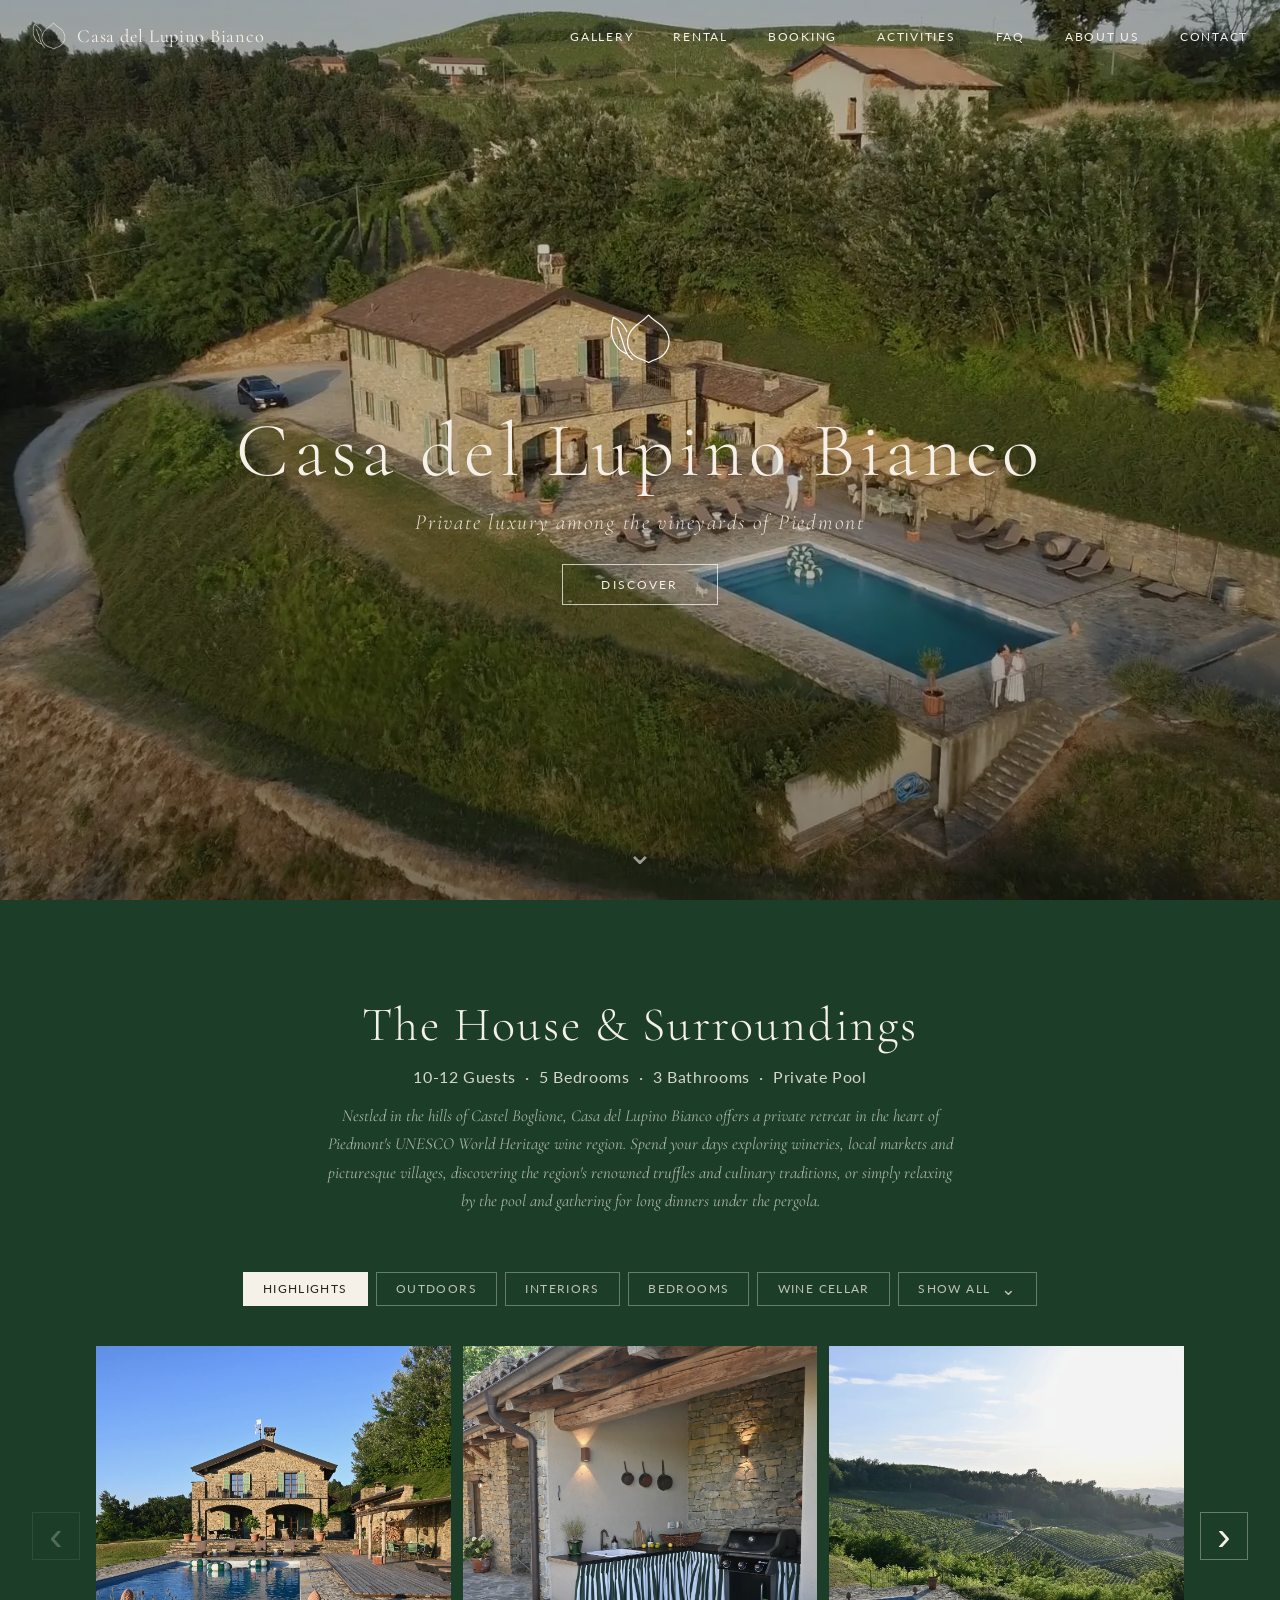
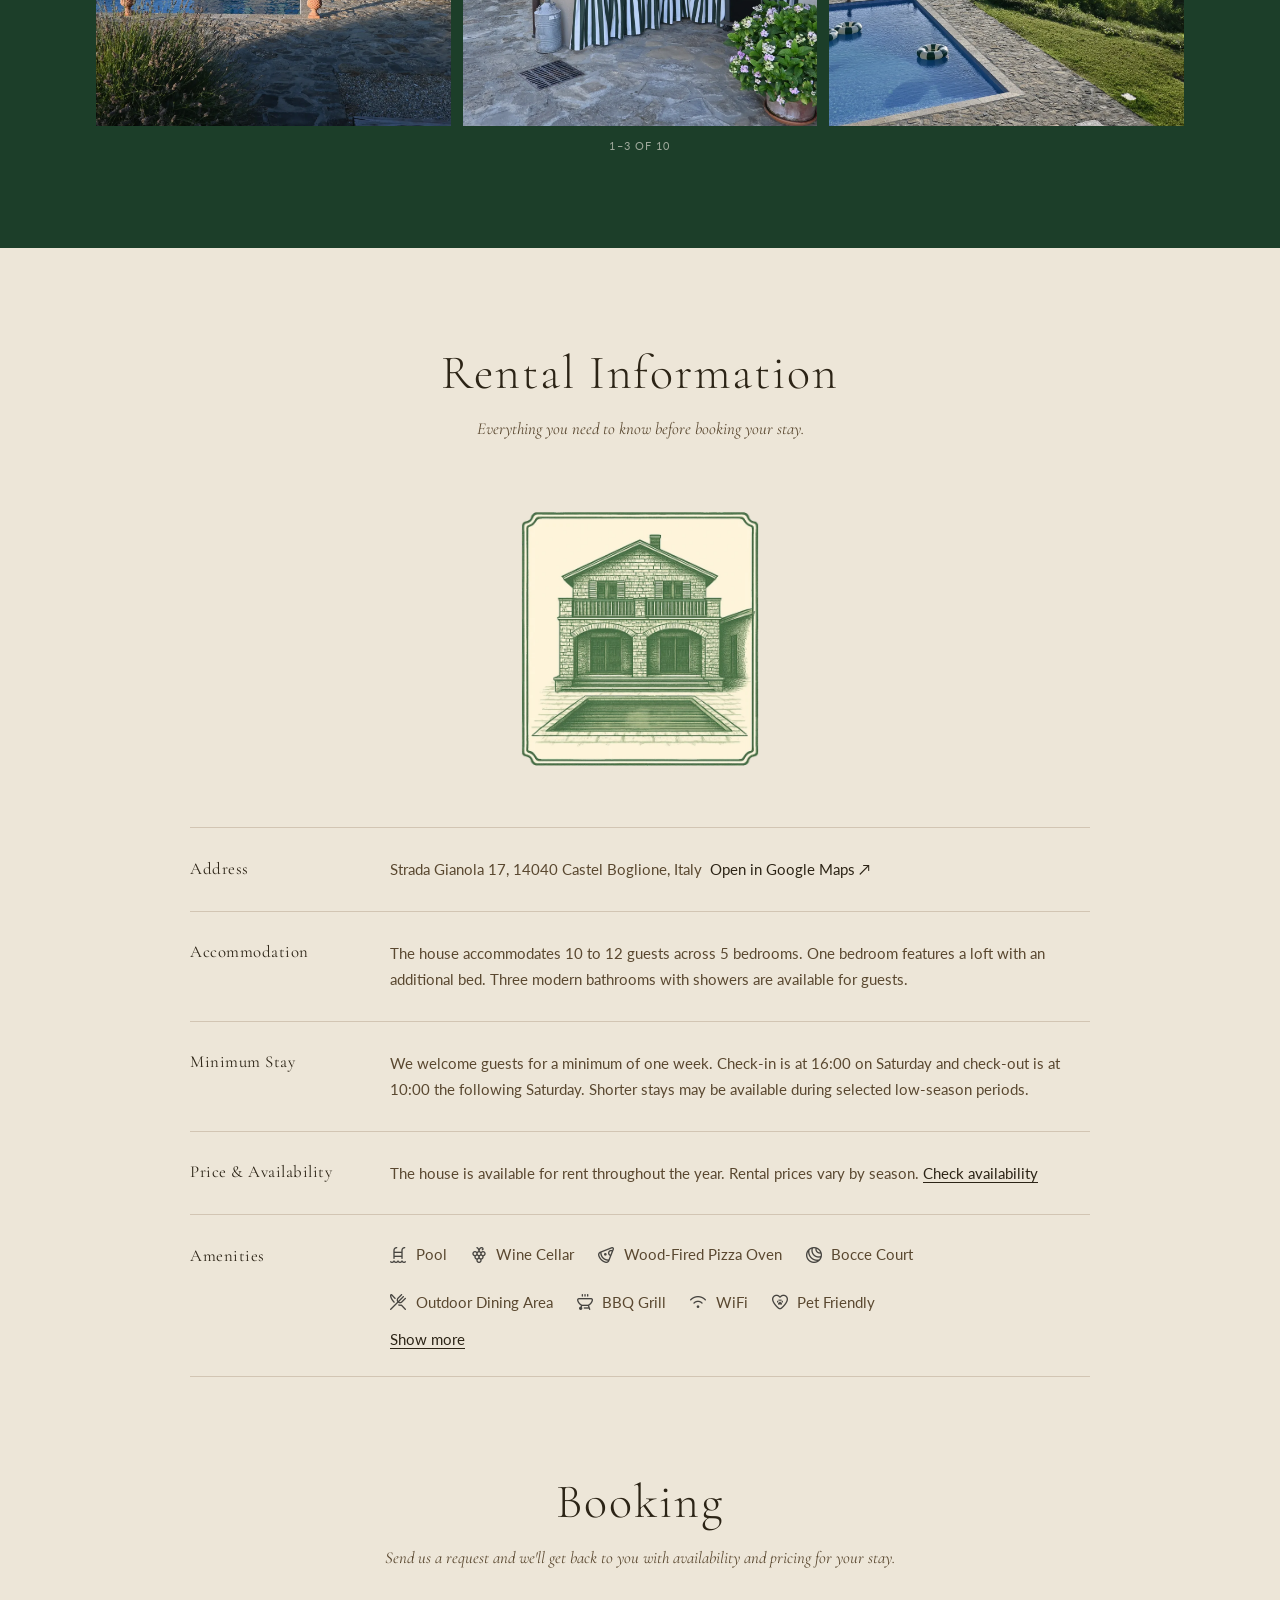
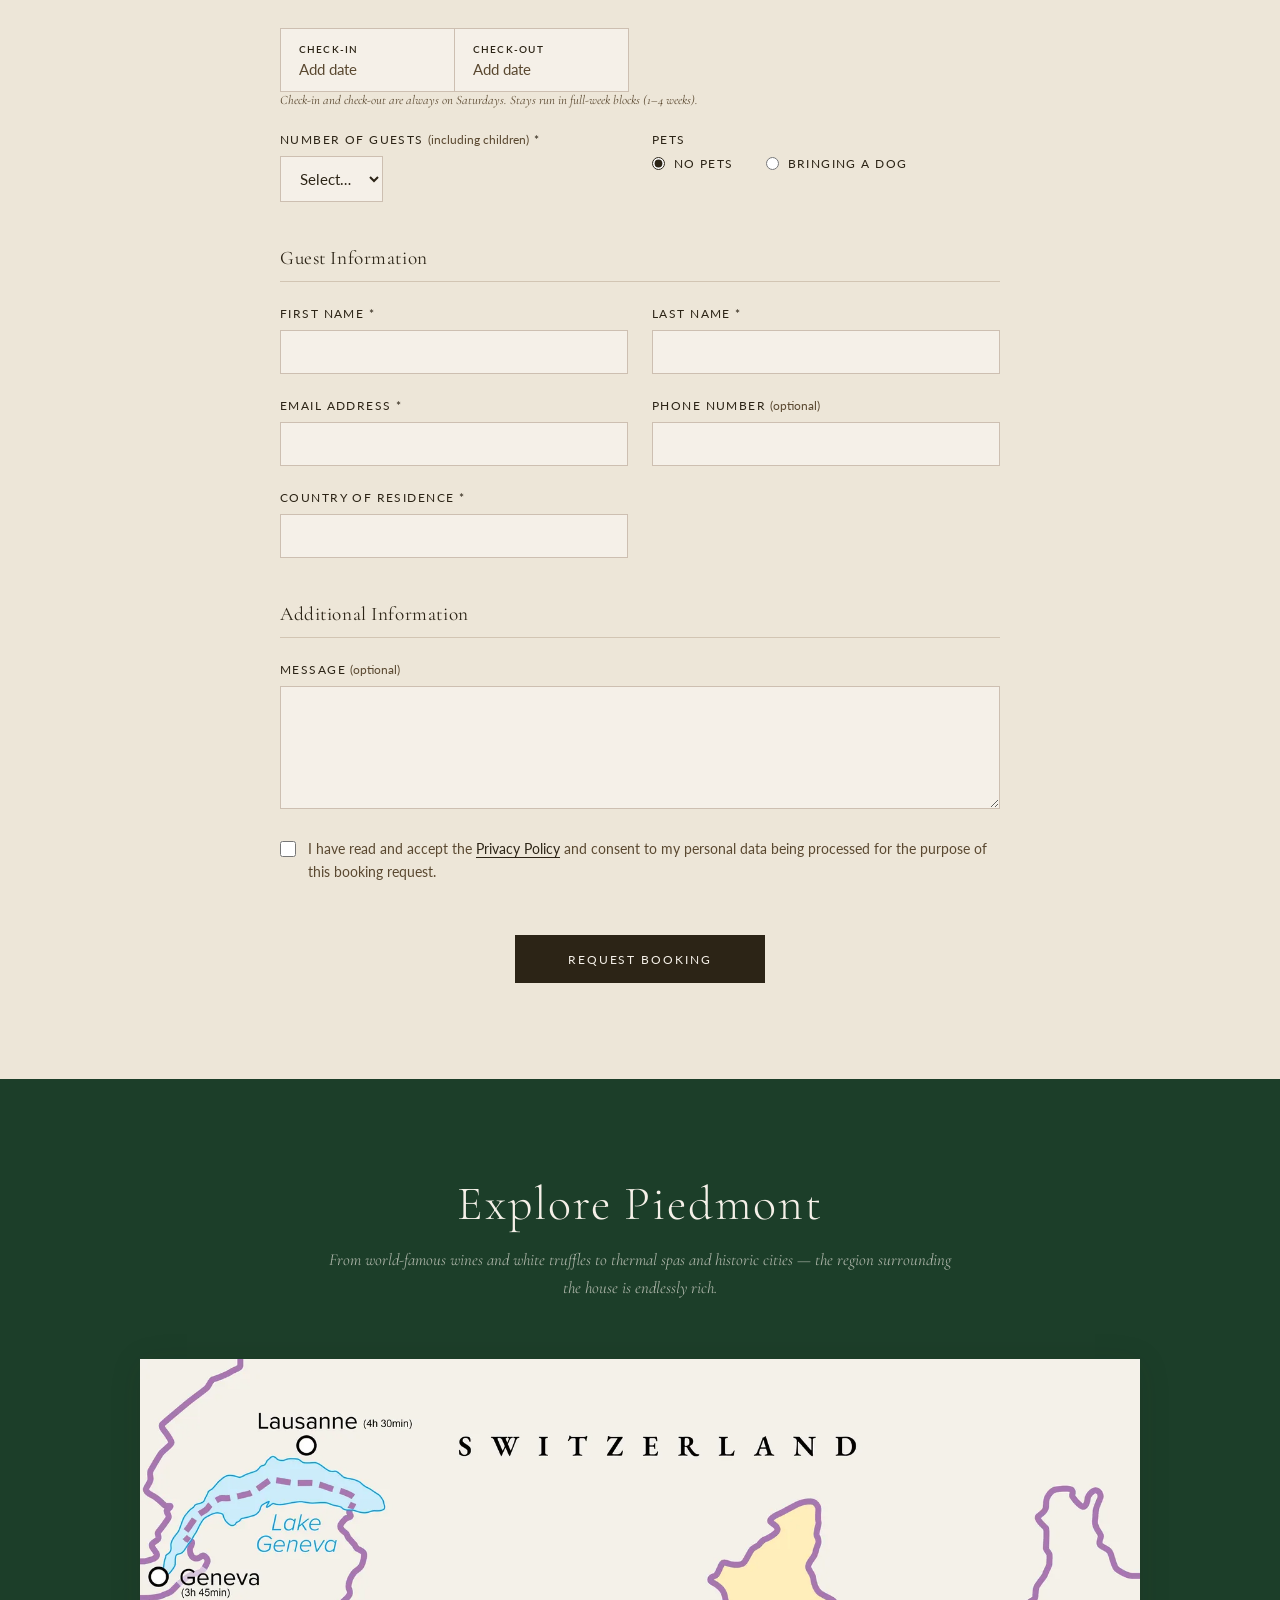
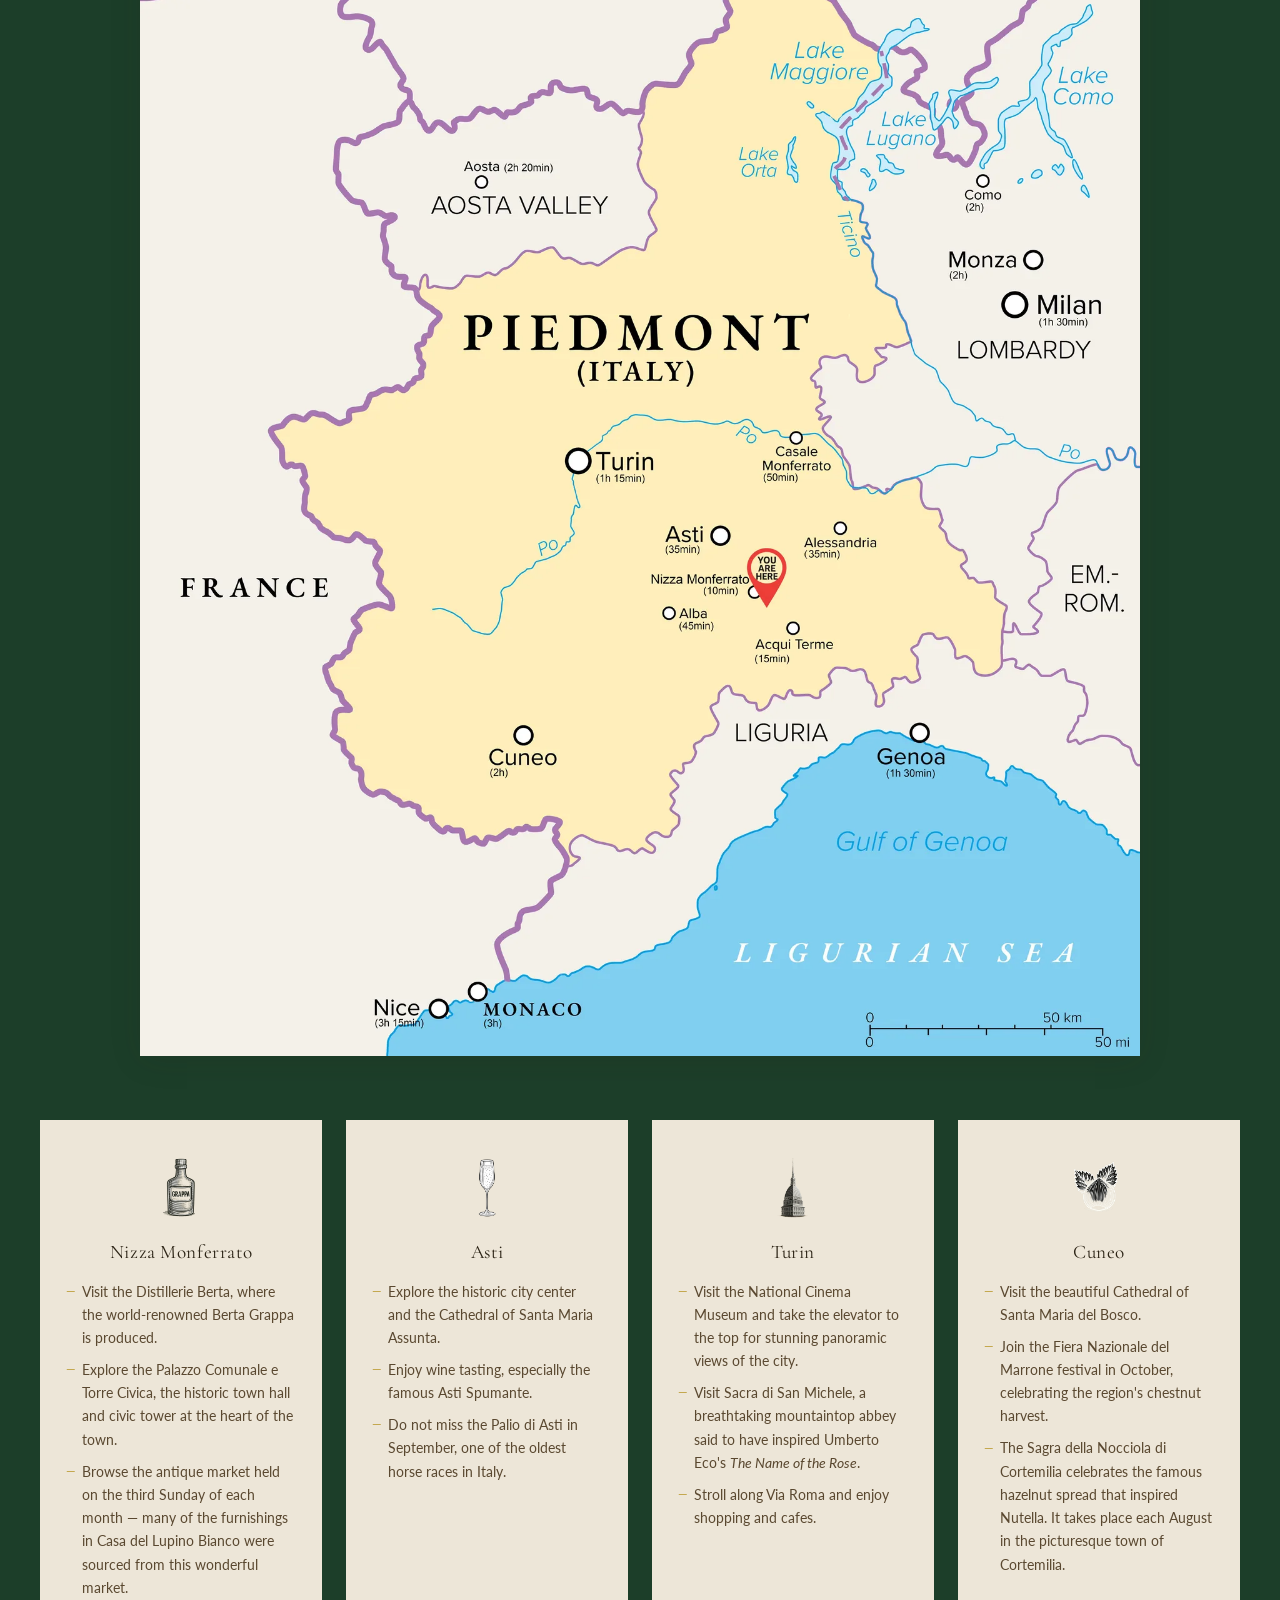
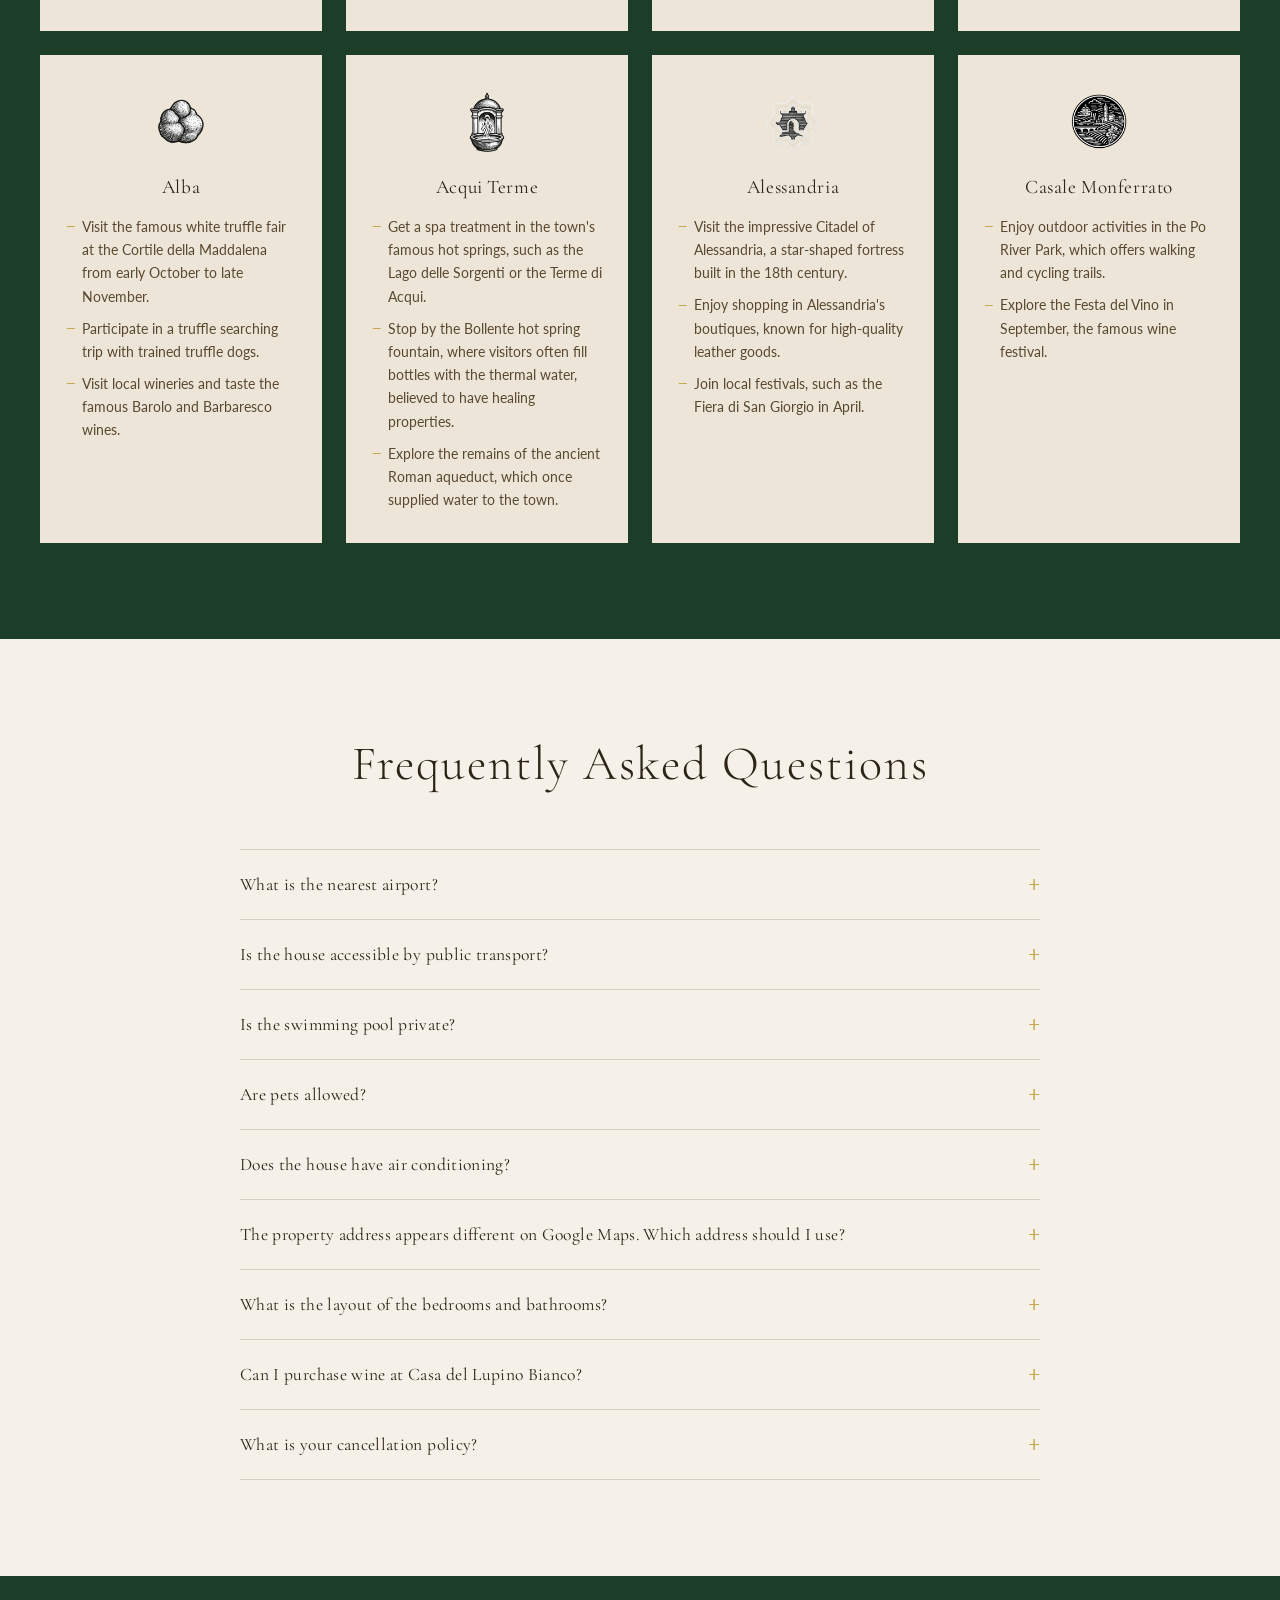
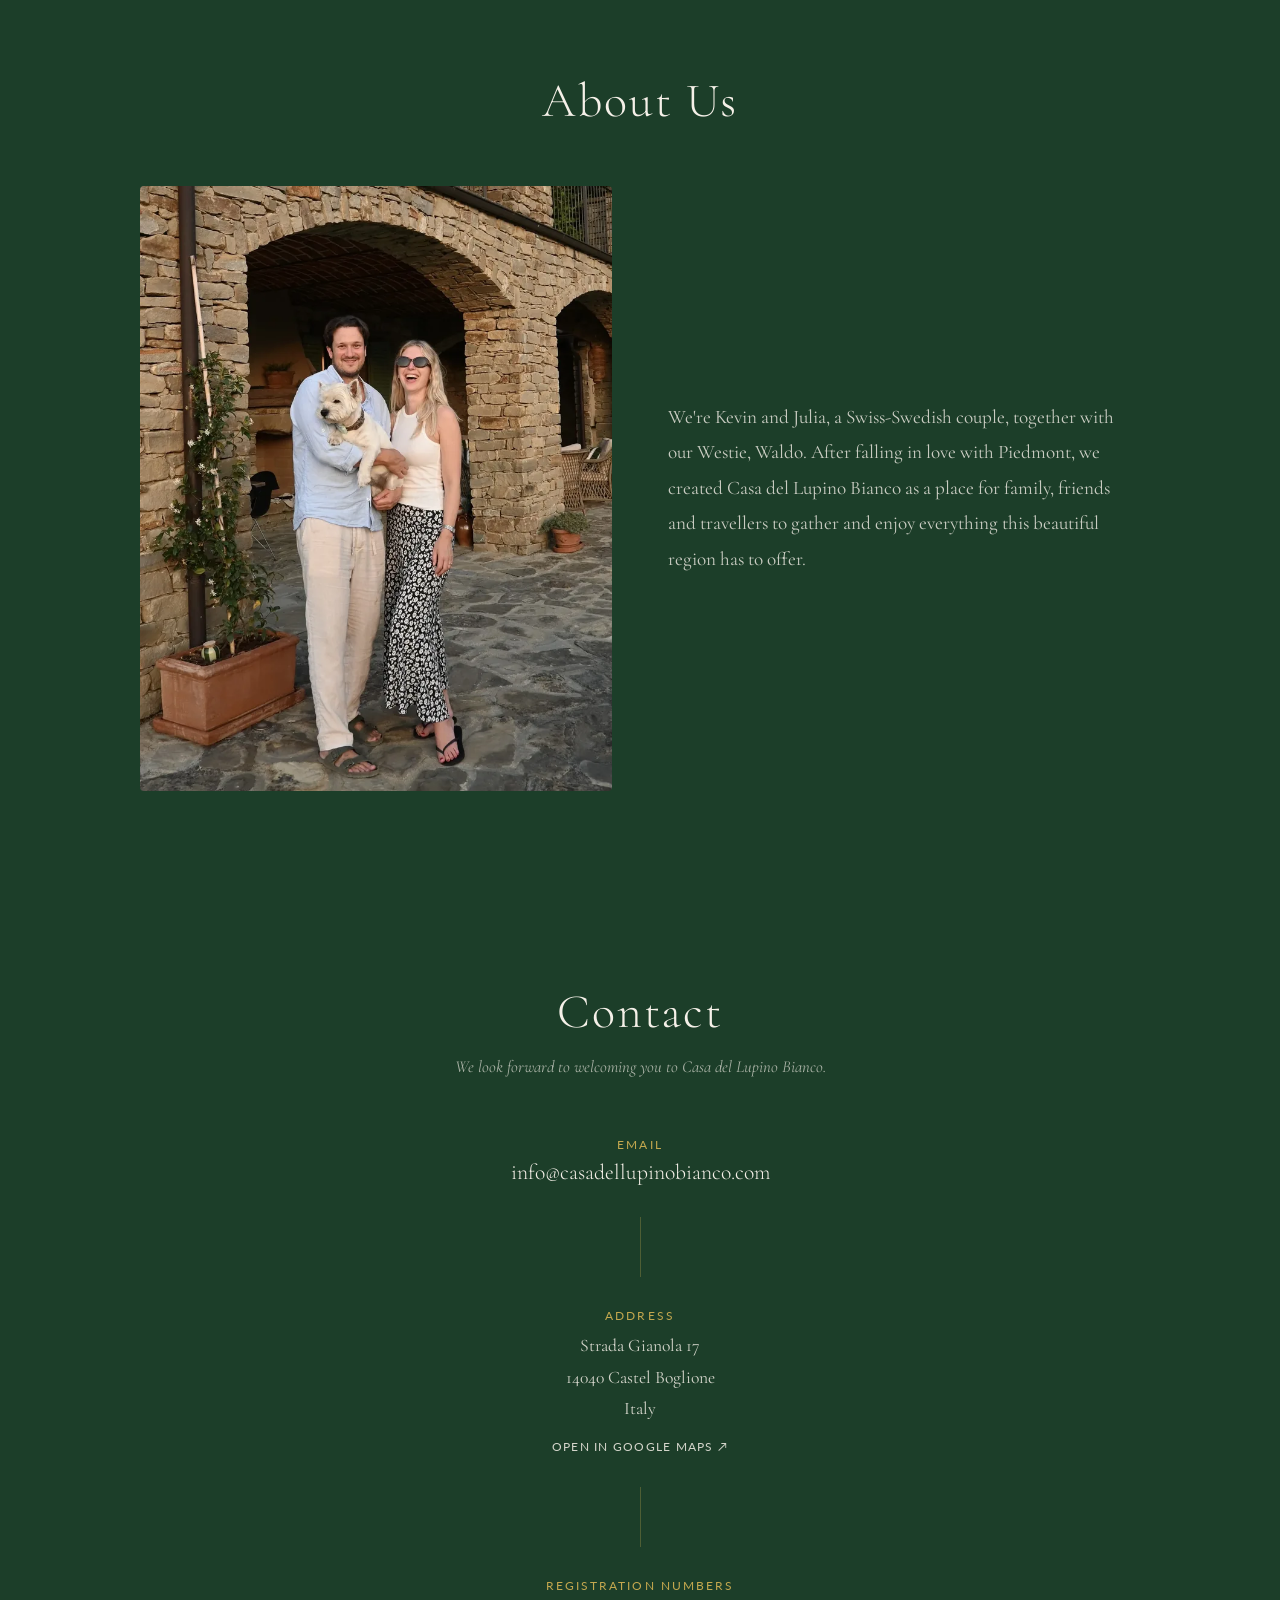
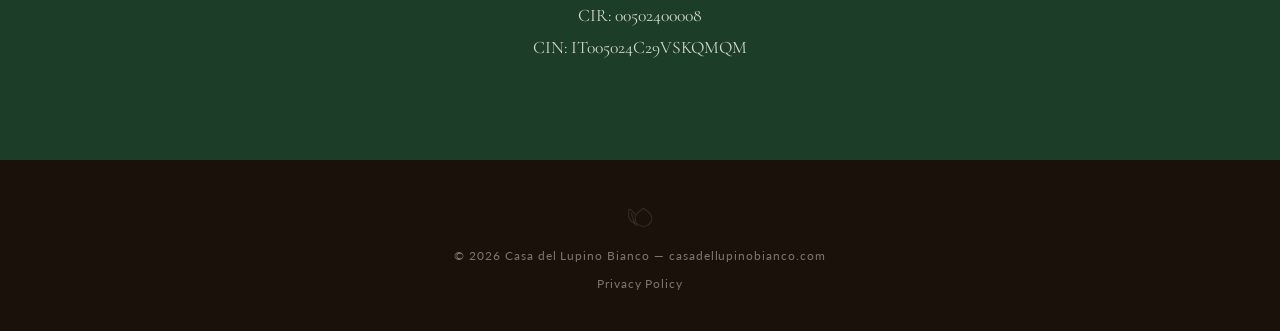
==== index.html @ 9a11325d "Optimize all site images and hero video (208MB -> 22MB) Gallery photos were served as original 5568p" ====
<!DOCTYPE html>
<html lang="en">
<head>
  <meta charset="UTF-8" />
  <meta name="viewport" content="width=device-width, initial-scale=1.0" />
  <title>Casa del Lupino Bianco — Piedmont, Italy</title>

  <!-- Primary meta -->
  <meta name="description" content="Private luxury among the vineyards of Piedmont. A private estate nestled among the vineyards of Castel Boglione — UNESCO World Heritage territory. Pool, wine cellar, wood-fired pizza oven, and views stretching to the Alps." />

  <!-- Open Graph (WhatsApp, iMessage, Facebook, etc.) -->
  <meta property="og:type"        content="website" />
  <meta property="og:url"         content="https://www.casadellupinobianco.com/" />
  <meta property="og:site_name"   content="Casa del Lupino Bianco" />
  <meta property="og:title"       content="Casa del Lupino Bianco" />
  <meta property="og:description" content="Private luxury among the vineyards of Piedmont. A private estate nestled among the vineyards of Castel Boglione — UNESCO World Heritage territory. Pool, wine cellar, wood-fired pizza oven, and views stretching to the Alps." />
  <meta property="og:image"       content="https://www.casadellupinobianco.com/images/social_preview.jpg" />
  <meta property="og:image:secure_url" content="https://www.casadellupinobianco.com/images/social_preview.jpg" />
  <meta property="og:image:type"  content="image/jpeg" />
  <meta property="og:image:width"  content="1024" />
  <meta property="og:image:height" content="1024" />
  <meta property="og:locale"      content="en_GB" />

  <!-- Twitter / X Card -->
  <meta name="twitter:card"        content="summary_large_image" />
  <meta name="twitter:title"       content="Casa del Lupino Bianco" />
  <meta name="twitter:description" content="Private luxury among the vineyards of Piedmont. A private estate nestled among the vineyards of Castel Boglione — UNESCO World Heritage territory. Pool, wine cellar, wood-fired pizza oven, and views stretching to the Alps." />
  <meta name="twitter:image"       content="https://www.casadellupinobianco.com/images/social_preview.jpg" />

  <link rel="icon" type="image/png" href="images/VC_simplistic_B.PNG" />
  <link rel="apple-touch-icon" href="images/VC_simplistic_B.PNG" />

  <link rel="preconnect" href="https://fonts.googleapis.com" />
  <link rel="preconnect" href="https://fonts.gstatic.com" crossorigin />
  <link href="https://fonts.googleapis.com/css2?family=Cormorant+Garamond:ital,wght@0,300;0,400;0,600;1,300;1,400&family=Lato:wght@300;400&display=swap" rel="stylesheet" />
  <link rel="stylesheet" href="https://cdn.jsdelivr.net/npm/flatpickr/dist/flatpickr.min.css" />
  <link rel="stylesheet" href="css/style.css?v=40" />
  <style>#privacyConsent{display:inline-block!important}</style>
</head>
<body>

  <!-- NAV -->
  <header id="nav">
    <div class="nav-inner">
      <a href="#hero" class="nav-logo">
        <span class="logo-mark">
          <img class="logo-leaf" src="images/logo-leaf.png" alt="" />
          <img class="logo-nut" src="images/logo-nut.png" alt="Casa del Lupino Bianco" />
        </span>
        <span>Casa del Lupino Bianco</span>
      </a>
      <nav>
        <a href="#pictures">Gallery</a>
        <a href="#rental">Rental</a>
        <a href="#booking">Booking</a>
        <a href="#activities">Activities</a>
        <a href="#faq">FAQ</a>
        <a href="#about">About Us</a>
        <a href="#contact">Contact</a>
      </nav>
      <button class="burger" aria-label="Menu">&#9776;</button>
    </div>
    <div class="mobile-menu">
      <a href="#pictures">Gallery</a>
      <a href="#rental">Rental</a>
      <a href="#booking">Booking</a>
      <a href="#activities">Activities</a>
      <a href="#faq">FAQ</a>
      <a href="#about">About Us</a>
      <a href="#contact">Contact</a>
    </div>
  </header>

  <!-- HERO -->
  <section id="hero">
    <video class="hero-video" autoplay muted loop playsinline webkit-playsinline preload="auto" poster="images/hero_poster.webp">
      <source src="videos/hero.mp4" type="video/mp4" />
    </video>
    <div class="hero-overlay"></div>
    <div class="hero-content">
      <img src="images/logo.png" alt="Logo" class="hero-logo" />
      <h1>Casa del Lupino Bianco</h1>
      <p class="hero-tagline">Private luxury among the vineyards of Piedmont</p>
      <a href="#pictures" class="btn-outline">Discover</a>
    </div>
    <a href="#pictures" class="scroll-hint" aria-label="Scroll down">&#8964;</a>
  </section>

  <!-- PICTURES -->
  <section id="pictures">
    <div class="section-header">
      <h2>The House &amp; Surroundings</h2>
      <p class="key-highlights">10-12 Guests &nbsp;·&nbsp; 5 Bedrooms &nbsp;·&nbsp; 3 Bathrooms &nbsp;·&nbsp; Private Pool</p>
      <p class="section-sub">Nestled in the hills of Castel Boglione, Casa del Lupino Bianco offers a private retreat in the heart of Piedmont's UNESCO World Heritage wine region. Spend your days exploring wineries, local markets and picturesque villages, discovering the region's renowned truffles and culinary traditions, or simply relaxing by the pool and gathering for long dinners under the pergola.</p>
    </div>

    <div class="filter-bar">
      <button class="filter-btn active" data-filter="highlights">Highlights</button>
      <button class="filter-btn" data-filter="outdoors">Outdoors</button>
      <button class="filter-btn" data-filter="interiors">Interiors</button>
      <button class="filter-btn" data-filter="bedrooms">Bedrooms</button>
      <button class="filter-btn" data-filter="winecellar">Wine Cellar</button>
      <button class="filter-btn show-all-btn" id="showAllBtn">
        <span class="show-all-text">Show all</span>&nbsp;<span class="show-all-chevron">&#8964;</span>
      </button>
    </div>

    <!-- Carousel -->
    <div class="gallery-carousel-wrap">
      <button class="carousel-arrow carousel-prev" id="carouselPrev" aria-label="Previous">&#8249;</button>
      <div class="carousel-viewport">
        <div class="carousel-track" id="carouselTrack"></div>
      </div>
      <button class="carousel-arrow carousel-next" id="carouselNext" aria-label="Next">&#8250;</button>
    </div>
    <div class="carousel-mobile-nav" id="carouselMobileNav">
      <button class="carousel-mobile-arrow" id="carouselMobilePrev" aria-label="Previous">&#8249;</button>
      <button class="carousel-mobile-arrow" id="carouselMobileNext" aria-label="Next">&#8250;</button>
    </div>
    <p class="carousel-counter" id="carouselCounter"></p>

    <!-- Expanded grid (Show all) -->
    <div class="gallery-expanded" id="galleryExpanded">
      <div class="gallery" id="gallery">
        <!-- Highlights -->
        <div class="gallery-item" data-cat="highlights"><img src="images/gallery/highlights_01_house-exterior.webp" alt="Highlights" loading="lazy" /></div>
        <div class="gallery-item" data-cat="highlights"><img src="images/gallery/highlights_02_outdoor-kitchen.webp" alt="Highlights" loading="lazy" /></div>
        <div class="gallery-item" data-cat="highlights"><img src="images/gallery/highlights_03_pool-view.webp" alt="Highlights" loading="lazy" /></div>
        <div class="gallery-item" data-cat="highlights"><img src="images/gallery/highlights_04_pergola-dining.webp" alt="Highlights" loading="lazy" /></div>
        <div class="gallery-item" data-cat="highlights"><img src="images/gallery/highlights_05_terrace-dining.webp" alt="Highlights" loading="lazy" /></div>
        <div class="gallery-item" data-cat="highlights"><img src="images/gallery/highlights_06_lounge.webp" alt="Highlights" loading="lazy" /></div>
        <div class="gallery-item" data-cat="highlights"><img src="images/gallery/highlights_07_wine-cellar.webp" alt="Highlights" loading="lazy" /></div>
        <div class="gallery-item" data-cat="highlights"><img src="images/gallery/highlights_08_primary-bedroom.webp" alt="Highlights" loading="lazy" /></div>
        <div class="gallery-item" data-cat="highlights"><img src="images/gallery/highlights_09_dining-room.webp" alt="Highlights" loading="lazy" /></div>
        <div class="gallery-item" data-cat="highlights"><img src="images/gallery/highlights_10_living-room.webp" alt="Highlights" loading="lazy" /></div>
        <!-- Outdoors -->
        <div class="gallery-item" data-cat="outdoors"><img src="images/gallery/outdoors_01_exterior-view.webp" alt="Outdoors" loading="lazy" /></div>
        <div class="gallery-item" data-cat="outdoors"><img src="images/gallery/outdoors_02_pool-view.webp" alt="Outdoors" loading="lazy" /></div>
        <div class="gallery-item" data-cat="outdoors"><img src="images/gallery/outdoors_03_lounge.webp" alt="Outdoors" loading="lazy" /></div>
        <div class="gallery-item" data-cat="outdoors"><img src="images/gallery/outdoors_04_terrace-dining.webp" alt="Outdoors" loading="lazy" /></div>
        <div class="gallery-item" data-cat="outdoors"><img src="images/gallery/outdoors_05_outdoor-kitchen.webp" alt="Outdoors" loading="lazy" /></div>
        <div class="gallery-item" data-cat="outdoors"><img src="images/gallery/outdoors_06_pizza-making.webp" alt="Outdoors" loading="lazy" /></div>
        <div class="gallery-item" data-cat="outdoors"><img src="images/gallery/outdoors_07_boccia-court-and-lavender.webp" alt="Outdoors" loading="lazy" /></div>
        <div class="gallery-item" data-cat="outdoors"><img src="images/gallery/outdoors_08_pool-and-view-close-up.webp" alt="Outdoors" loading="lazy" /></div>
        <div class="gallery-item" data-cat="outdoors"><img src="images/gallery/outdoors_09_breakfast-spot.webp" alt="Outdoors" loading="lazy" /></div>
        <div class="gallery-item" data-cat="outdoors"><img src="images/gallery/outdoors_10_pergola-and-sun-lounges.webp" alt="Outdoors" loading="lazy" /></div>
        <div class="gallery-item" data-cat="outdoors"><img src="images/gallery/outdoors_11_pergola-dining-close-up.webp" alt="Outdoors" loading="lazy" /></div>
        <div class="gallery-item" data-cat="outdoors"><img src="images/gallery/outdoors_12_waldo-view-winter.webp" alt="Outdoors" loading="lazy" /></div>
        <!-- Interiors -->
        <div class="gallery-item" data-cat="interiors"><img src="images/gallery/interiors_01_living-room-wide.webp" alt="Interiors" loading="lazy" /></div>
        <div class="gallery-item" data-cat="interiors"><img src="images/gallery/interiors_02_living-room.webp" alt="Interiors" loading="lazy" /></div>
        <div class="gallery-item" data-cat="interiors"><img src="images/gallery/interiors_03_dining-room-fireplace.webp" alt="Interiors" loading="lazy" /></div>
        <div class="gallery-item" data-cat="interiors"><img src="images/gallery/interiors_04_kitchen.webp" alt="Interiors" loading="lazy" /></div>
        <div class="gallery-item" data-cat="interiors"><img src="images/gallery/interiors_05_kitchenaid.webp" alt="Interiors" loading="lazy" /></div>
        <div class="gallery-item" data-cat="interiors"><img src="images/gallery/interiors_06_kitchen-appliances.webp" alt="Interiors" loading="lazy" /></div>
        <div class="gallery-item" data-cat="interiors"><img src="images/gallery/interiors_07_pantry.webp" alt="Interiors" loading="lazy" /></div>
        <!-- Bedrooms -->
        <div class="gallery-item" data-cat="bedrooms"><img src="images/gallery/bedrooms_01_primary-bedroom.webp" alt="Bedrooms" loading="lazy" /></div>
        <div class="gallery-item" data-cat="bedrooms"><img src="images/gallery/bedrooms_02_bedroom-blue.webp" alt="Bedrooms" loading="lazy" /></div>
        <div class="gallery-item" data-cat="bedrooms"><img src="images/gallery/bedrooms_03_bedroom-red.webp" alt="Bedrooms" loading="lazy" /></div>
        <div class="gallery-item" data-cat="bedrooms"><img src="images/gallery/bedrooms_04_bedroom-green.webp" alt="Bedrooms" loading="lazy" /></div>
        <div class="gallery-item" data-cat="bedrooms"><img src="images/gallery/bedrooms_05_bedroom-loft.webp" alt="Bedrooms" loading="lazy" /></div>
        <div class="gallery-item" data-cat="bedrooms"><img src="images/gallery/bedrooms_06_bathroomjpeg.webp" alt="Bedrooms" loading="lazy" /></div>
        <div class="gallery-item" data-cat="bedrooms"><img src="images/gallery/bedrooms_07_bathroom-aesop.webp" alt="Bedrooms" loading="lazy" /></div>
        <!-- Wine Cellar -->
        <div class="gallery-item" data-cat="winecellar"><img src="images/gallery/winecellar_01_wine-cellar-entrance.webp" alt="Wine Cellar" loading="lazy" /></div>
        <div class="gallery-item" data-cat="winecellar"><img src="images/gallery/winecellar_02_wine-cellar.webp" alt="Wine Cellar" loading="lazy" /></div>
      </div>
    </div>
  </section>

  <!-- RENTAL -->
  <section id="rental">
    <div class="section-header">
      <h2>Rental Information</h2>
      <p class="section-sub">Everything you need to know before booking your stay.</p>
    </div>
    <div class="rental-illustration">
      <img src="images/house_illustration.webp" alt="Casa del Lupino Bianco" />
    </div>
    <div class="rental-info">
      <div class="rental-row">
        <div class="rental-label">Address</div>
        <div class="rental-detail">
          <address class="rental-address">
            Strada Gianola 17, 14040 Castel Boglione, Italy
            <a href="https://maps.app.goo.gl/CPczstTcMrMsLn468" target="_blank" rel="noopener" class="rental-address-link">Open in Google Maps ↗</a>
          </address>
        </div>
      </div>
      <div class="rental-row">
        <div class="rental-label">Accommodation</div>
        <div class="rental-detail">The house accommodates 10 to 12 guests across 5 bedrooms. One bedroom features a loft with an additional bed. Three modern bathrooms with showers are available for guests.</div>
      </div>
      <div class="rental-row">
        <div class="rental-label">Minimum Stay</div>
        <div class="rental-detail">We welcome guests for a minimum of one week. Check-in is at 16:00 on Saturday and check-out is at 10:00 the following Saturday. Shorter stays may be available during selected low-season periods.</div>
      </div>
      <div class="rental-row">
        <div class="rental-label">Price &amp; Availability</div>
        <div class="rental-detail">The house is available for rent throughout the year. Rental prices vary by season. <a href="#booking">Check availability</a></div>
      </div>
      <div class="rental-row">
        <div class="rental-label">Amenities</div>
        <div class="rental-detail">
          <div id="amenitiesPreview">
            <div class="amenities-list">
              <div class="amenity-item"><img src="images/amenities/Pool.png" alt="Pool"> Pool</div>
              <div class="amenity-item"><img src="images/amenities/Wine_Cellar.png" alt="Wine Cellar"> Wine Cellar</div>
              <div class="amenity-item"><img src="images/amenities/Wood-Fired_Pizza_Oven.png" alt="Wood-Fired Pizza Oven"> Wood-Fired Pizza Oven</div>
              <div class="amenity-item"><img src="images/amenities/Bocce_Court.png" alt="Bocce Court"> Bocce Court</div>
              <div class="amenity-item"><img src="images/amenities/outdoor_dining.png" alt="Outdoor Dining Area"> Outdoor Dining Area</div>
              <div class="amenity-item"><img src="images/amenities/grill.png" alt="BBQ Grill"> BBQ Grill</div>
              <div class="amenity-item"><img src="images/amenities/Wifi.png" alt="WiFi"> WiFi</div>
              <div class="amenity-item"><img src="images/amenities/pet_friendly.png" alt="Pet Friendly"> Pet Friendly</div>
            </div>
            <button class="amenity-toggle">Show more</button>
          </div>

          <!-- Categorised full view -->
          <div class="amenities-full" id="amenitiesFull">

            <div class="amenity-category-group">
              <div class="amenity-category-title">Outdoor &amp; Leisure</div>
              <div class="amenity-tiles">
                <div class="amenity-tile"><img src="images/amenities/Pool.png" alt="Pool"><span>Pool</span></div>
                <div class="amenity-tile"><img src="images/amenities/Wine_Cellar.png" alt="Wine Cellar"><span>Wine Cellar</span></div>
                <div class="amenity-tile"><img src="images/amenities/Wood-Fired_Pizza_Oven.png" alt="Wood-Fired Pizza Oven"><span>Wood-Fired Pizza Oven</span></div>
                <div class="amenity-tile"><img src="images/amenities/Bocce_Court.png" alt="Bocce Court"><span>Bocce Court</span></div>

                <div class="amenity-tile"><img src="images/amenities/outdoor_dining.png" alt="Outdoor Dining Area"><span>Outdoor Dining Area</span></div>
                <div class="amenity-tile"><img src="images/amenities/grill.png" alt="BBQ Grill"><span>BBQ Grill</span></div>
                <div class="amenity-tile"><img src="images/amenities/bicycles.png" alt="Bicycles"><span>Bicycles</span></div>
              </div>
            </div>

            <div class="amenity-category-group">
              <div class="amenity-category-title">Comfort &amp; Entertainment</div>
              <div class="amenity-tiles">
                <div class="amenity-tile"><img src="images/amenities/Wifi.png" alt="WiFi"><span>WiFi</span></div>
                <div class="amenity-tile"><img src="images/amenities/tv.png" alt="Smart TV"><span>Smart TV</span></div>
                <div class="amenity-tile"><img src="images/amenities/fireplace.png" alt="Fireplace"><span>Fireplace</span></div>
                <div class="amenity-tile"><img src="images/amenities/Fans.png" alt="Fans"><span>Fans</span></div>
                <div class="amenity-tile"><img src="images/amenities/mosquito.png" alt="Mosquito Screens"><span>Mosquito Screens</span></div>
                <div class="amenity-tile"><img src="images/amenities/sonos_sound_system.png" alt="Sonos Sound System"><span>Sonos Sound System</span></div>
                <div class="amenity-tile"><img src="images/amenities/shutters.png" alt="Shutters"><span>Shutters</span></div>
              </div>
            </div>

            <div class="amenity-category-group">
              <div class="amenity-category-title">Kitchen</div>
              <div class="amenity-tiles">
                <div class="amenity-tile"><img src="images/amenities/Fully_Equipped_Kitchen.png" alt="Fully Equipped Kitchen"><span>Fully Equipped Kitchen</span></div>
                <div class="amenity-tile"><img src="images/amenities/Kitchen-Aid.png" alt="KitchenAid Stand Mixer"><span>KitchenAid Stand Mixer</span></div>
                <div class="amenity-tile"><img src="images/amenities/microwave.png" alt="Microwave"><span>Microwave</span></div>
                <div class="amenity-tile"><img src="images/amenities/toaster.png" alt="Toaster"><span>Toaster</span></div>
                <div class="amenity-tile"><img src="images/amenities/kettle.png" alt="Kettle"><span>Kettle</span></div>
              </div>
            </div>

            <div class="amenity-category-group">
              <div class="amenity-category-title">Family Friendly</div>
              <div class="amenity-tiles">
                <div class="amenity-tile"><img src="images/amenities/baby_crib.png" alt="Baby Crib"><span>Baby Crib</span></div>
                <div class="amenity-tile"><img src="images/amenities/baby_chair.png" alt="High Chair"><span>High Chair</span></div>
              </div>
            </div>

            <div class="amenity-category-group">
              <div class="amenity-category-title">Laundry &amp; Essentials</div>
              <div class="amenity-tiles">
                <div class="amenity-tile"><img src="images/amenities/Washing_Machine.png" alt="Washer"><span>Washer</span></div>
                <div class="amenity-tile"><img src="images/amenities/Dryer.png" alt="Dryer"><span>Dryer</span></div>
                <div class="amenity-tile"><img src="images/amenities/Hairdryer.png" alt="Hair Dryer"><span>Hair Dryer</span></div>
                <div class="amenity-tile"><img src="images/amenities/Iron.png" alt="Iron"><span>Iron</span></div>
              </div>
            </div>

            <div class="amenity-category-group">
              <div class="amenity-category-title">Additional</div>
              <div class="amenity-tiles">
                <div class="amenity-tile"><img src="images/amenities/on-site_parking.png" alt="On-Site Parking"><span>On-Site Parking</span></div>
                <div class="amenity-tile"><img src="images/amenities/pet_friendly.png" alt="Pet Friendly"><span>Pet Friendly</span></div>
                <div class="amenity-tile"><img src="images/amenities/no_ac.png" alt="No A/C"><span>No A/C</span></div>
              </div>
            </div>

            <button class="amenity-toggle">Show less</button>
          </div>
        </div>
      </div>
    </div>
  </section>

  <!-- BOOKING -->
  <section id="booking">
    <div class="section-header">
      <h2>Booking</h2>
      <p class="section-sub">Send us a request and we'll get back to you with availability and pricing for your stay.</p>
    </div>

    <form id="bookingForm" class="booking-form" action="https://formsubmit.co/ajax/info@casadellupinobianco.com" method="POST" novalidate>
      <input type="hidden" name="_subject" value="New booking request — Casa del Lupino Bianco" />
      <input type="hidden" name="_template" value="table" />
      <input type="hidden" name="_captcha" value="false" />

      <div class="form-section">
        <div class="date-picker-container" id="datePickerContainer">
          <div class="date-picker-row" id="datePickerRow">
            <div class="date-box" id="dateBoxCheckin" role="button" tabindex="0" aria-label="Select check-in date">
              <div class="date-box__inner">
                <span class="date-box__label">Check-in</span>
                <span class="date-box__value" id="checkinDisplay">Add date</span>
              </div>
              <button type="button" class="date-box__clear" id="clearCheckin" aria-label="Clear check-in date" hidden>&times;</button>
            </div>
            <div class="date-box" id="dateBoxCheckout" role="button" tabindex="0" aria-label="Select check-out date">
              <div class="date-box__inner">
                <span class="date-box__label">Check-out</span>
                <span class="date-box__value" id="checkoutDisplay">Add date</span>
              </div>
              <button type="button" class="date-box__clear" id="clearCheckout" aria-label="Clear check-out date" hidden>&times;</button>
            </div>
          </div>
          <input type="text" id="rangeFlatpickr" class="date-range-flatpickr-input" aria-hidden="true" tabindex="-1" readonly />
          <input type="hidden" id="checkinDate" name="Check-in Date" />
          <input type="hidden" id="checkoutDate" name="Check-out Date" />
          <p class="field-hint">Check-in and check-out are always on Saturdays. Stays run in full-week blocks (1–4 weeks).</p>
        </div>

        <div class="form-row">
          <div class="form-field form-field-narrow">
            <label for="guestCount">Number of Guests <span class="optional">(including children)</span> *</label>
            <select id="guestCount" name="Number of Guests" required>
              <option value="" selected disabled>Select&hellip;</option>
              <option value="1">1</option>
              <option value="2">2</option>
              <option value="3">3</option>
              <option value="4">4</option>
              <option value="5">5</option>
              <option value="6">6</option>
              <option value="7">7</option>
              <option value="8">8</option>
              <option value="9">9</option>
              <option value="10">10</option>
              <option value="11">11</option>
              <option value="12">12</option>
            </select>
          </div>

          <div class="form-field">
            <label>Pets</label>
            <div class="radio-group">
              <label class="radio-option"><input type="radio" name="Pets" value="No pets" checked /> No pets</label>
              <label class="radio-option"><input type="radio" name="Pets" value="Bringing a dog" /> Bringing a dog</label>
            </div>
          </div>
        </div>
      </div>

      <div class="form-section">
        <h3 class="form-section-title">Guest Information</h3>
        <div class="form-row">
          <div class="form-field">
            <label for="firstName">First Name *</label>
            <input type="text" id="firstName" name="First Name" autocomplete="given-name" required />
          </div>
          <div class="form-field">
            <label for="lastName">Last Name *</label>
            <input type="text" id="lastName" name="Last Name" autocomplete="family-name" required />
          </div>
        </div>
        <div class="form-row">
          <div class="form-field">
            <label for="email">Email Address *</label>
            <input type="email" id="email" name="Email Address" autocomplete="email" required />
          </div>
          <div class="form-field">
            <label for="phone">Phone Number <span class="optional">(optional)</span></label>
            <input type="tel" id="phone" name="Phone Number" autocomplete="tel" />
          </div>
        </div>
        <div class="form-field form-field-half">
          <label for="country">Country of Residence *</label>
          <input type="text" id="country" name="Country of Residence" autocomplete="country-name" required />
        </div>
      </div>

      <div class="form-section">
        <h3 class="form-section-title">Additional Information</h3>
        <div class="form-field">
          <label for="message">Message <span class="optional">(optional)</span></label>
          <textarea id="message" name="Message" rows="4"></textarea>
        </div>
      </div>

      <div class="privacy-consent">
        <label class="privacy-consent-label">
          <input type="checkbox" id="privacyConsent" style="display:inline-block;-webkit-appearance:checkbox;appearance:checkbox;flex-shrink:0;width:1rem;height:1rem;margin-top:0.25rem;cursor:pointer;" />
          <span>I have read and accept the <a href="privacy-policy.html" target="_blank" rel="noopener">Privacy Policy</a> and consent to my personal data being processed for the purpose of this booking request.</span>
        </label>
        <p class="privacy-consent-error" id="privacyConsentError" hidden>You must accept the Privacy Policy to submit a booking request.</p>
      </div>

      <button type="submit" class="btn-submit">Request Booking</button>
    </form>

    <div class="booking-confirmation" id="bookingConfirmation" hidden>
      <p id="bookingConfirmationText"></p>
      <p class="booking-confirmation-notice">This is a booking request only and does not constitute a confirmed reservation. We will contact you within 24&ndash;48 hours to confirm availability and pricing.</p>
    </div>
  </section>

  <!-- ACTIVITIES -->
  <section id="activities">
    <div class="section-header">
      <h2>Explore Piedmont</h2>
      <p class="section-sub">From world-famous wines and white truffles to thermal spas and historic cities — the region surrounding the house is endlessly rich.</p>
    </div>

    <div class="activities-map-wrap">
      <img src="images/piedmont_map.webp" alt="Piedmont tourist map" class="activities-map" />
    </div>

    <div class="regions-grid">

      <div class="region-card">
        <img src="images/regions/1_Nizza_Monferrato.webp" alt="Nizza Monferrato" class="region-logo" />
        <h3>Nizza Monferrato</h3>
        <ul>
          <li>Visit the Distillerie Berta, where the world-renowned Berta Grappa is produced.</li>
          <li>Explore the Palazzo Comunale e Torre Civica, the historic town hall and civic tower at the heart of the town.</li>
          <li>Browse the antique market held on the third Sunday of each month — many of the furnishings in Casa del Lupino Bianco were sourced from this wonderful market.</li>
        </ul>
      </div>

      <div class="region-card">
        <img src="images/regions/2_Asti.webp" alt="Asti" class="region-logo" />
        <h3>Asti</h3>
        <ul>
          <li>Explore the historic city center and the Cathedral of Santa Maria Assunta.</li>
          <li>Enjoy wine tasting, especially the famous Asti Spumante.</li>
          <li>Do not miss the Palio di Asti in September, one of the oldest horse races in Italy.</li>
        </ul>
      </div>

      <div class="region-card">
        <img src="images/regions/3_Turin.webp" alt="Turin" class="region-logo" />
        <h3>Turin</h3>
        <ul>
          <li>Visit the National Cinema Museum and take the elevator to the top for stunning panoramic views of the city.</li>
          <li>Visit Sacra di San Michele, a breathtaking mountaintop abbey said to have inspired Umberto Eco's <em>The Name of the Rose</em>.</li>
          <li>Stroll along Via Roma and enjoy shopping and cafes.</li>
        </ul>
      </div>

      <div class="region-card">
        <img src="images/regions/4_Cuneo.webp" alt="Cuneo" class="region-logo" />
        <h3>Cuneo</h3>
        <ul>
          <li>Visit the beautiful Cathedral of Santa Maria del Bosco.</li>
          <li>Join the Fiera Nazionale del Marrone festival in October, celebrating the region's chestnut harvest.</li>
          <li>The Sagra della Nocciola di Cortemilia celebrates the famous hazelnut spread that inspired Nutella. It takes place each August in the picturesque town of Cortemilia.</li>
        </ul>
      </div>

      <div class="region-card">
        <img src="images/regions/5_Alba.webp" alt="Alba" class="region-logo" />
        <h3>Alba</h3>
        <ul>
          <li>Visit the famous white truffle fair at the Cortile della Maddalena from early October to late November.</li>
          <li>Participate in a truffle searching trip with trained truffle dogs.</li>
          <li>Visit local wineries and taste the famous Barolo and Barbaresco wines.</li>
        </ul>
      </div>

      <div class="region-card">
        <img src="images/regions/6_Acqui_Terme.webp" alt="Acqui Terme" class="region-logo" />
        <h3>Acqui Terme</h3>
        <ul>
          <li>Get a spa treatment in the town's famous hot springs, such as the Lago delle Sorgenti or the Terme di Acqui.</li>
          <li>Stop by the Bollente hot spring fountain, where visitors often fill bottles with the thermal water, believed to have healing properties.</li>
          <li>Explore the remains of the ancient Roman aqueduct, which once supplied water to the town.</li>
        </ul>
      </div>

      <div class="region-card">
        <img src="images/regions/7_Alessandria.webp" alt="Alessandria" class="region-logo" />
        <h3>Alessandria</h3>
        <ul>
          <li>Visit the impressive Citadel of Alessandria, a star-shaped fortress built in the 18th century.</li>
          <li>Enjoy shopping in Alessandria's boutiques, known for high-quality leather goods.</li>
          <li>Join local festivals, such as the Fiera di San Giorgio in April.</li>
        </ul>
      </div>

      <div class="region-card">
        <img src="images/regions/8_Casale_Monferrato.webp" alt="Casale Monferrato" class="region-logo" />
        <h3>Casale Monferrato</h3>
        <ul>
          <li>Enjoy outdoor activities in the Po River Park, which offers walking and cycling trails.</li>
          <li>Explore the Festa del Vino in September, the famous wine festival.</li>
        </ul>
      </div>

    </div>
  </section>

  <!-- FAQ -->
  <section id="faq">
    <div class="section-header">
      <h2>Frequently Asked Questions</h2>
    </div>
    <div class="faq-list">
      <details class="faq-item">
        <summary>What is the nearest airport?</summary>
        <div class="faq-answer"><p>You can choose between Milan Malpensa, Milan Linate and Turin Airport, all of which are approximately 1 hour and 30 minutes from the house by car.</p></div>
      </details>
      <details class="faq-item">
        <summary>Is the house accessible by public transport?</summary>
        <div class="faq-answer"><p>Not directly. There are regular train connections from Milan to Alessandria, which is approximately 40 minutes from the house by car. If you are not arriving by car, we recommend renting one at the airport or in Alessandria, as a car is essential for exploring Piedmont and the surrounding area.</p></div>
      </details>
      <details class="faq-item">
        <summary>Is the swimming pool private?</summary>
        <div class="faq-answer"><p>Yes. The pool is exclusively for the use of guests staying at Casa del Lupino Bianco.</p></div>
      </details>
      <details class="faq-item">
        <summary>Are pets allowed?</summary>
        <div class="faq-answer"><p>Well-behaved dogs are welcome upon request. Please contact us before booking so we can discuss your stay and any specific requirements.</p></div>
      </details>
      <details class="faq-item">
        <summary>Does the house have air conditioning?</summary>
        <div class="faq-answer"><p>No, the house does not have air conditioning. Fans and mosquito nets are provided in all bedrooms.</p></div>
      </details>
      <details class="faq-item">
        <summary>The property address appears different on Google Maps. Which address should I use?</summary>
        <div class="faq-answer"><p>For the most accurate directions, we recommend entering &ldquo;Casa del Lupino Bianco&rdquo; into Google Maps rather than the street address. This will navigate directly to the property using its coordinates.</p></div>
      </details>
      <details class="faq-item">
        <summary>What is the layout of the bedrooms and bathrooms?</summary>
        <div class="faq-answer">
          <p>Upstairs, there is a primary bedroom with an en-suite bathroom, as well as three additional bedrooms that share a second bathroom. One of these bedrooms also features a loft with two additional mattresses, allowing accommodation for up to 12 guests in total. The loft is accessed via a steep ladder and may not be suitable for young children, elderly guests, or anyone with limited mobility.</p>
          <p>On the ground floor, there is one bedroom and a third bathroom.</p>
        </div>
      </details>
      <details class="faq-item">
        <summary>Can I purchase wine at Casa del Lupino Bianco?</summary>
        <div class="faq-answer"><p>Our house manager is a local winemaker who runs <a href="https://www.foglino7.it/" target="_blank" rel="noopener">Foglino 7</a>, and his wines are available for purchase in the property&rsquo;s wine cellar. A price list is displayed in the cellar. Simply select the bottle(s) you&rsquo;d like and leave the corresponding payment in the wooden honesty box provided.</p></div>
      </details>
      <details class="faq-item">
        <summary>What is your cancellation policy?</summary>
        <div class="faq-answer"><p>If you need to cancel, you may do so up to 2 months before your arrival date, and any pre-payment already made will be refunded in full. From 2 months before arrival &mdash; once full payment has been received &mdash; cancellations are no longer possible and the full rental amount is non-refundable.</p></div>
      </details>
    </div>
  </section>

  <!-- ABOUT US -->
  <section id="about">
    <div class="section-header">
      <h2>About Us</h2>
    </div>
    <div class="about-block">
      <div class="about-image">
        <img src="images/about_us.webp" alt="Kevin and Julia's dog Waldo, a West Highland White Terrier" />
      </div>
      <div class="about-text">
        <p>We're Kevin and Julia, a Swiss-Swedish couple, together with our Westie, Waldo. After falling in love with Piedmont, we created Casa del Lupino Bianco as a place for family, friends and travellers to gather and enjoy everything this beautiful region has to offer.</p>
      </div>
    </div>
  </section>

  <!-- CONTACT -->
  <section id="contact">
    <div class="section-header">
      <h2>Contact</h2>
      <p class="section-sub">We look forward to welcoming you to Casa del Lupino Bianco.</p>
    </div>
    <div class="contact-block">
      <div class="contact-item">
        <span class="contact-label">Email</span>
        <a href="mailto:info@casadellupinobianco.com">info@casadellupinobianco.com</a>
      </div>
      <div class="contact-divider"></div>
      <div class="contact-item">
        <span class="contact-label">Address</span>
        <address>
          Strada Gianola 17<br />
          14040 Castel Boglione<br />
          Italy
        </address>
        <a href="https://maps.app.goo.gl/CPczstTcMrMsLn468" target="_blank" rel="noopener" class="map-link">Open in Google Maps &#8599;</a>
      </div>
      <div class="contact-divider"></div>
      <div class="contact-item">
        <span class="contact-label">Registration Numbers</span>
        <address>
          CIR: 00502400008<br />
          CIN: IT005024C29VSKQMQM
        </address>
      </div>
    </div>
  </section>

  <!-- FOOTER -->
  <footer>
    <img src="images/logo.png" alt="Casa del Lupino Bianco" class="footer-logo" />
    <p>&copy; <span id="year"></span> Casa del Lupino Bianco &mdash; casadellupinobianco.com</p>
    <p><a href="privacy-policy.html" class="footer-privacy-link">Privacy Policy</a></p>
  </footer>

  <!-- LIGHTBOX -->
  <div id="lightbox" class="lightbox" role="dialog" aria-modal="true" aria-label="Image viewer">
    <button class="lb-close" aria-label="Close">&times;</button>
    <button class="lb-prev" aria-label="Previous">&#8249;</button>
    <button class="lb-next" aria-label="Next">&#8250;</button>
    <div class="lb-img-wrap">
      <img id="lb-img" src="" alt="" />
    </div>
  </div>

  <script src="https://cdn.jsdelivr.net/npm/flatpickr"></script>
  <script src="js/main.js?v=29"></script>
</body>
</html>
---- css/style.css ----
/* ─── Variables ─────────────────────────────────────────── */
:root {
  --cream:   #F5F0E8;
  --cream2:  #EDE6D8;
  --gold-lt: #C4A84F;
  --brown:   #2C2416;
  --brown-lt:#5A4830;
  --white:   #FFFFFF;
  --nav-h:   72px;
  --serif:   'Cormorant Garamond', Georgia, serif;
  --sans:    'Lato', system-ui, sans-serif;
  --ease:    cubic-bezier(0.25, 0.46, 0.45, 0.94);
}

/* ─── Reset ─────────────────────────────────────────────── */
*, *::before, *::after { box-sizing: border-box; margin: 0; padding: 0; }
html { scroll-behavior: smooth; }
body {
  font-family: var(--sans);
  background: var(--cream);
  color: var(--brown);
  overflow-x: hidden;
}
img { display: block; max-width: 100%; }
a { color: inherit; text-decoration: none; }
address { font-style: normal; }

/* ─── Nav ───────────────────────────────────────────────── */
#nav {
  position: fixed;
  top: 0; left: 0; right: 0;
  z-index: 100;
  transition: background 0.4s var(--ease), box-shadow 0.4s var(--ease);
}
#nav.scrolled {
  background: rgba(245, 240, 232, 0.96);
  box-shadow: 0 1px 20px rgba(44,36,22,0.10);
  backdrop-filter: blur(6px);
}
.nav-inner {
  max-width: 1300px;
  margin: 0 auto;
  height: var(--nav-h);
  padding: 0 2rem;
  display: flex;
  align-items: center;
  justify-content: space-between;
}
.nav-logo {
  display: flex;
  align-items: center;
  gap: 0.7rem;
}
.logo-mark {
  position: relative;
  display: block;
  width: 34px;
  height: 28px;
  perspective: 700px;
  perspective-origin: 63% 50%;
}
.logo-mark img {
  position: absolute;
  top: 0;
  left: 0;
  width: 100%;
  height: 100%;
  filter: brightness(0) invert(1) sepia(5%) brightness(0.97);
  transition: filter 0.3s;
}
#nav.scrolled .logo-mark img { filter: none; }
.logo-leaf {
  z-index: 1;
  transform-origin: 37% 91%;
}
.logo-nut {
  z-index: 2;
  transform-style: preserve-3d;
  transform-origin: 63% 50%;
}
.nav-logo:hover .logo-leaf {
  animation: nav-logo-sway 4.5s ease-in-out infinite;
}
.nav-logo:hover .logo-nut {
  animation: nav-logo-spin 4.5s linear infinite;
}
@keyframes nav-logo-sway {
  0%, 100% { transform: rotate(0deg); }
  50%      { transform: rotate(-7deg); }
}
@keyframes nav-logo-spin {
  from { transform: rotateY(0deg); }
  to   { transform: rotateY(360deg); }
}
@media (prefers-reduced-motion: reduce) {
  .nav-logo:hover .logo-leaf,
  .nav-logo:hover .logo-nut {
    animation: none;
  }
}
.nav-logo span {
  font-family: var(--serif);
  font-size: 1.15rem;
  font-weight: 400;
  letter-spacing: 0.04em;
  color: var(--cream);
  transition: color 0.3s;
  white-space: nowrap;
}
#nav.scrolled .nav-logo span { color: var(--brown); }

#nav nav {
  display: flex;
  gap: 2.5rem;
}
#nav nav a {
  font-family: var(--sans);
  font-size: 0.78rem;
  font-weight: 400;
  letter-spacing: 0.14em;
  text-transform: uppercase;
  color: var(--cream);
  position: relative;
  transition: color 0.3s;
}
#nav.scrolled nav a { color: var(--brown); }
#nav nav a::after {
  content: '';
  position: absolute;
  bottom: -3px; left: 0; right: 0;
  height: 1px;
  background: var(--gold-lt);
  transform: scaleX(0);
  transition: transform 0.3s var(--ease);
}
#nav nav a:hover::after { transform: scaleX(1); }

.burger {
  display: none;
  background: none;
  border: none;
  font-size: 1.5rem;
  color: var(--cream);
  cursor: pointer;
  transition: color 0.3s;
}
#nav.scrolled .burger { color: var(--brown); }

.mobile-menu {
  display: none;
  flex-direction: column;
  background: rgba(245,240,232,0.97);
  padding: 1rem 2rem 1.5rem;
  gap: 1.2rem;
  backdrop-filter: blur(6px);
}
.mobile-menu a {
  font-size: 0.85rem;
  letter-spacing: 0.12em;
  text-transform: uppercase;
  color: var(--brown);
}
.mobile-menu.open { display: flex; }

/* ─── Hero ──────────────────────────────────────────────── */
#hero {
  position: relative;
  height: 100vh;
  min-height: 600px;
  display: flex;
  align-items: center;
  justify-content: center;
  overflow: hidden;
}
.hero-video {
  position: absolute;
  inset: 0;
  width: 100%;
  height: 100%;
  object-fit: cover;
  object-position: center;
}
.hero-overlay {
  position: absolute;
  inset: 0;
  background: linear-gradient(
    to bottom,
    rgba(20,14,6,0.35) 0%,
    rgba(20,14,6,0.20) 50%,
    rgba(20,14,6,0.55) 100%
  );
}
.hero-content {
  position: relative;
  text-align: center;
  color: var(--cream);
  padding: 0 1.5rem;
  display: flex;
  flex-direction: column;
  align-items: center;
  gap: 1rem;
}
.hero-logo {
  width: 90px;
  filter: invert(1) brightness(2);
  margin-bottom: 0.5rem;
}
.hero-content h1 {
  font-family: var(--serif);
  font-weight: 300;
  font-size: clamp(2.4rem, 6vw, 5rem);
  letter-spacing: 0.06em;
  line-height: 1.1;
  text-shadow: 0 2px 20px rgba(0,0,0,0.3);
}
.hero-tagline {
  font-family: var(--serif);
  font-style: italic;
  font-size: clamp(1rem, 2.5vw, 1.35rem);
  font-weight: 300;
  letter-spacing: 0.08em;
  opacity: 0.9;
}
.btn-outline {
  display: inline-block;
  margin-top: 0.8rem;
  padding: 0.75rem 2.4rem;
  border: 1px solid rgba(255,255,255,0.7);
  font-family: var(--sans);
  font-size: 0.75rem;
  letter-spacing: 0.18em;
  text-transform: uppercase;
  color: var(--cream);
  transition: background 0.3s, border-color 0.3s;
}
.btn-outline:hover {
  background: rgba(255,255,255,0.15);
  border-color: var(--white);
}
.scroll-hint {
  position: absolute;
  bottom: 2rem;
  left: 50%;
  transform: translateX(-50%);
  font-size: 2rem;
  color: rgba(245,240,232,0.6);
  animation: bounce 2.2s infinite;
  line-height: 1;
}
@keyframes bounce {
  0%, 100% { transform: translateX(-50%) translateY(0); opacity: 0.6; }
  50%       { transform: translateX(-50%) translateY(6px); opacity: 1; }
}

/* ─── Section shared ────────────────────────────────────── */
section { padding: 6rem 2rem; }
.section-header {
  text-align: center;
  max-width: 640px;
  margin: 0 auto 3.5rem;
}
.section-header h2 {
  font-family: var(--serif);
  font-weight: 300;
  font-size: clamp(2rem, 4vw, 3rem);
  letter-spacing: 0.04em;
  color: var(--brown);
  margin-bottom: 0.8rem;
}
.section-sub {
  font-family: var(--serif);
  font-style: italic;
  font-size: 1.05rem;
  color: var(--brown-lt);
  line-height: 1.7;
}

.key-highlights {
  font-family: var(--sans);
  font-size: 1rem;
  letter-spacing: 0.04em;
  color: var(--brown);
  margin-bottom: 1rem;
}

/* ─── Filter bar ────────────────────────────────────────── */
.filter-bar {
  display: flex;
  flex-wrap: wrap;
  justify-content: center;
  gap: 0.5rem;
  margin: 0 auto 2.5rem;
  max-width: 1300px;
}
.filter-btn {
  background: none;
  border: 1px solid var(--brown-lt);
  padding: 0.45rem 1.2rem;
  font-family: var(--sans);
  font-size: 0.72rem;
  letter-spacing: 0.12em;
  text-transform: uppercase;
  color: var(--brown-lt);
  cursor: pointer;
  transition: background 0.25s, color 0.25s, border-color 0.25s;
}
.filter-btn:hover,
.filter-btn.active {
  background: var(--brown);
  border-color: var(--brown);
  color: var(--cream);
}

/* ─── Carousel ──────────────────────────────────────────── */
.gallery-carousel-wrap {
  max-width: 1300px;
  margin: 0 auto;
  display: flex;
  align-items: center;
}

.carousel-viewport {
  flex: 1;
  overflow: hidden;
  min-width: 0;
}

.carousel-track {
  display: flex;
  gap: 12px;
}

.carousel-slide {
  flex: 0 0 calc((100% - 24px) / 3);
  height: 380px;
  overflow: hidden;
  cursor: pointer;
  position: relative;
}

.carousel-slide img {
  width: 100%;
  height: 100%;
  object-fit: cover;
  transition: transform 0.5s var(--ease), filter 0.4s;
  filter: brightness(0.97);
}

.carousel-slide:hover img {
  transform: scale(1.03);
  filter: brightness(1.04);
}

.carousel-arrow {
  background: none;
  border: 1px solid var(--brown-lt);
  color: var(--brown);
  font-size: 2.5rem;
  width: 48px;
  height: 48px;
  cursor: pointer;
  flex-shrink: 0;
  display: flex;
  align-items: center;
  justify-content: center;
  transition: background 0.25s, color 0.25s, border-color 0.25s;
  padding: 0;
  line-height: 1;
}

.carousel-arrow:hover:not(:disabled) {
  background: var(--brown);
  border-color: var(--brown);
  color: var(--cream);
}

.carousel-arrow:disabled {
  opacity: 0.25;
  cursor: default;
}

.carousel-prev { margin-right: 1rem; }
.carousel-next { margin-left: 1rem; }

.carousel-counter {
  text-align: center;
  margin: 0.8rem auto 0;
  font-family: var(--sans);
  font-size: 0.7rem;
  letter-spacing: 0.1em;
  text-transform: uppercase;
  color: var(--brown-lt);
}

.carousel-mobile-nav { display: none; }

/* ─── Show-all button (in filter bar) ───────────────────── */
.show-all-btn {
  display: inline-flex;
  align-items: center;
  gap: 0.2rem;
}

.show-all-chevron {
  display: inline-block;
  transition: transform 0.3s;
  font-size: 1.1rem;
  line-height: 1;
}

.show-all-btn.active .show-all-chevron {
  transform: rotate(180deg);
}

/* ─── Gallery expanded (Show all grid) ──────────────────── */
.gallery-expanded {
  display: none;
  margin-top: 2.5rem;
  max-width: 1300px;
  margin-left: auto;
  margin-right: auto;
}

.gallery-expanded.open {
  display: block;
}

.gallery {
  columns: 3;
  column-gap: 12px;
}

.gallery-item {
  break-inside: avoid;
  margin-bottom: 12px;
  overflow: hidden;
  cursor: pointer;
  position: relative;
}

.gallery-item img {
  width: 100%;
  height: auto;
  transition: transform 0.5s var(--ease), filter 0.4s;
  filter: brightness(0.97);
}

.gallery-item:hover img {
  transform: scale(1.03);
  filter: brightness(1.04);
}

/* ─── Activities ────────────────────────────────────────── */
.activities-map-wrap {
  max-width: 1000px;
  margin: 0 auto 4rem;
  box-shadow: 0 4px 30px rgba(44,36,22,0.12);
}
.activities-map {
  width: 100%;
  height: auto;
}

.regions-grid {
  display: grid;
  grid-template-columns: repeat(4, 1fr);
  gap: 1.5rem;
  max-width: 1200px;
  margin: 0 auto;
}
.region-card {
  background: var(--cream2);
  padding: 2rem 1.6rem;
  display: flex;
  flex-direction: column;
  align-items: center;
  gap: 1rem;
  text-align: center;
  transition: box-shadow 0.3s var(--ease);
}
.region-card:hover {
  box-shadow: 0 6px 24px rgba(44,36,22,0.10);
}
.region-logo {
  height: 72px;
  width: auto;
  object-fit: contain;
}
.region-card h3 {
  font-family: var(--serif);
  font-weight: 400;
  font-size: 1.2rem;
  letter-spacing: 0.03em;
  color: var(--brown);
}
.region-card ul {
  list-style: none;
  display: flex;
  flex-direction: column;
  gap: 0.55rem;
  text-align: left;
}
.region-card ul li {
  font-size: 0.88rem;
  line-height: 1.65;
  color: var(--brown-lt);
  padding-left: 1rem;
  position: relative;
}
.region-card ul li::before {
  content: '—';
  position: absolute;
  left: 0;
  color: var(--gold-lt);
  font-size: 0.75rem;
  top: 0.1em;
}

@media (max-width: 1050px) {
  .regions-grid { grid-template-columns: repeat(2, 1fr); }
}
@media (max-width: 560px) {
  .regions-grid { grid-template-columns: 1fr; }
}

/* ─── Rental ────────────────────────────────────────────── */
#rental { background: var(--cream2); padding-bottom: 3rem; }
.rental-illustration {
  display: flex;
  justify-content: center;
  margin-bottom: 3rem;
}
.rental-illustration img {
  width: 280px;
  max-width: 100%;
  opacity: 0.9;
}
.rental-address {
  font-style: normal;
}
.rental-detail a.rental-address-link {
  display: inline-block;
  margin-left: 0.3em;
  color: var(--brown);
  text-decoration: none;
  white-space: nowrap;
}
.rental-info {
  max-width: 900px;
  margin: 0 auto;
}
.rental-row {
  display: grid;
  grid-template-columns: 160px 1fr;
  gap: 2.5rem;
  padding: 1.75rem 0;
  border-bottom: 1px solid rgba(101,67,33,0.2);
}
.rental-row:first-child {
  border-top: 1px solid rgba(101,67,33,0.2);
}
.rental-label {
  font-family: var(--serif);
  font-weight: 400;
  font-size: 1.05rem;
  color: var(--brown);
  letter-spacing: 0.03em;
  padding-top: 0.1rem;
}
.rental-detail {
  font-size: 0.92rem;
  line-height: 1.8;
  color: var(--brown-lt);
}
.rental-detail a {
  color: var(--brown);
  text-decoration: underline;
  text-underline-offset: 3px;
}
.amenities-list {
  display: flex;
  flex-wrap: wrap;
  gap: 1.5rem;
  align-items: flex-start;
}
.amenity-item {
  font-size: 0.92rem;
  line-height: 1.6;
  color: var(--brown-lt);
  min-width: fit-content;
  display: flex;
  align-items: center;
  gap: 0.6rem;
}
.amenity-item img {
  width: 1rem;
  height: 1rem;
  object-fit: contain;
  flex-shrink: 0;
  opacity: 0.7;
}
.amenity-toggle {
  background: none;
  border: none;
  color: var(--brown);
  cursor: pointer;
  text-decoration: underline;
  text-underline-offset: 3px;
  font-size: 0.92rem;
  padding: 0;
  font-family: inherit;
  white-space: nowrap;
  display: block;
  margin-top: 1rem;
}

/* ─── Amenities categorised (expanded) ─────────────────── */
#amenitiesPreview.hidden { display: none; }

.amenities-full { display: none; }
.amenities-full.show { display: block; }

.amenity-category-group { margin-bottom: 2rem; }
.amenity-category-group:last-of-type { margin-bottom: 0; }

.amenity-category-title {
  font-family: var(--sans);
  font-size: 0.63rem;
  font-weight: 400;
  letter-spacing: 0.2em;
  text-transform: uppercase;
  color: var(--brown-lt);
  margin-bottom: 1.2rem;
  padding-bottom: 0.45rem;
  border-bottom: 1px solid rgba(101,67,33,0.15);
}

.amenity-tiles {
  display: flex;
  flex-wrap: wrap;
  gap: 1.2rem 2rem;
}

.amenity-tile {
  display: flex;
  flex-direction: row;
  align-items: center;
  gap: 0.6rem;
}

.amenity-tile img {
  width: 1rem;
  height: 1rem;
  object-fit: contain;
  flex-shrink: 0;
  opacity: 0.7;
  max-width: none;
}

.amenity-tile span {
  font-size: 0.92rem;
  line-height: 1.6;
  color: var(--brown-lt);
}

/* ─── Booking ───────────────────────────────────────────── */
#booking { background: var(--cream2); padding-top: 3rem; }

/* ─── Date Picker (Airbnb-style) ───────────────────────────── */
.date-picker-container {
  display: flex;
  flex-direction: column;
}
.date-picker-row {
  display: inline-flex;
}
.date-box {
  display: flex;
  align-items: center;
  justify-content: space-between;
  gap: 0.75rem;
  padding: 0.85rem 1.1rem;
  min-width: 175px;
  background: var(--cream);
  border: 1px solid rgba(101,67,33,0.28);
  cursor: pointer;
  transition: border-color 0.2s;
  user-select: none;
}
.date-box + .date-box { margin-left: -1px; }
.date-box:hover { border-color: rgba(101,67,33,0.55); z-index: 1; }
.date-box--active {
  border: 2px solid var(--brown);
  position: relative;
  z-index: 2;
}
.date-box--error { border-color: #b33 !important; border-width: 2px !important; }
.date-box__inner {
  display: flex;
  flex-direction: column;
  gap: 0.3rem;
  pointer-events: none;
}
.date-box__label {
  font-family: var(--sans);
  font-size: 0.65rem;
  letter-spacing: 0.12em;
  text-transform: uppercase;
  font-weight: 600;
  color: var(--brown);
}
.date-box__value {
  font-family: var(--sans);
  font-size: 0.95rem;
  color: var(--brown-lt);
}
.date-box__value--set { color: var(--brown); }
.date-box__clear {
  background: none;
  border: none;
  font-size: 1.1rem;
  line-height: 1;
  color: var(--brown-lt);
  cursor: pointer;
  padding: 0.25rem 0.4rem;
  transition: background 0.2s, color 0.2s;
  flex-shrink: 0;
}
.date-box__clear:hover { color: var(--brown); }

/* Invisible flatpickr anchor — flatpickr needs an input element but we don't show it */
.date-range-flatpickr-input {
  position: absolute;
  width: 0;
  height: 0;
  opacity: 0;
  border: none;
  padding: 0;
  pointer-events: none;
}

/* Flatpickr popup calendar — themed to match the site palette */
.flatpickr-calendar {
  font-family: var(--sans);
  box-shadow: 0 8px 32px rgba(44,36,22,0.18);
  border-radius: 0;
  border: 1px solid rgba(101,67,33,0.18);
  background: var(--cream);
}
.flatpickr-day.selected,
.flatpickr-day.selected:hover,
.flatpickr-day.startRange,
.flatpickr-day.startRange:hover,
.flatpickr-day.endRange,
.flatpickr-day.endRange:hover {
  background: var(--brown);
  border-color: var(--brown);
  color: var(--cream);
}
.flatpickr-day.inRange,
.flatpickr-day.inRange:hover {
  background: rgba(101,67,33,0.1);
  border-color: rgba(101,67,33,0.08);
  box-shadow: -5px 0 0 rgba(101,67,33,0.1), 5px 0 0 rgba(101,67,33,0.1);
  color: var(--brown);
}
.flatpickr-day:hover:not(.selected):not(.startRange):not(.endRange):not(.inRange) {
  background: var(--cream2);
}
.flatpickr-day.today { border-color: var(--gold-lt); }
.flatpickr-day.flatpickr-disabled,
.flatpickr-day.flatpickr-disabled:hover {
  color: rgba(101,67,33,0.22);
  background: none;
  cursor: not-allowed;
}
.flatpickr-day.not-saturday {
  color: rgba(101,67,33,0.18) !important;
  cursor: default !important;
}
.flatpickr-day.not-saturday:hover { background: none !important; }
.flatpickr-day.not-saturday.inRange,
.flatpickr-day.not-saturday.inRange:hover {
  background: rgba(101,67,33,0.1) !important;
  border-color: rgba(101,67,33,0.08) !important;
  box-shadow: -5px 0 0 rgba(101,67,33,0.1), 5px 0 0 rgba(101,67,33,0.1) !important;
}
.flatpickr-day.is-booked,
.flatpickr-day.is-booked:hover {
  background: rgba(160,50,50,0.07) !important;
  color: rgba(160,50,50,0.7) !important;
  cursor: not-allowed !important;
}
.flatpickr-day.is-booked.startRange,
.flatpickr-day.is-booked.startRange:hover,
.flatpickr-day.is-booked.endRange,
.flatpickr-day.is-booked.endRange:hover {
  background: var(--brown) !important;
  color: var(--cream) !important;
  cursor: pointer !important;
}
.flatpickr-months .flatpickr-month,
.flatpickr-current-month .flatpickr-monthDropdown-months,
.flatpickr-weekdays { background: var(--cream); }
span.flatpickr-weekday { color: var(--brown-lt); }
.flatpickr-current-month .flatpickr-monthDropdown-months,
.flatpickr-current-month input.cur-year { color: var(--brown); }
.flatpickr-months .flatpickr-prev-month:hover svg,
.flatpickr-months .flatpickr-next-month:hover svg { fill: var(--brown); }

.booking-form {
  max-width: 720px;
  margin: 0 auto;
  display: flex;
  flex-direction: column;
  gap: 2.75rem;
}
.booking-form[hidden] { display: none; }
.form-section {
  display: flex;
  flex-direction: column;
  gap: 1.5rem;
}
.form-section-title {
  font-family: var(--serif);
  font-weight: 400;
  font-size: 1.2rem;
  letter-spacing: 0.03em;
  color: var(--brown);
  padding-bottom: 0.7rem;
  border-bottom: 1px solid rgba(101,67,33,0.2);
}
.form-row {
  display: grid;
  grid-template-columns: 1fr 1fr;
  gap: 1.5rem;
}
.form-field {
  display: flex;
  flex-direction: column;
  gap: 0.55rem;
}
.form-field label {
  font-family: var(--sans);
  font-size: 0.74rem;
  letter-spacing: 0.12em;
  text-transform: uppercase;
  color: var(--brown);
}
.form-field label .optional {
  text-transform: none;
  letter-spacing: normal;
  font-size: 0.78rem;
  color: var(--brown-lt);
}
.form-field input,
.form-field select,
.form-field textarea {
  width: 100%;
  font-family: var(--sans);
  font-size: 0.95rem;
  color: var(--brown);
  background: var(--cream);
  border: 1px solid rgba(101,67,33,0.28);
  padding: 0.75rem 0.95rem;
  transition: border-color 0.25s;
}
.form-field input:focus,
.form-field select:focus,
.form-field textarea:focus {
  outline: none;
  border-color: var(--brown);
}
.form-field textarea {
  resize: vertical;
  min-height: 110px;
  font-family: inherit;
  line-height: 1.6;
}
.form-field select { cursor: pointer; }
.form-field select:disabled { cursor: not-allowed; opacity: 0.6; }
.form-field-narrow select { width: auto; min-width: 6rem; align-self: flex-start; }
.form-field-half input { max-width: calc(50% - 0.75rem); }
@media (max-width: 600px) {
  .form-field-half input { max-width: 100%; }
}
.field-hint {
  font-family: var(--serif);
  font-style: italic;
  font-size: 0.8rem;
  color: var(--brown-lt);
}
.radio-group {
  display: flex;
  flex-wrap: wrap;
  gap: 0.6rem 2rem;
}
.radio-option {
  display: flex;
  align-items: center;
  gap: 0.55rem;
  font-family: var(--sans);
  font-size: 0.92rem;
  color: var(--brown-lt);
  cursor: pointer;
}
.radio-option input { width: auto; accent-color: var(--brown); cursor: pointer; }

.btn-submit {
  align-self: center;
  margin-top: 0.5rem;
  padding: 0.95rem 3.2rem;
  background: var(--brown);
  border: 1px solid var(--brown);
  font-family: var(--sans);
  font-size: 0.78rem;
  letter-spacing: 0.16em;
  text-transform: uppercase;
  color: var(--cream);
  cursor: pointer;
  transition: background 0.3s, color 0.3s, border-color 0.3s;
}
.btn-submit:hover { background: transparent; color: var(--brown); }
.btn-submit:disabled { opacity: 0.55; cursor: default; }

.booking-confirmation {
  max-width: 640px;
  margin: 0 auto;
  text-align: center;
  padding: 3rem 2.2rem;
  border: 1px solid rgba(101,67,33,0.25);
  background: rgba(245,240,232,0.6);
}
.booking-confirmation[hidden] { display: none; }
.booking-confirmation p {
  font-family: var(--serif);
  font-size: 1.15rem;
  line-height: 1.85;
  color: var(--brown-lt);
}
.booking-confirmation p.booking-confirmation-notice {
  margin-top: 1.5rem;
  padding-top: 1.5rem;
  border-top: 1px solid rgba(101,67,33,0.2);
}

/* ─── About Us ──────────────────────────────────────────── */
.about-block {
  max-width: 1000px;
  margin: 0 auto;
  display: grid;
  grid-template-columns: 1fr 1fr;
  gap: 3.5rem;
  align-items: center;
}
.about-image img {
  width: 100%;
  border-radius: 4px;
}
.about-text p {
  font-family: var(--serif);
  font-size: 1.2rem;
  line-height: 1.85;
  color: rgba(245,240,232,0.8);
}
@media (max-width: 800px) {
  .about-block { grid-template-columns: 1fr; gap: 2rem; }
  .about-image img { max-width: 420px; margin: 0 auto; }
}

/* ─── FAQ ───────────────────────────────────────────────── */
.faq-list {
  max-width: 800px;
  margin: 0 auto;
  display: flex;
  flex-direction: column;
}
.faq-item {
  padding: 1.5rem 0;
  border-bottom: 1px solid rgba(101,67,33,0.2);
}
.faq-item:first-child { border-top: 1px solid rgba(101,67,33,0.2); }
.faq-item summary {
  display: flex;
  align-items: center;
  justify-content: space-between;
  gap: 1.5rem;
  font-family: var(--serif);
  font-size: 1.1rem;
  font-weight: 400;
  letter-spacing: 0.02em;
  color: var(--brown);
  cursor: pointer;
  list-style: none;
}
.faq-item summary::-webkit-details-marker { display: none; }
.faq-item summary::after {
  content: '+';
  flex-shrink: 0;
  font-family: var(--sans);
  font-size: 1.3rem;
  line-height: 1;
  color: var(--gold-lt);
}
.faq-item[open] summary::after { content: '\2212'; }
.faq-answer {
  margin-top: 1rem;
  max-width: 680px;
  font-size: 0.92rem;
  line-height: 1.8;
  color: var(--brown-lt);
}

/* ─── Green theme (Pictures, Activities & About Us) ────── */
#pictures, #activities, #about {
  background: #1c3e29;
  color: var(--cream);
}
#pictures .section-header h2,
#activities .section-header h2,
#about .section-header h2 { color: var(--cream); }
#pictures .section-sub,
#activities .section-sub { color: rgba(245,240,232,0.65); }
#pictures .key-highlights { color: rgba(245,240,232,0.85); }

#pictures .filter-btn {
  border-color: rgba(245,240,232,0.35);
  color: rgba(245,240,232,0.75);
}
#pictures .filter-btn:hover,
#pictures .filter-btn.active {
  background: var(--cream);
  border-color: var(--cream);
  color: var(--brown);
}
#pictures .carousel-arrow,
#pictures .carousel-mobile-arrow {
  border-color: rgba(245,240,232,0.35);
  color: var(--cream);
}
#pictures .carousel-arrow:hover:not(:disabled),
#pictures .carousel-mobile-arrow:hover:not(:disabled) {
  background: var(--cream);
  border-color: var(--cream);
  color: var(--brown);
}
#pictures .carousel-counter { color: rgba(245,240,232,0.6); }

/* ─── Contact ───────────────────────────────────────────── */
#contact {
  background: #1c3e29;
  color: var(--cream);
}
#contact .section-header h2 { color: var(--cream); }
#contact .section-sub { color: rgba(245,240,232,0.65); }

.contact-block {
  max-width: 560px;
  margin: 0 auto;
  display: flex;
  flex-direction: column;
  align-items: center;
  gap: 2rem;
}
.contact-item {
  text-align: center;
  display: flex;
  flex-direction: column;
  gap: 0.5rem;
  align-items: center;
}
.contact-label {
  font-size: 0.72rem;
  letter-spacing: 0.18em;
  text-transform: uppercase;
  color: var(--gold-lt);
}
.contact-item a[href^="mailto"] {
  font-family: var(--serif);
  font-size: 1.35rem;
  font-weight: 300;
  color: var(--cream);
  transition: color 0.3s;
}
.contact-item a[href^="mailto"]:hover { color: var(--gold-lt); }
.contact-item address {
  font-family: var(--serif);
  font-size: 1.1rem;
  line-height: 1.8;
  color: rgba(245,240,232,0.85);
}
.map-link {
  display: inline-block;
  margin-top: 0.4rem;
  font-size: 0.78rem;
  letter-spacing: 0.1em;
  text-transform: uppercase;
  color: rgba(245,240,232,0.85);
  border-bottom: 1px solid transparent;
  transition: border-color 0.3s;
}
.map-link:hover { border-color: var(--gold-lt); }

.contact-divider {
  width: 1px;
  height: 60px;
  background: rgba(196,168,79,0.3);
}

/* ─── Footer ────────────────────────────────────────────── */
footer {
  background: #1A120A;
  color: rgba(245,240,232,0.45);
  text-align: center;
  padding: 2.5rem 2rem;
  display: flex;
  flex-direction: column;
  align-items: center;
  gap: 0.8rem;
}
.footer-logo {
  height: 36px;
  width: auto;
  opacity: 0.35;
  filter: invert(1);
}
footer p {
  font-size: 0.75rem;
  letter-spacing: 0.08em;
}

/* ─── Lightbox ──────────────────────────────────────────── */
.lightbox {
  display: none;
  position: fixed;
  inset: 0;
  background: rgba(20,14,6,0.95);
  z-index: 500;
  align-items: center;
  justify-content: center;
}
.lightbox.open { display: flex; }
.lb-img-wrap {
  max-width: 90vw;
  max-height: 90vh;
  display: flex;
  align-items: center;
  justify-content: center;
}
.lb-img-wrap img {
  max-width: 90vw;
  max-height: 90vh;
  object-fit: contain;
  user-select: none;
}
.lb-close, .lb-prev, .lb-next {
  position: absolute;
  background: none;
  border: none;
  color: rgba(245,240,232,0.7);
  cursor: pointer;
  font-size: 2rem;
  transition: color 0.2s;
  line-height: 1;
  padding: 0.5rem;
}
.lb-close:hover, .lb-prev:hover, .lb-next:hover { color: var(--cream); }
.lb-close { top: 1.5rem; right: 1.5rem; font-size: 2.2rem; }
.lb-prev  { left: 1.5rem;  top: 50%; transform: translateY(-50%); font-size: 3rem; }
.lb-next  { right: 1.5rem; top: 50%; transform: translateY(-50%); font-size: 3rem; }

/* ─── Privacy consent checkbox ──────────────────────────── */
.privacy-consent {
  display: flex;
  flex-direction: column;
  gap: 0.5rem;
  max-width: 720px;
  margin: -1rem auto 0;
}
.privacy-consent-label {
  display: flex;
  align-items: flex-start;
  gap: 0.75rem;
  font-family: var(--sans);
  font-size: 0.88rem;
  line-height: 1.65;
  color: var(--brown-lt);
  cursor: pointer;
}
.privacy-consent-label input[type="checkbox"] {
  flex-shrink: 0;
  width: 1rem;
  height: 1rem;
  margin-top: 0.25rem;
  accent-color: var(--brown);
  cursor: pointer;
}
.privacy-consent-label a {
  color: var(--brown);
  text-decoration: underline;
  text-underline-offset: 3px;
}
.privacy-consent-error {
  font-family: var(--sans);
  font-size: 0.8rem;
  color: #b33;
  padding-left: 1.75rem;
}
.privacy-consent-error[hidden] { display: none; }

/* ─── Privacy Policy page ────────────────────────────────── */
body.policy-body {
  position: relative;
  min-height: 100vh;
}
.policy-watermark {
  position: fixed;
  top: 50%;
  left: 50%;
  width: min(60vw, 520px);
  height: auto;
  transform: translate(-50%, -50%);
  opacity: 0.08;
  pointer-events: none;
  z-index: 0;
}
.policy-topbar {
  max-width: 760px;
  margin: 0 auto;
  padding: 2rem 2rem 0;
  position: relative;
  z-index: 1;
}
.policy-home-btn {
  display: inline-flex;
  align-items: center;
  gap: 0.5rem;
  padding: 0.6rem 1.4rem;
  font-family: var(--sans);
  font-size: 0.75rem;
  letter-spacing: 0.1em;
  text-transform: uppercase;
  color: var(--brown);
  border: 1px solid var(--brown);
  border-radius: 999px;
  transition: background 0.3s, color 0.3s;
}
.policy-home-btn:hover { background: var(--brown); color: var(--cream); }
.policy-page {
  max-width: 760px;
  margin: 0 auto;
  padding: 2rem 2rem 6rem;
  position: relative;
  z-index: 1;
}
.policy-page h1 {
  font-family: var(--serif);
  font-weight: 300;
  font-size: clamp(2rem, 4vw, 3rem);
  letter-spacing: 0.04em;
  color: var(--brown);
  margin-bottom: 0.4rem;
}
.policy-updated {
  font-family: var(--serif);
  font-style: italic;
  font-size: 0.9rem;
  color: var(--brown-lt);
  margin-bottom: 3rem;
}
.policy-section {
  margin-bottom: 2.5rem;
  padding-bottom: 2.5rem;
  border-bottom: 1px solid rgba(101,67,33,0.15);
}
.policy-section:last-of-type { border-bottom: none; }
.policy-section h2 {
  font-family: var(--serif);
  font-weight: 400;
  font-size: 1.3rem;
  letter-spacing: 0.03em;
  color: var(--brown);
  margin-bottom: 1rem;
}
.policy-section h3 {
  font-family: var(--sans);
  font-size: 0.72rem;
  letter-spacing: 0.14em;
  text-transform: uppercase;
  color: var(--brown-lt);
  margin: 1.5rem 0 0.75rem;
}
.policy-section p {
  font-size: 0.92rem;
  line-height: 1.8;
  color: var(--brown-lt);
  margin-bottom: 0.75rem;
}
.policy-section ul {
  margin: 0.5rem 0 0.75rem 1.2rem;
  display: flex;
  flex-direction: column;
  gap: 0.3rem;
}
.policy-section ul li {
  font-size: 0.92rem;
  line-height: 1.8;
  color: var(--brown-lt);
}
.policy-section a {
  color: var(--brown);
  text-decoration: underline;
  text-underline-offset: 3px;
}
.policy-section strong { color: var(--brown); font-weight: 400; }
.policy-back {
  display: inline-block;
  margin-top: 1rem;
  font-family: var(--sans);
  font-size: 0.78rem;
  letter-spacing: 0.1em;
  text-transform: uppercase;
  color: var(--brown);
  border-bottom: 1px solid var(--gold-lt);
  padding-bottom: 2px;
  transition: color 0.2s;
}
.policy-back:hover { color: var(--gold-lt); }

/* ─── Footer privacy link ────────────────────────────────── */
.footer-privacy-link {
  font-size: 0.75rem;
  letter-spacing: 0.08em;
  color: rgba(245,240,232,0.45);
  border-bottom: 1px solid transparent;
  transition: color 0.3s, border-color 0.3s;
}
.footer-privacy-link:hover {
  color: rgba(245,240,232,0.75);
  border-color: var(--gold-lt);
}

/* ─── Responsive ─────────────────────────────────────────── */
@media (max-width: 900px) {
  .gallery { columns: 2; }
  .carousel-slide {
    flex: 0 0 calc((100% - 12px) / 2);
    height: 280px;
  }
  #nav nav { display: none; }
  .burger { display: block; }
}
@media (max-width: 600px) {
  .gallery { columns: 1; }
  .carousel-arrow { display: none; }
  /* Extend carousel edge-to-edge */
  .gallery-carousel-wrap {
    margin-left: -2rem;
    margin-right: -2rem;
  }
  /* Native scroll-snap for smooth swipe */
  .carousel-viewport {
    overflow-x: scroll;
    overflow-y: hidden;
    scroll-snap-type: x mandatory;
    -webkit-overflow-scrolling: touch;
    scroll-padding-left: 2rem;
    scrollbar-width: none;
  }
  .carousel-viewport::-webkit-scrollbar { display: none; }
  .carousel-track { padding-left: 2rem; }
  /* 85% width lets the next slide peek; square aspect ratio */
  .carousel-slide { flex: 0 0 85%; aspect-ratio: 1 / 1; height: auto; scroll-snap-align: start; }
  .carousel-mobile-nav {
    display: flex;
    justify-content: center;
    gap: 1.5rem;
    margin-top: 0.75rem;
  }
  .carousel-mobile-arrow {
    background: none;
    border: 1px solid var(--brown-lt);
    color: var(--brown);
    font-size: 2.5rem;
    width: 44px;
    height: 44px;
    cursor: pointer;
    display: flex;
    align-items: center;
    justify-content: center;
    padding: 0;
    line-height: 1;
    transition: background 0.25s, color 0.25s;
  }
  .carousel-mobile-arrow:disabled { opacity: 0.25; cursor: default; }
  .rental-row { grid-template-columns: 1fr; gap: 0.4rem; }
  .form-row { grid-template-columns: 1fr; gap: 1.5rem; }
  .contact-divider { width: 60px; height: 1px; }
  .lb-prev { left: 0.5rem; }
  .lb-next { right: 0.5rem; }
}
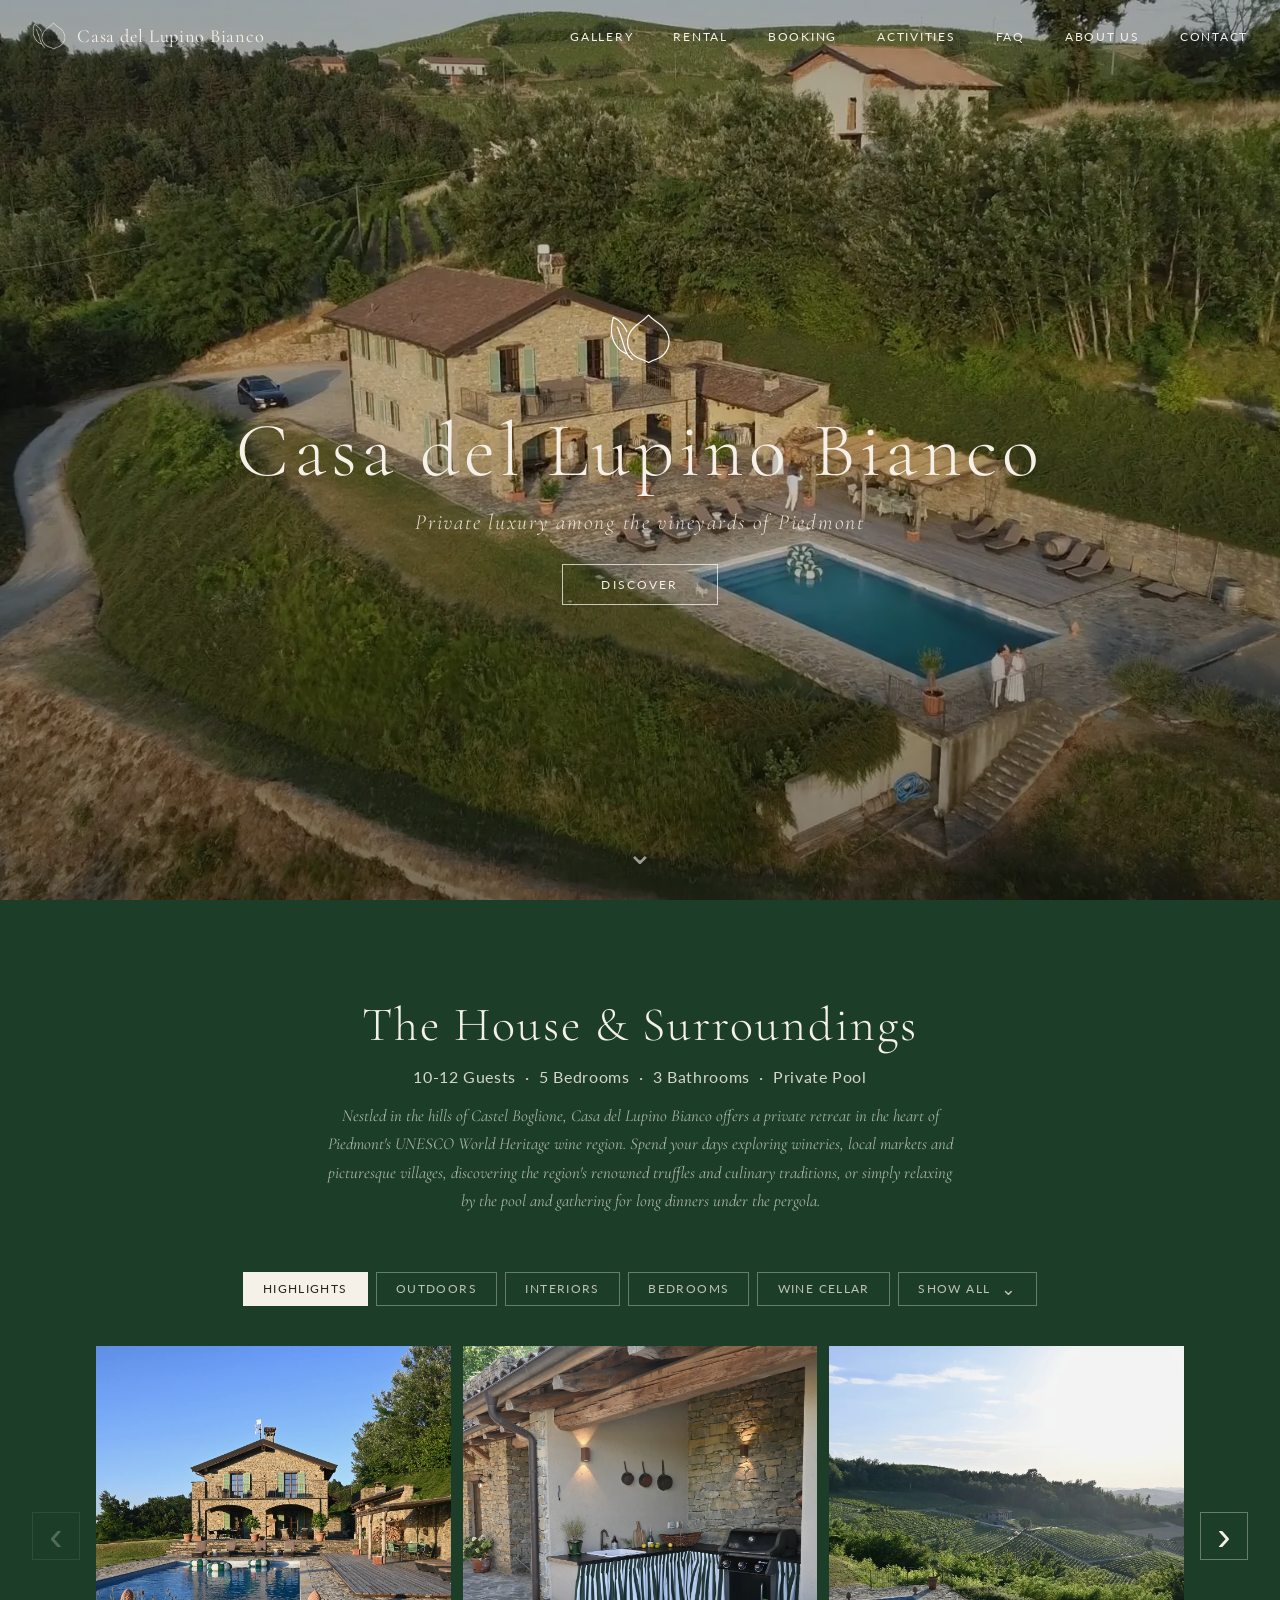
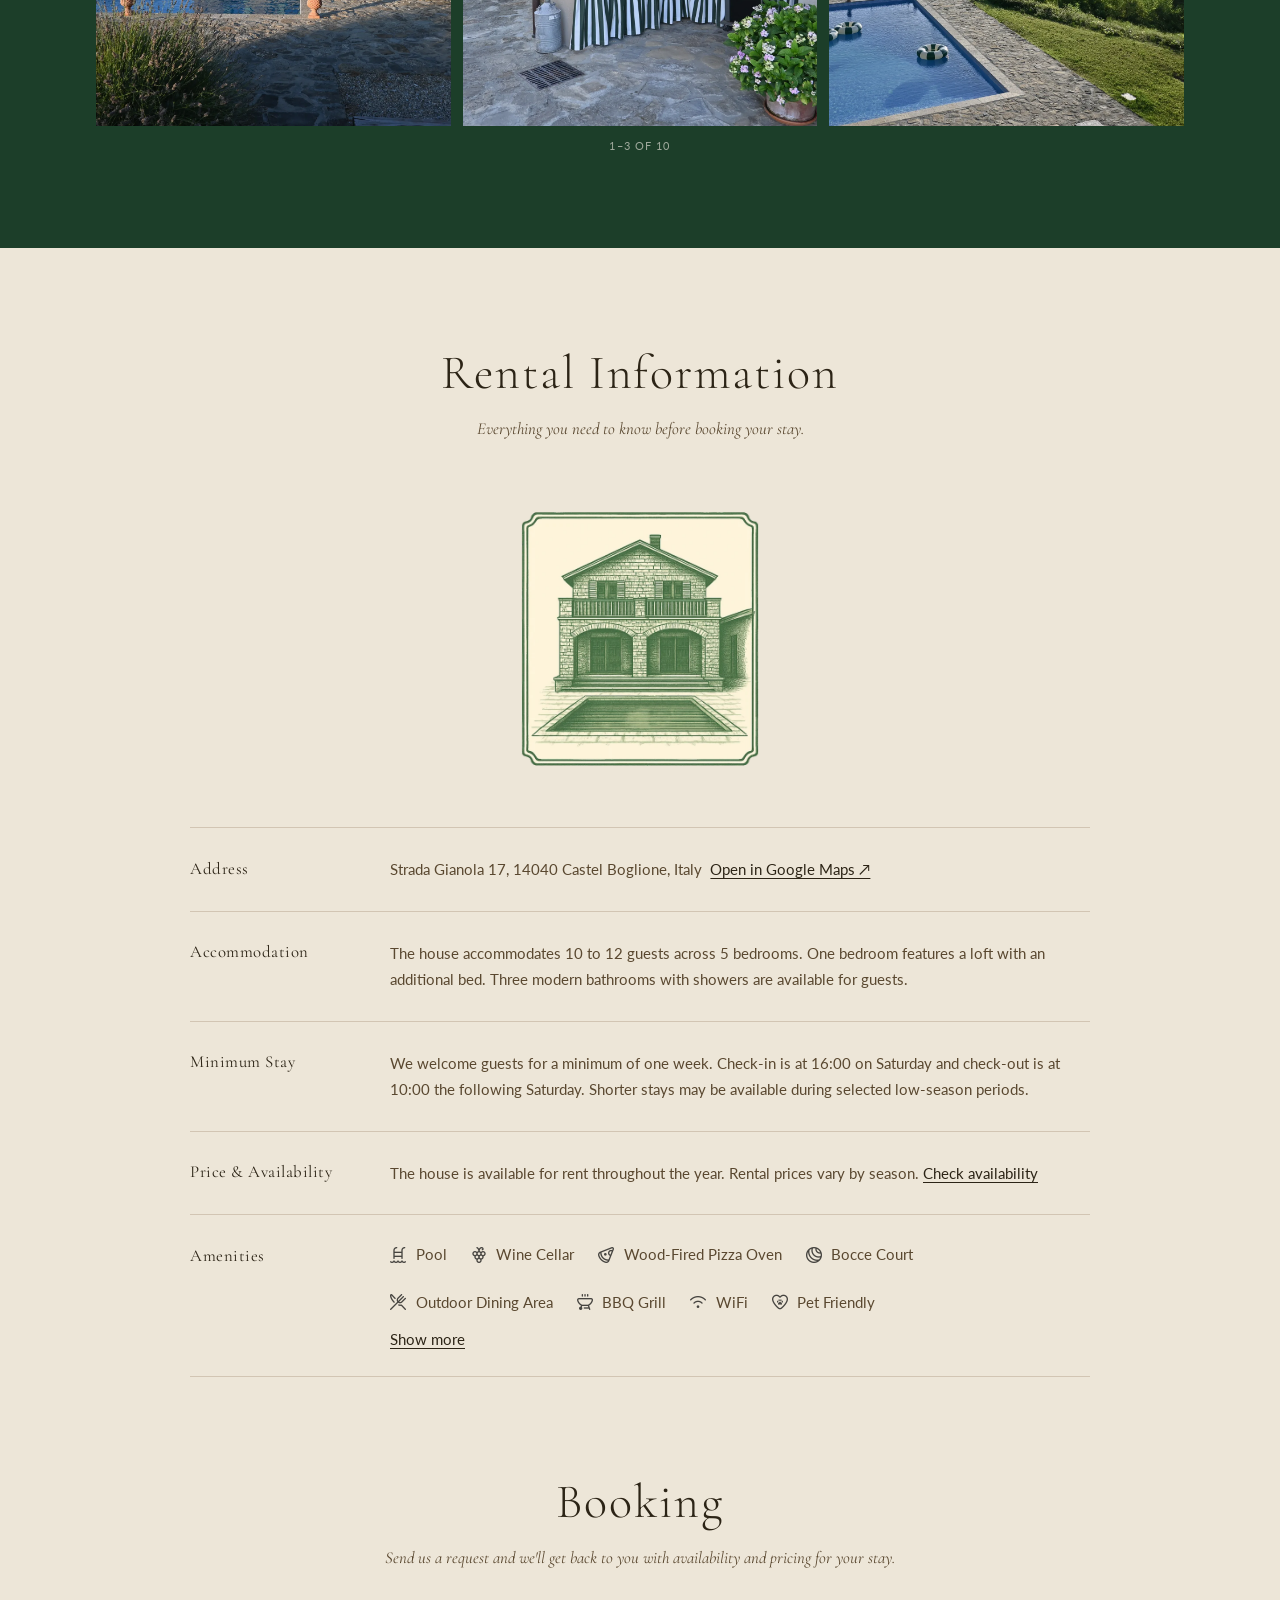
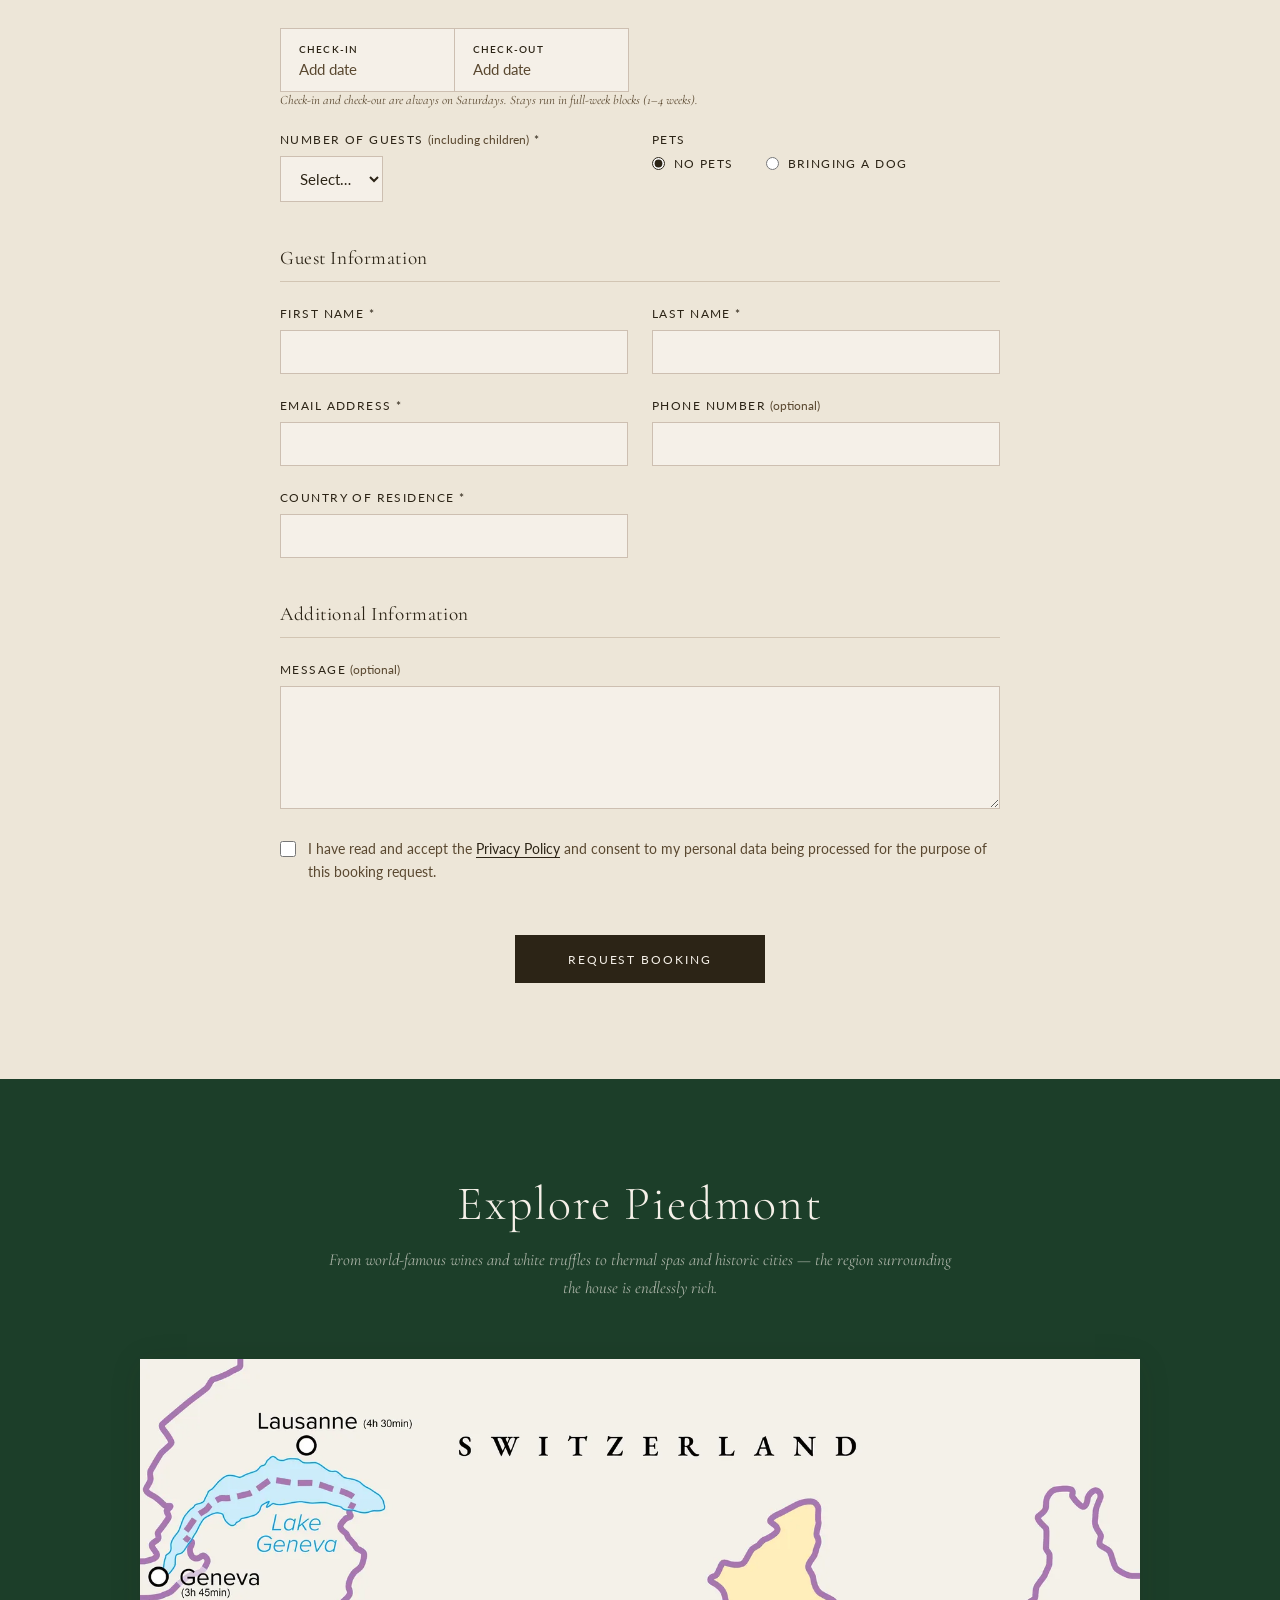
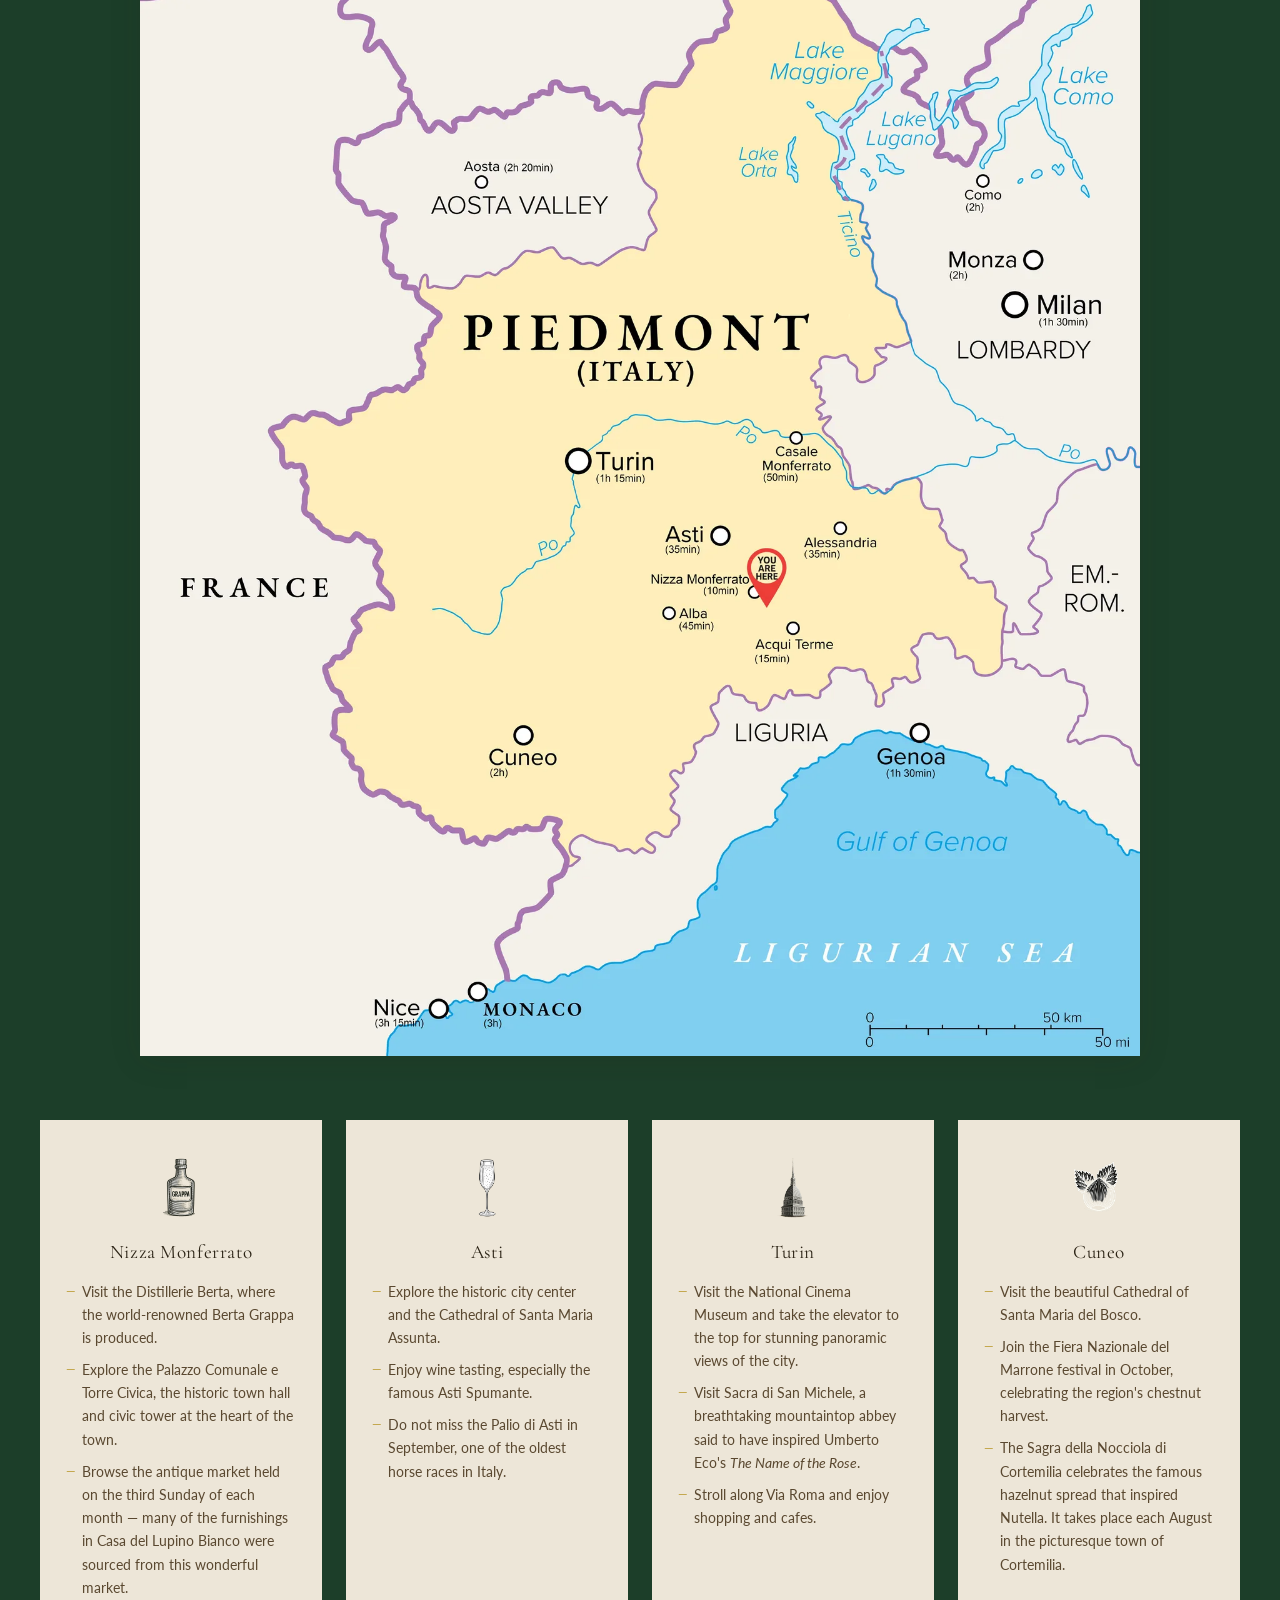
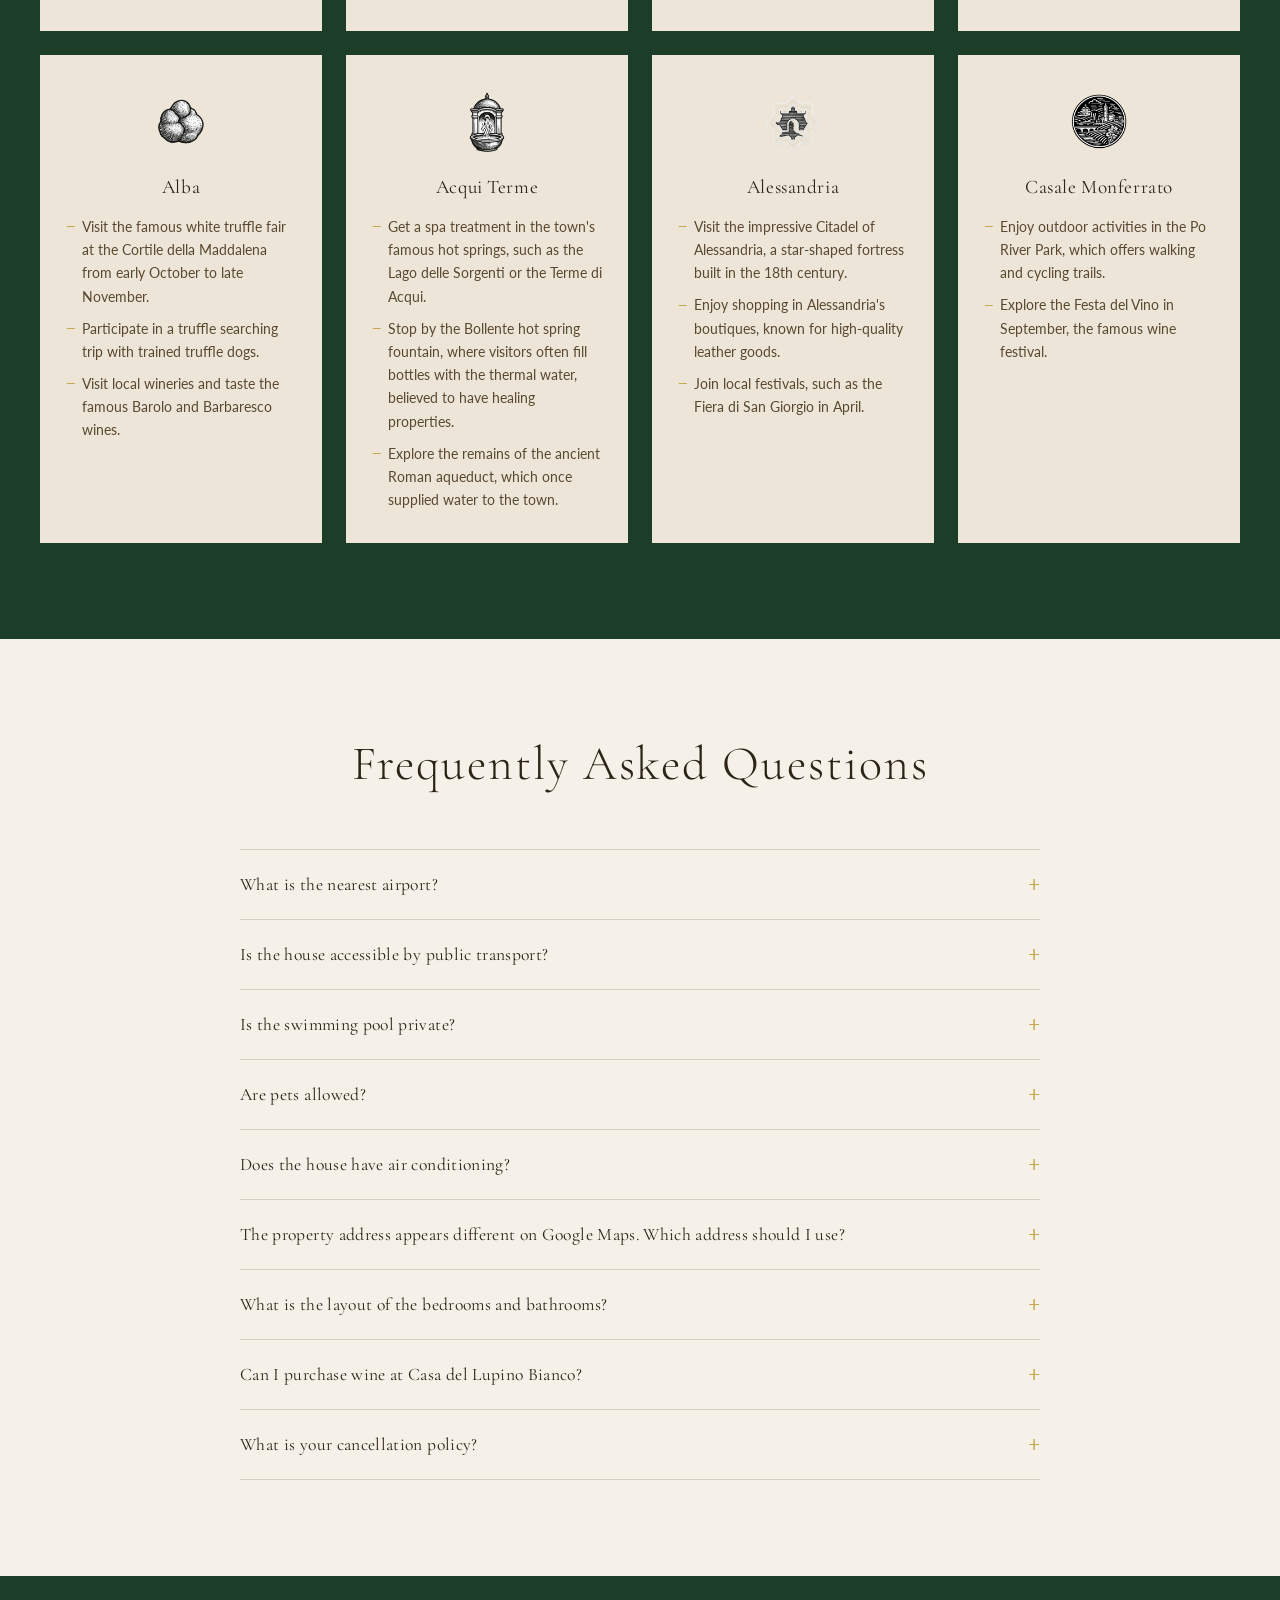
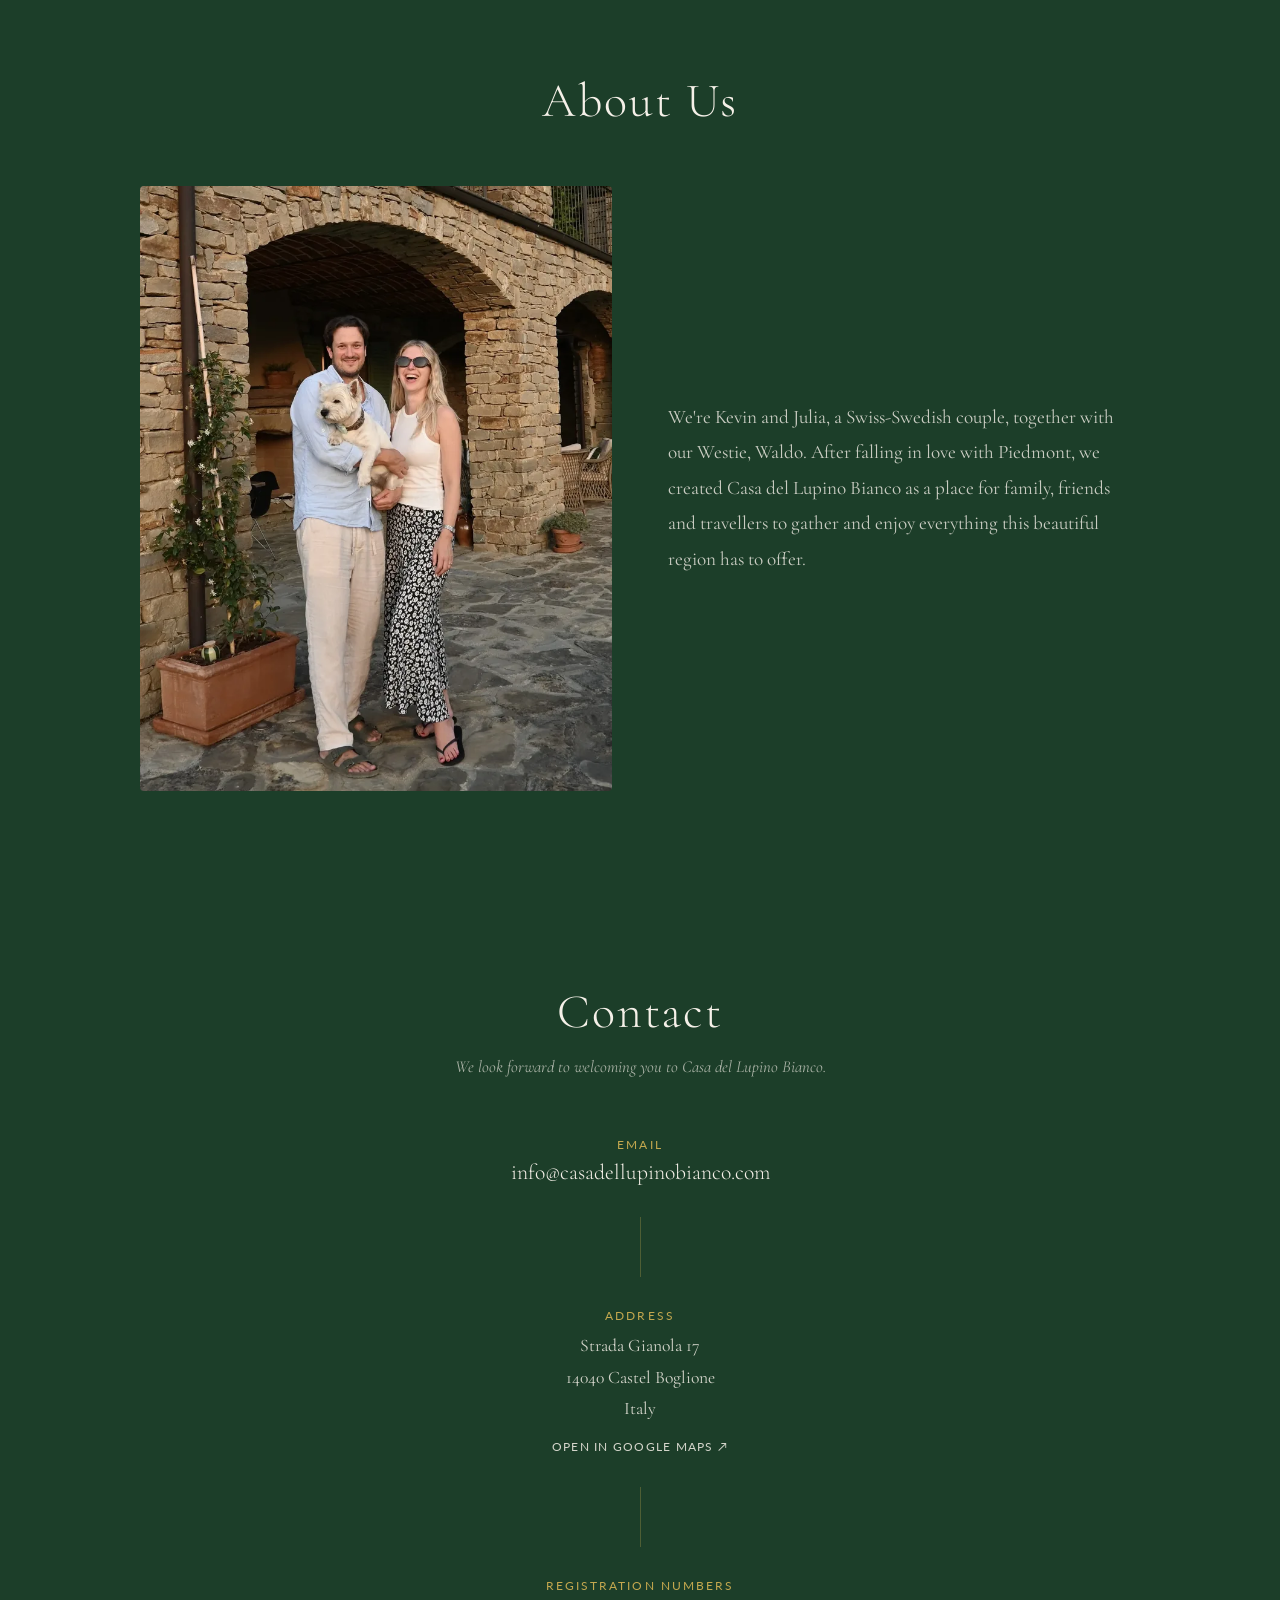
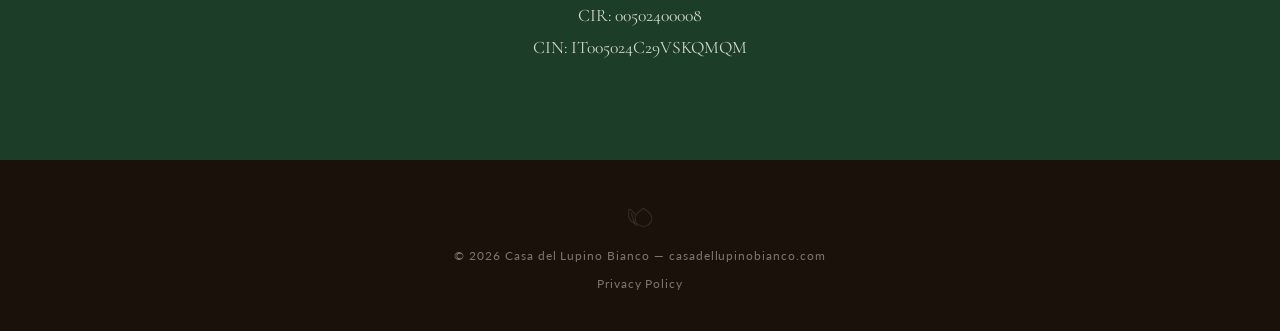
==== commit ad49b5bf: "Underline the Google Maps link to match other inline links Co-Authored-By: Claude Sonnet 5 <noreply@" ====
--- a/index.html
+++ b/index.html
@@ -27,14 +27,16 @@
   <meta name="twitter:description" content="Private luxury among the vineyards of Piedmont. A private estate nestled among the vineyards of Castel Boglione — UNESCO World Heritage territory. Pool, wine cellar, wood-fired pizza oven, and views stretching to the Alps." />
   <meta name="twitter:image"       content="https://www.casadellupinobianco.com/images/social_preview.jpg" />
 
-  <link rel="icon" type="image/png" href="images/VC_simplistic_B.PNG" />
-  <link rel="apple-touch-icon" href="images/VC_simplistic_B.PNG" />
+  <link rel="icon" type="image/png" sizes="192x192" href="images/favicon-192.png" />
+  <link rel="apple-touch-icon" href="images/apple-touch-icon.png" />
+  <link rel="manifest" href="site.webmanifest" />
+  <meta name="theme-color" content="#1c3e29" />
 
   <link rel="preconnect" href="https://fonts.googleapis.com" />
   <link rel="preconnect" href="https://fonts.gstatic.com" crossorigin />
   <link href="https://fonts.googleapis.com/css2?family=Cormorant+Garamond:ital,wght@0,300;0,400;0,600;1,300;1,400&family=Lato:wght@300;400&display=swap" rel="stylesheet" />
   <link rel="stylesheet" href="https://cdn.jsdelivr.net/npm/flatpickr/dist/flatpickr.min.css" />
-  <link rel="stylesheet" href="css/style.css?v=40" />
+  <link rel="stylesheet" href="css/style.css?v=41" />
   <style>#privacyConsent{display:inline-block!important}</style>
 </head>
 <body>
--- a/css/style.css
+++ b/css/style.css
@@ -542,7 +542,8 @@
   display: inline-block;
   margin-left: 0.3em;
   color: var(--brown);
-  text-decoration: none;
+  text-decoration: underline;
+  text-underline-offset: 3px;
   white-space: nowrap;
 }
 .rental-info {
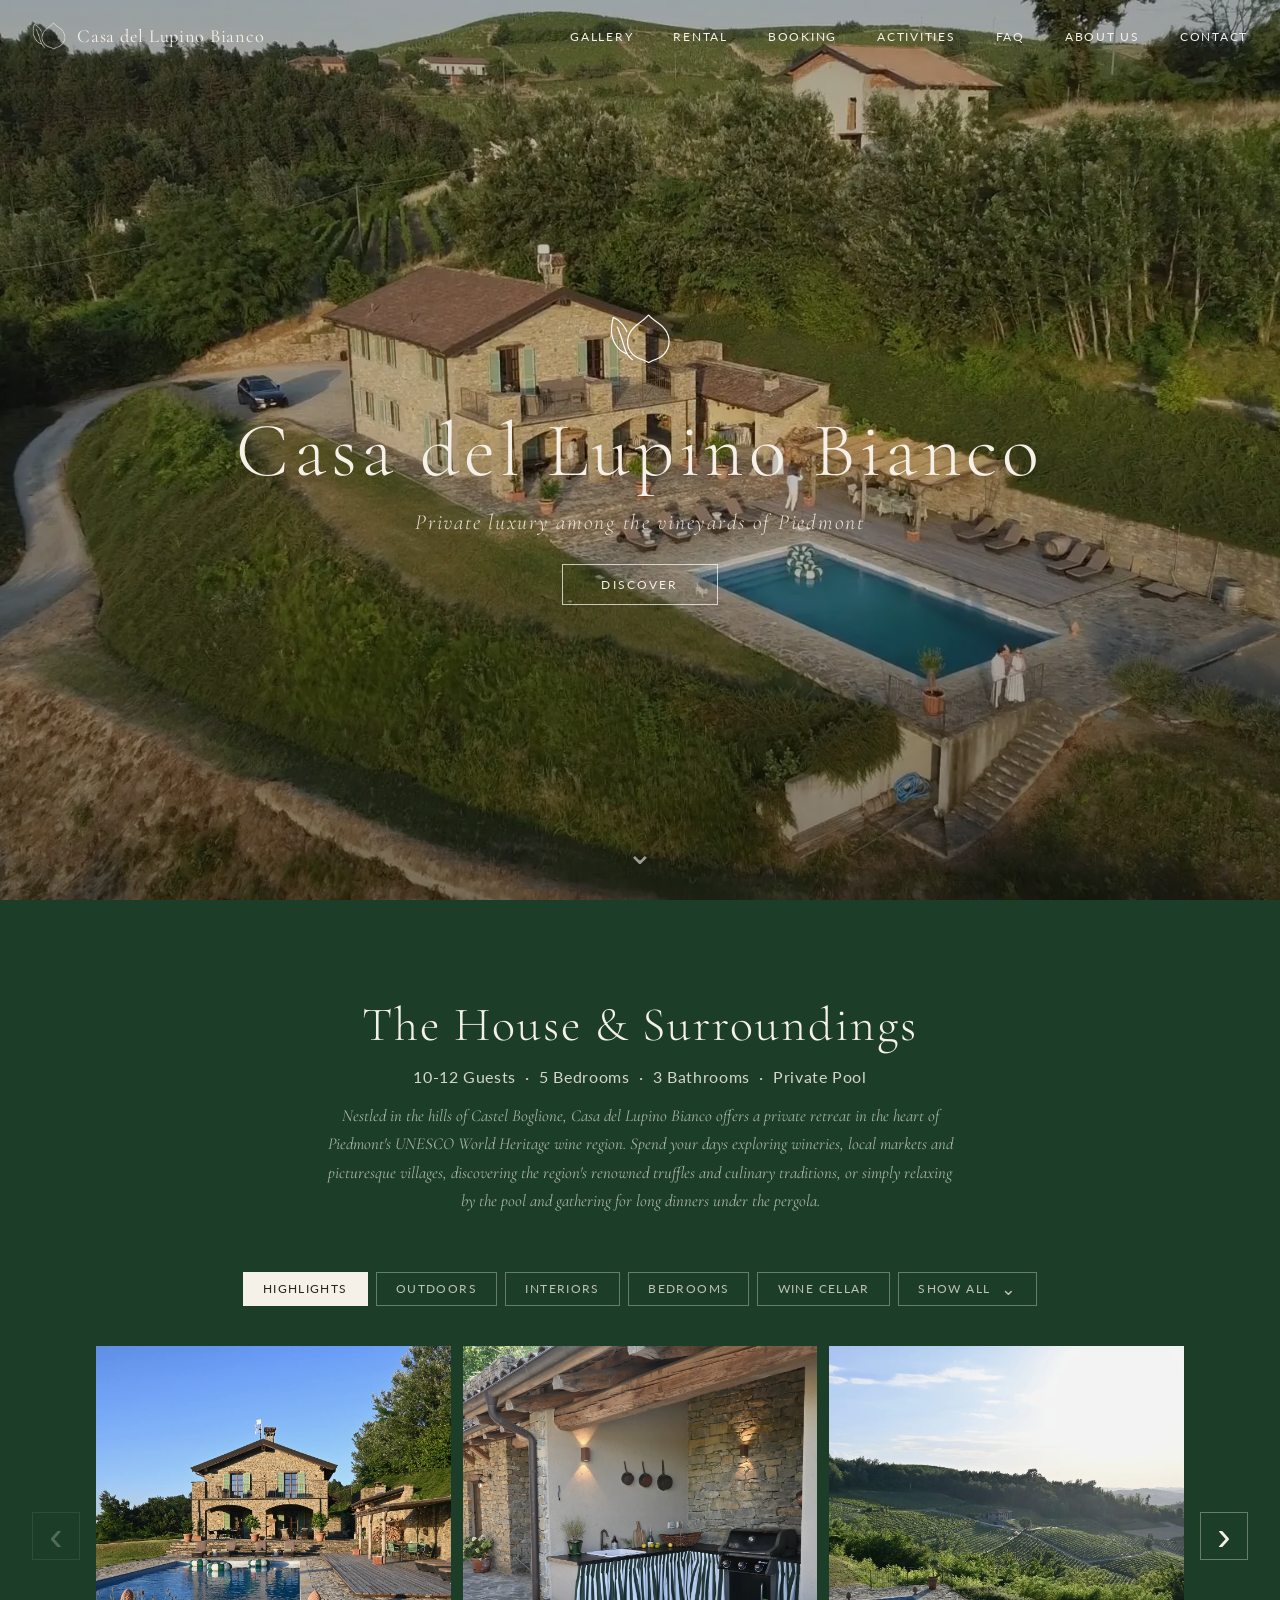
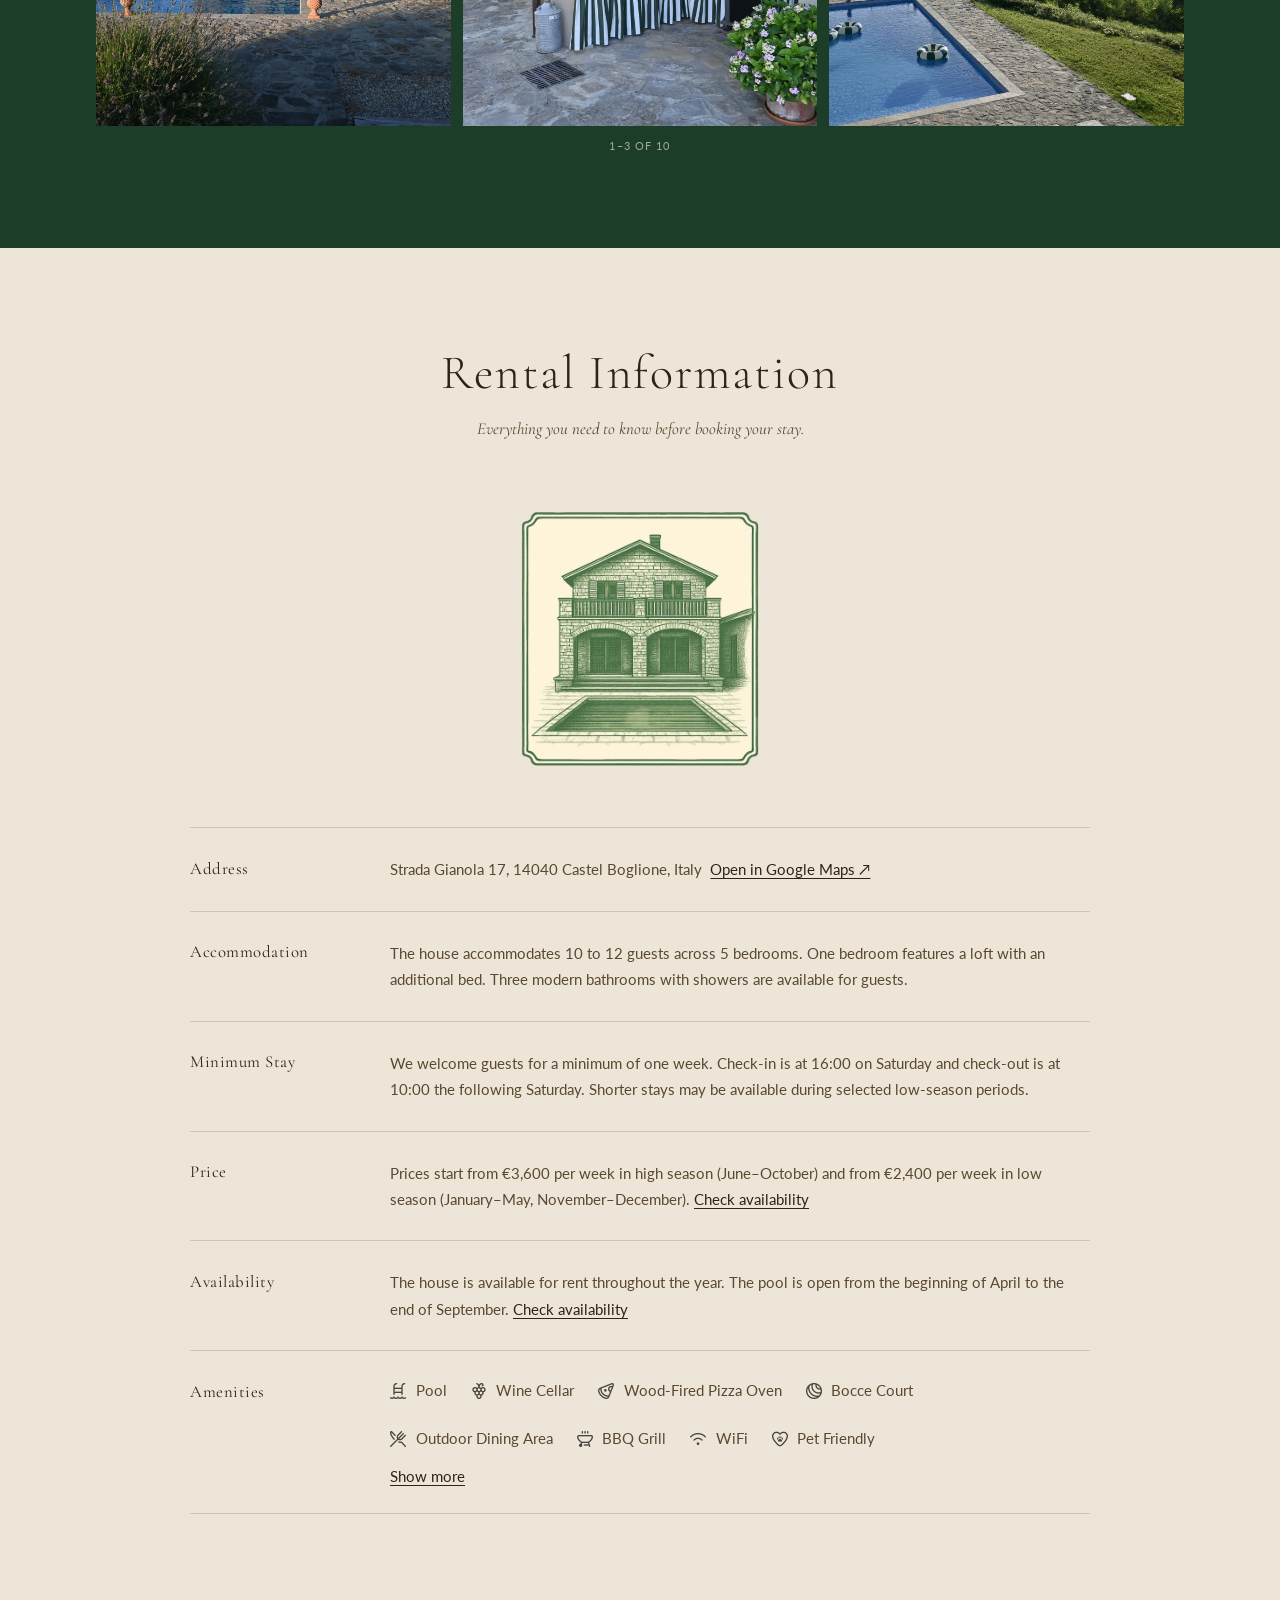
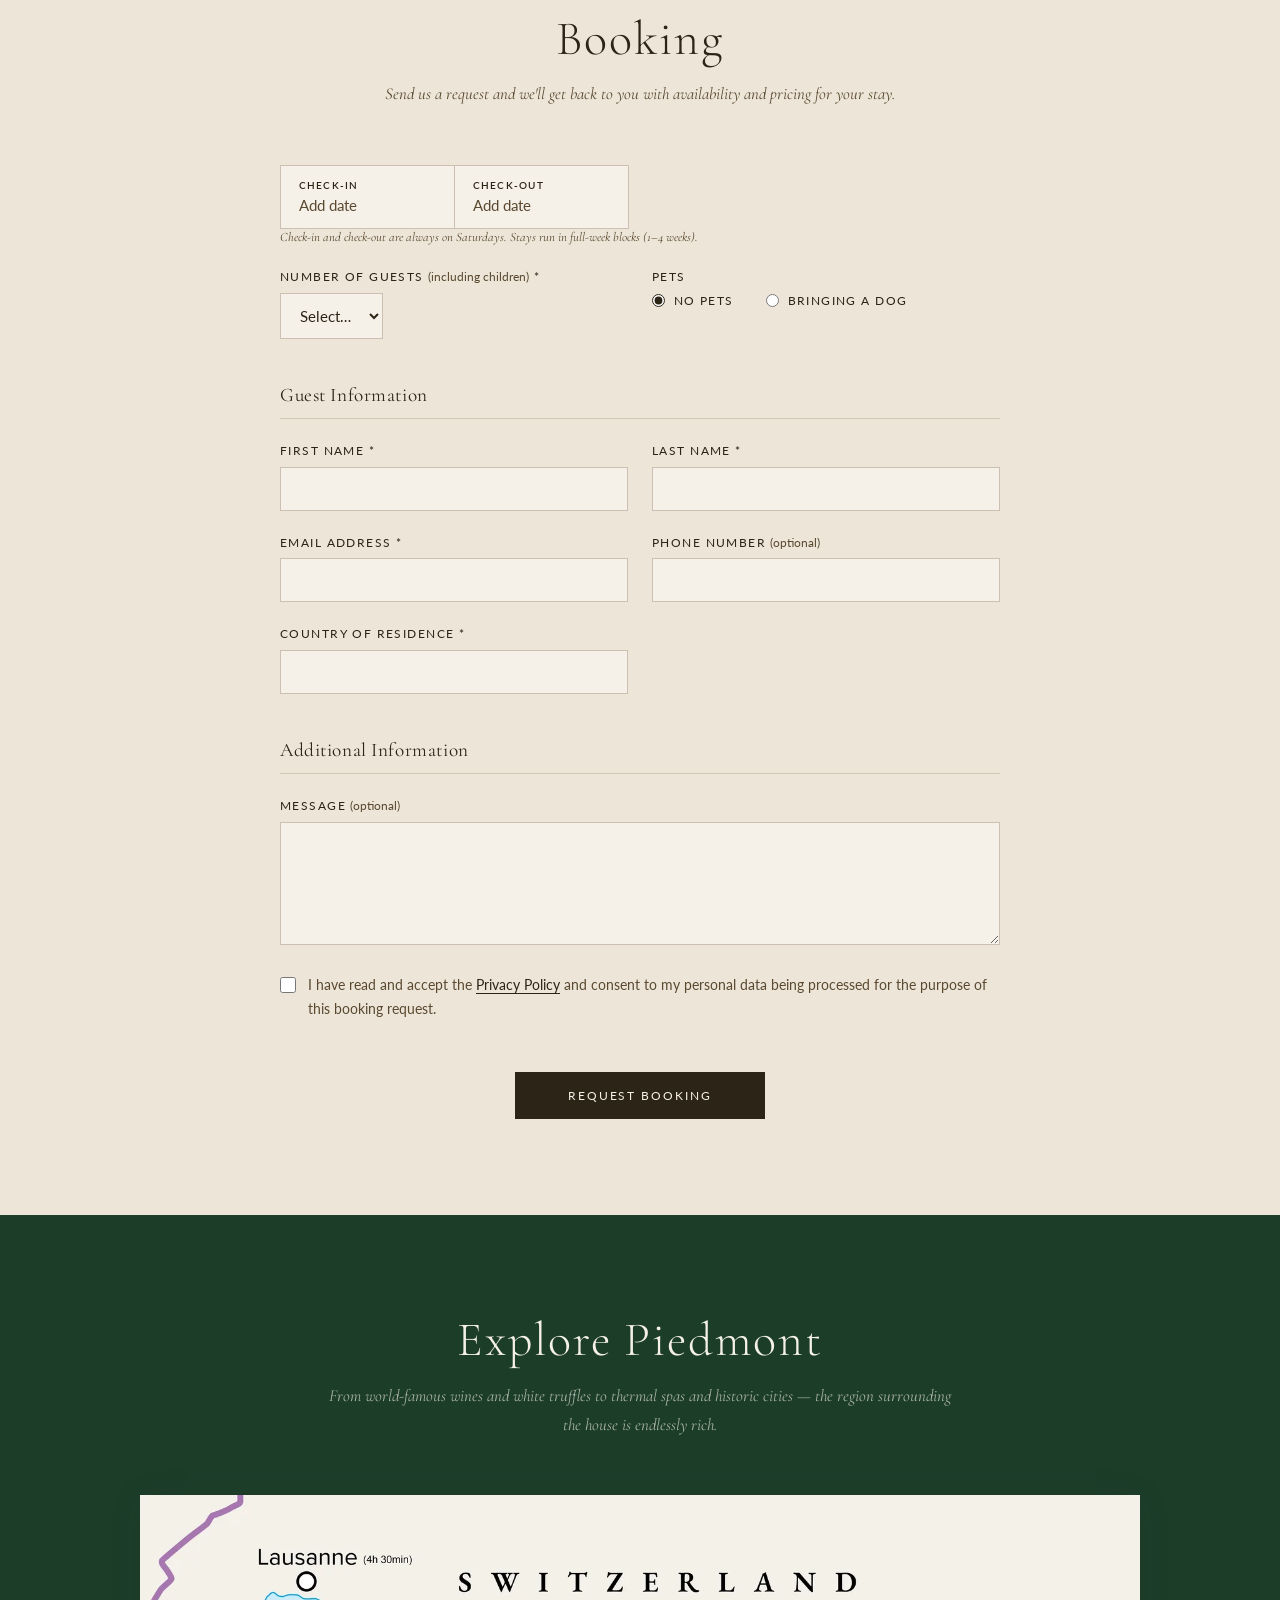
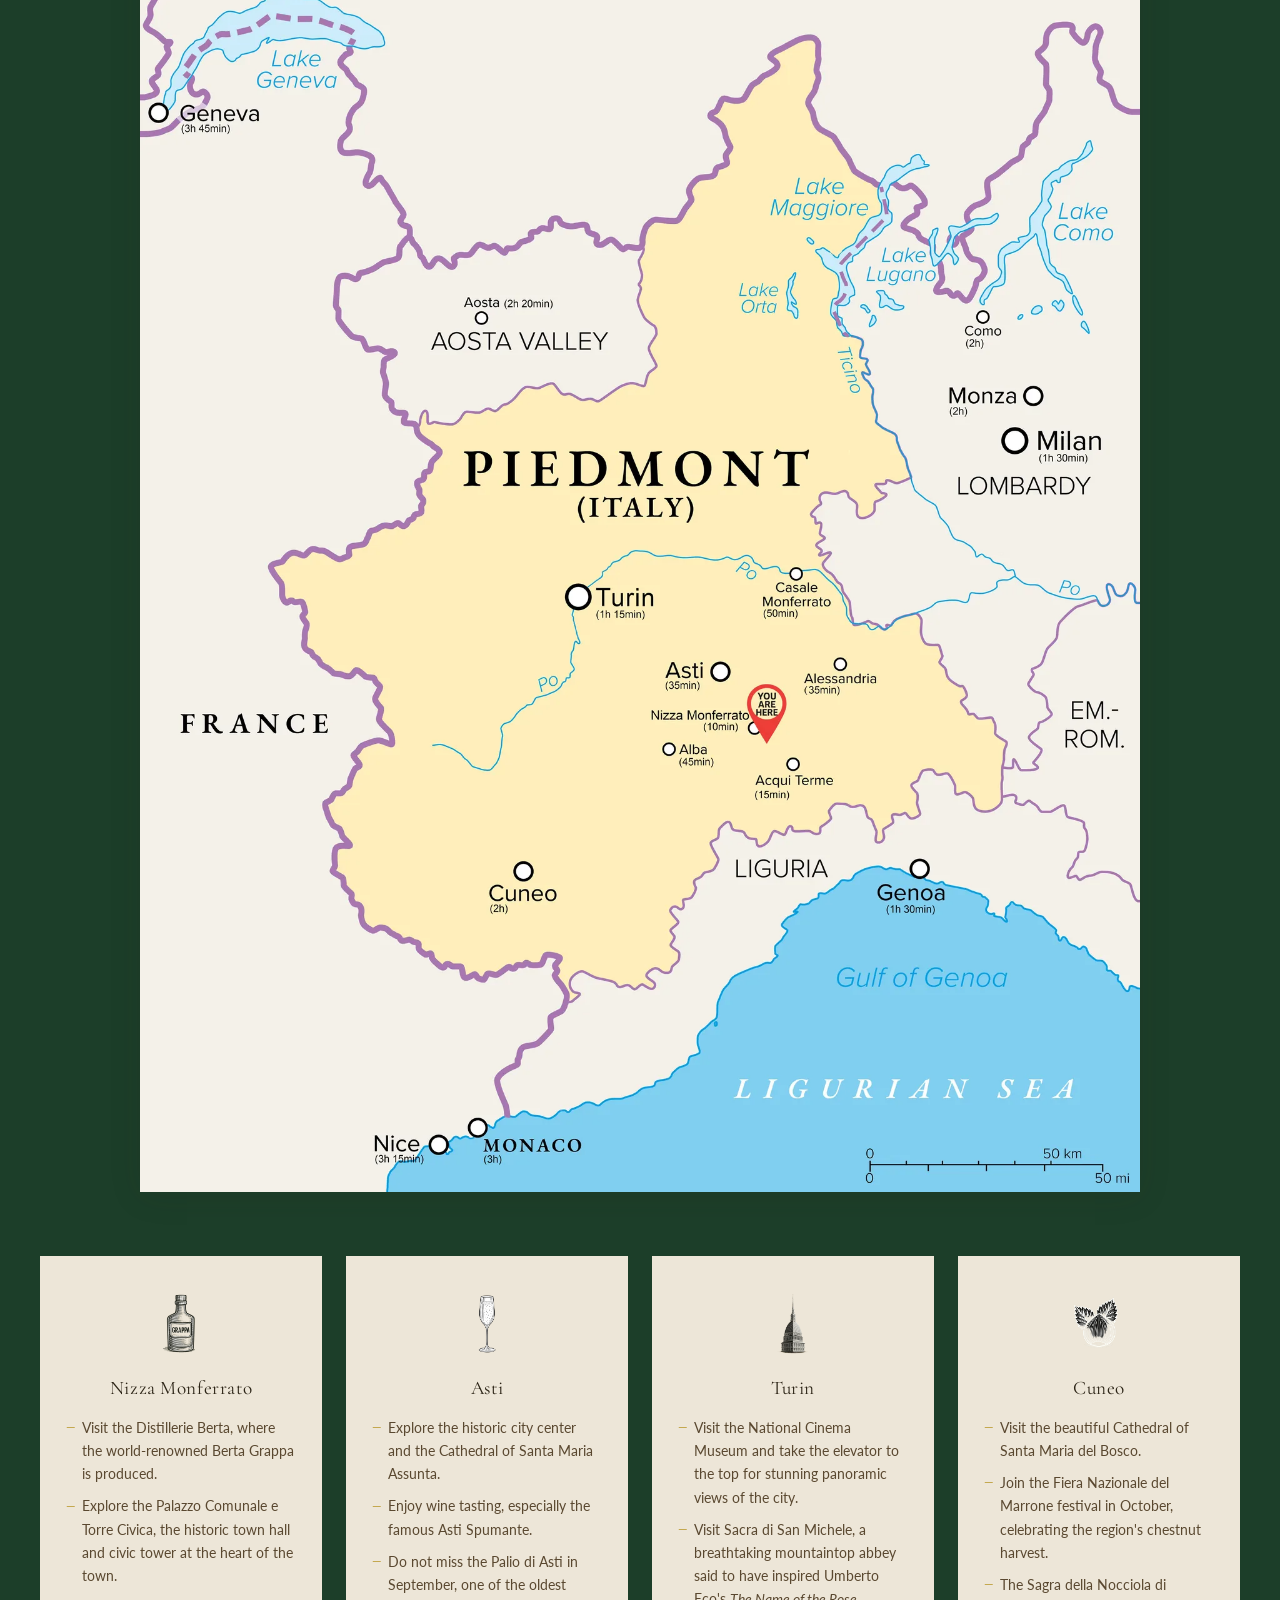
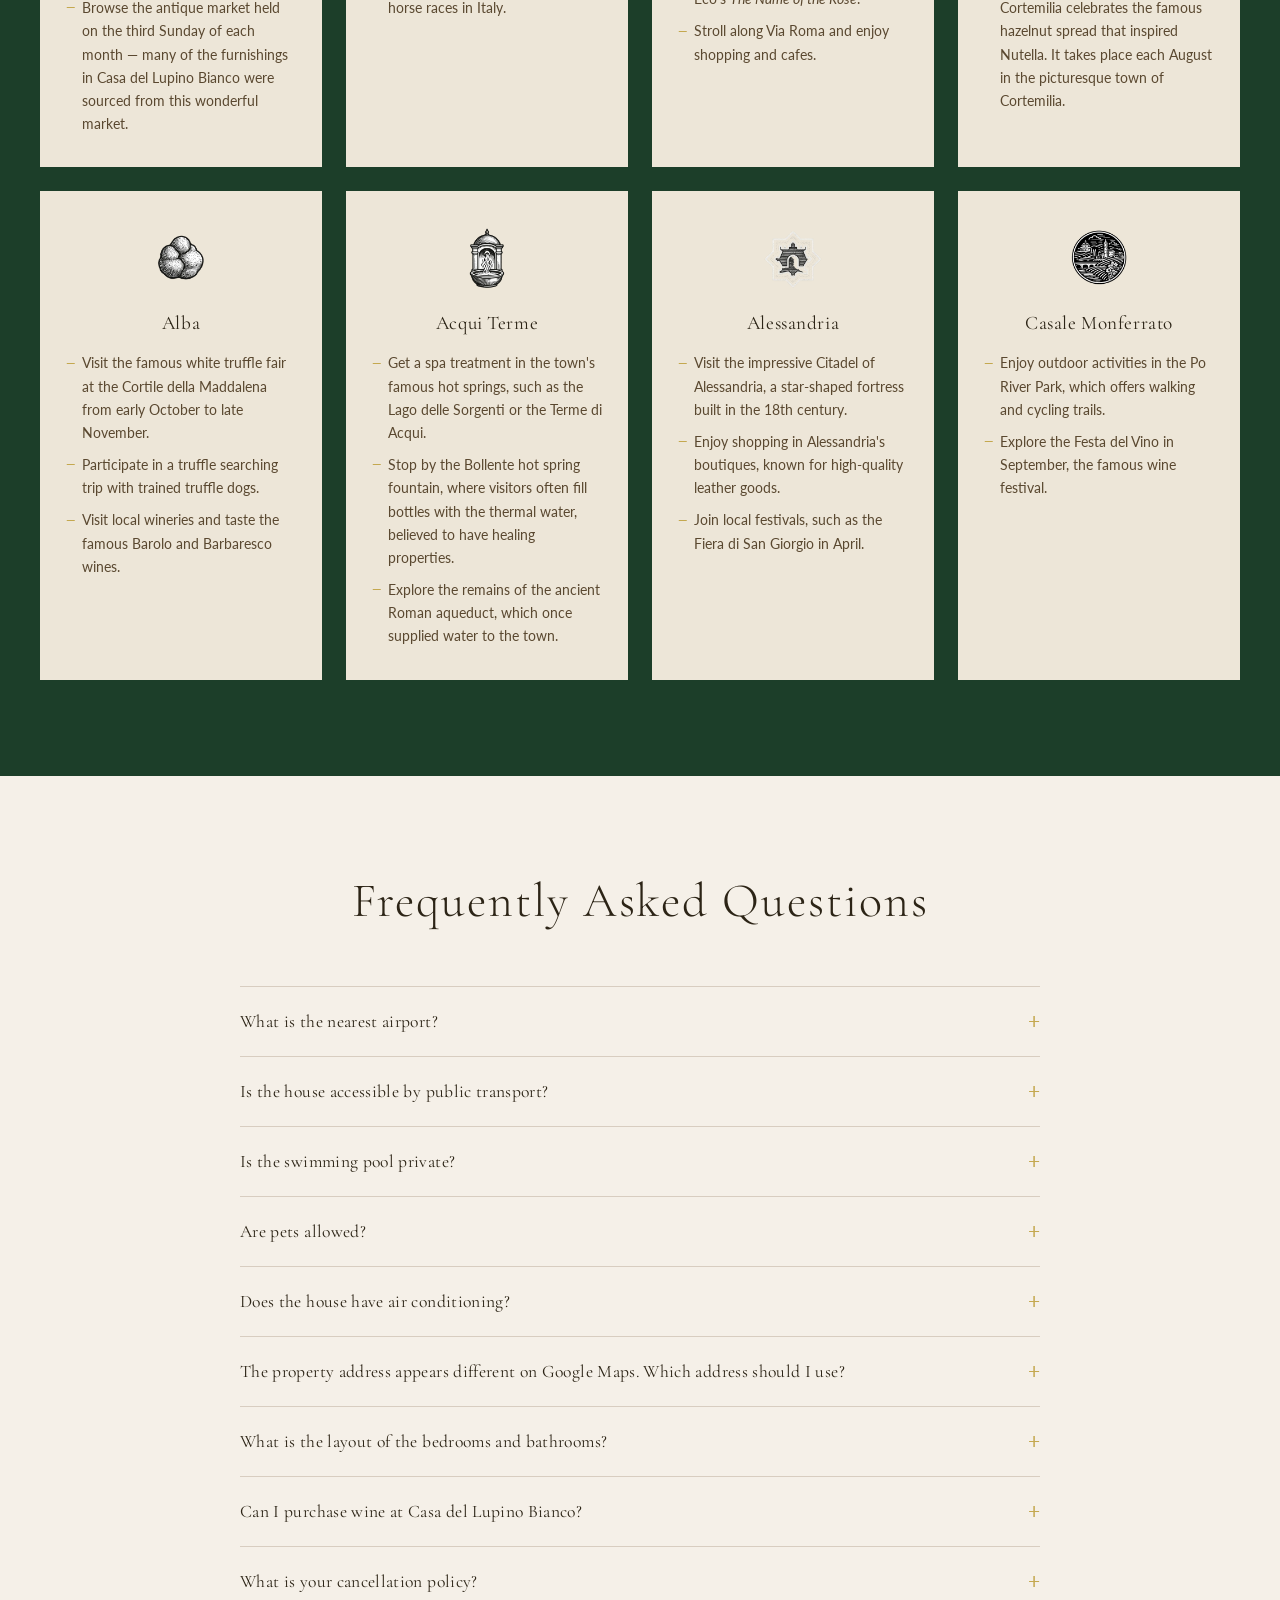
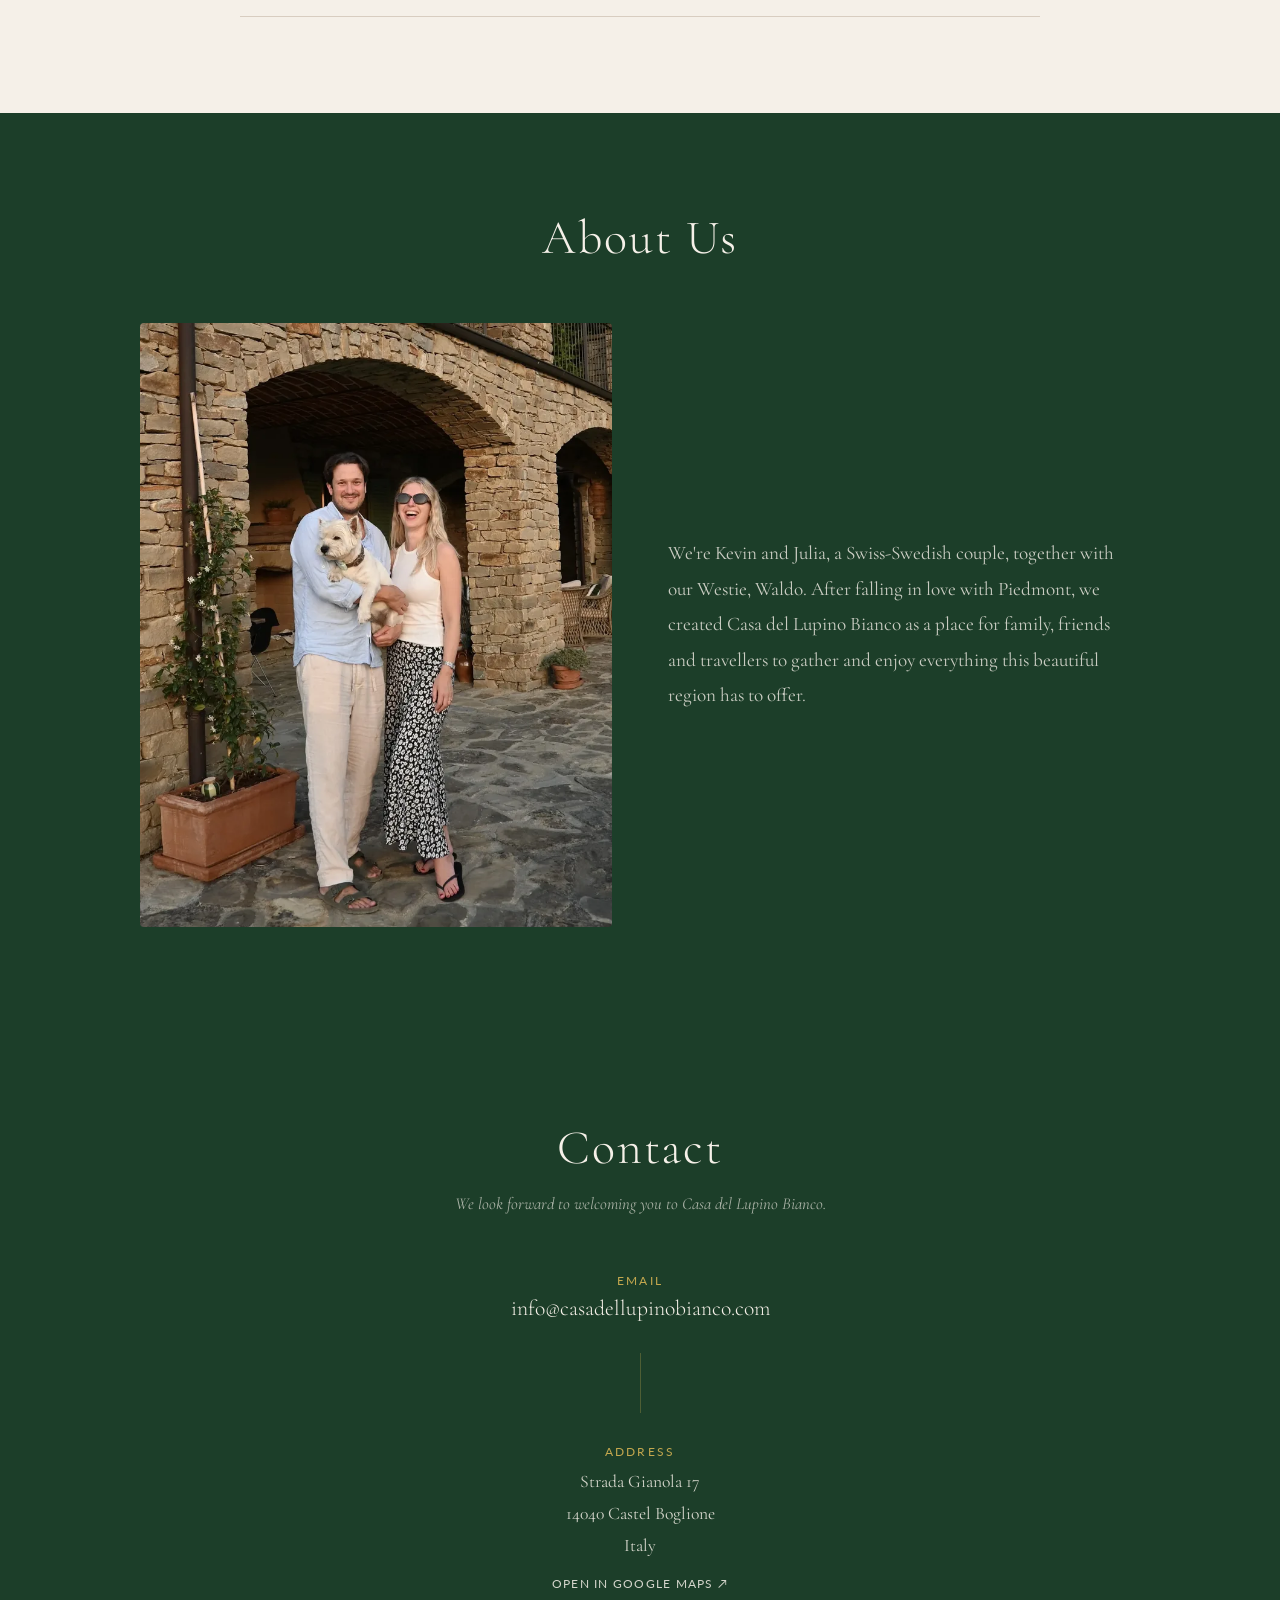
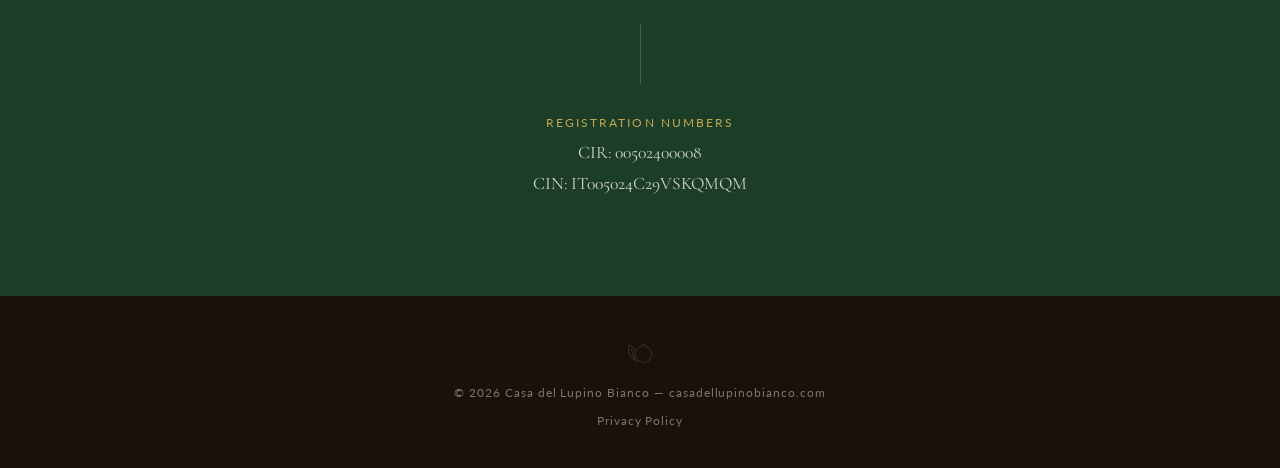
==== commit 49d680da: "Split Price & Availability into separate sections with updated details Co-Authored-By: Claude Sonnet" ====
--- a/index.html
+++ b/index.html
@@ -199,8 +199,12 @@
         <div class="rental-detail">We welcome guests for a minimum of one week. Check-in is at 16:00 on Saturday and check-out is at 10:00 the following Saturday. Shorter stays may be available during selected low-season periods.</div>
       </div>
       <div class="rental-row">
-        <div class="rental-label">Price &amp; Availability</div>
-        <div class="rental-detail">The house is available for rent throughout the year. Rental prices vary by season. <a href="#booking">Check availability</a></div>
+        <div class="rental-label">Price</div>
+        <div class="rental-detail">Prices start from &euro;3,600 per week in high season (June&ndash;October) and from &euro;2,400 per week in low season (January&ndash;May, November&ndash;December). <a href="#booking">Check availability</a></div>
+      </div>
+      <div class="rental-row">
+        <div class="rental-label">Availability</div>
+        <div class="rental-detail">The house is available for rent throughout the year. The pool is open from the beginning of April to the end of September. <a href="#booking">Check availability</a></div>
       </div>
       <div class="rental-row">
         <div class="rental-label">Amenities</div>
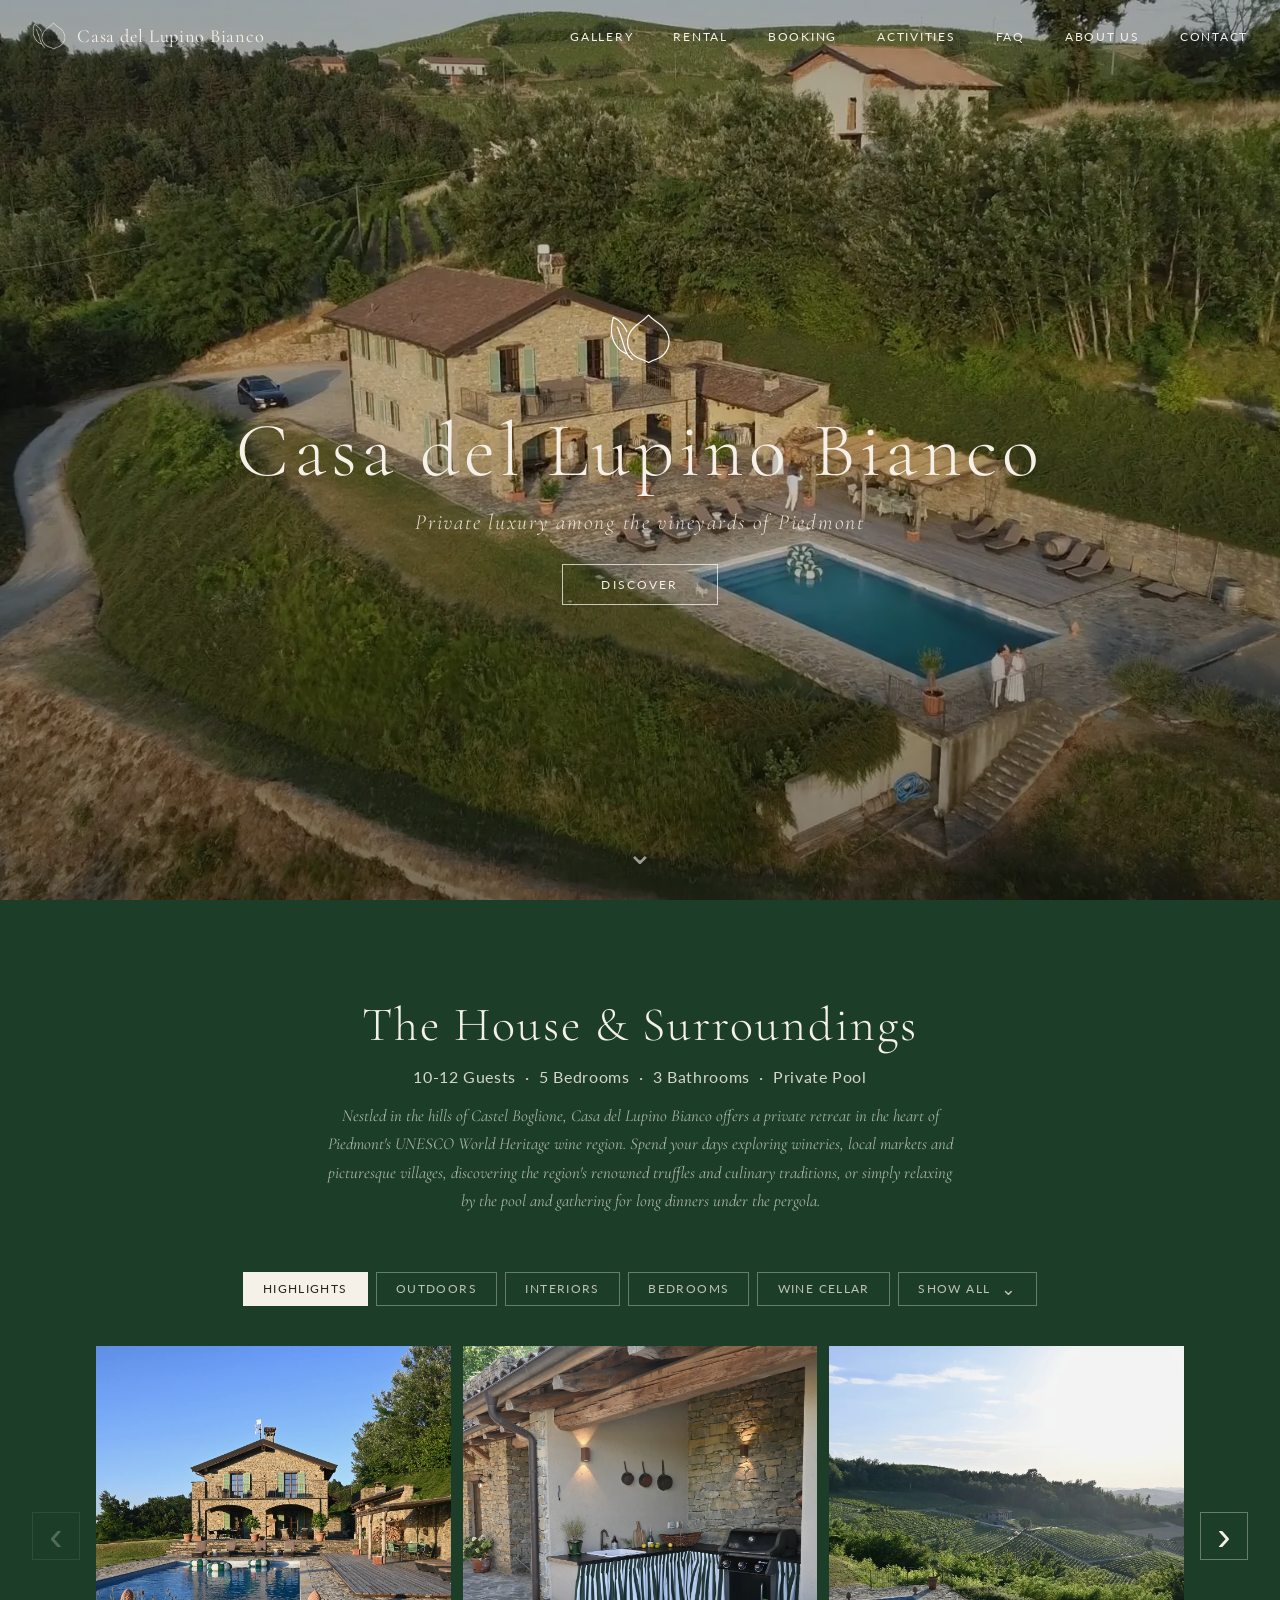
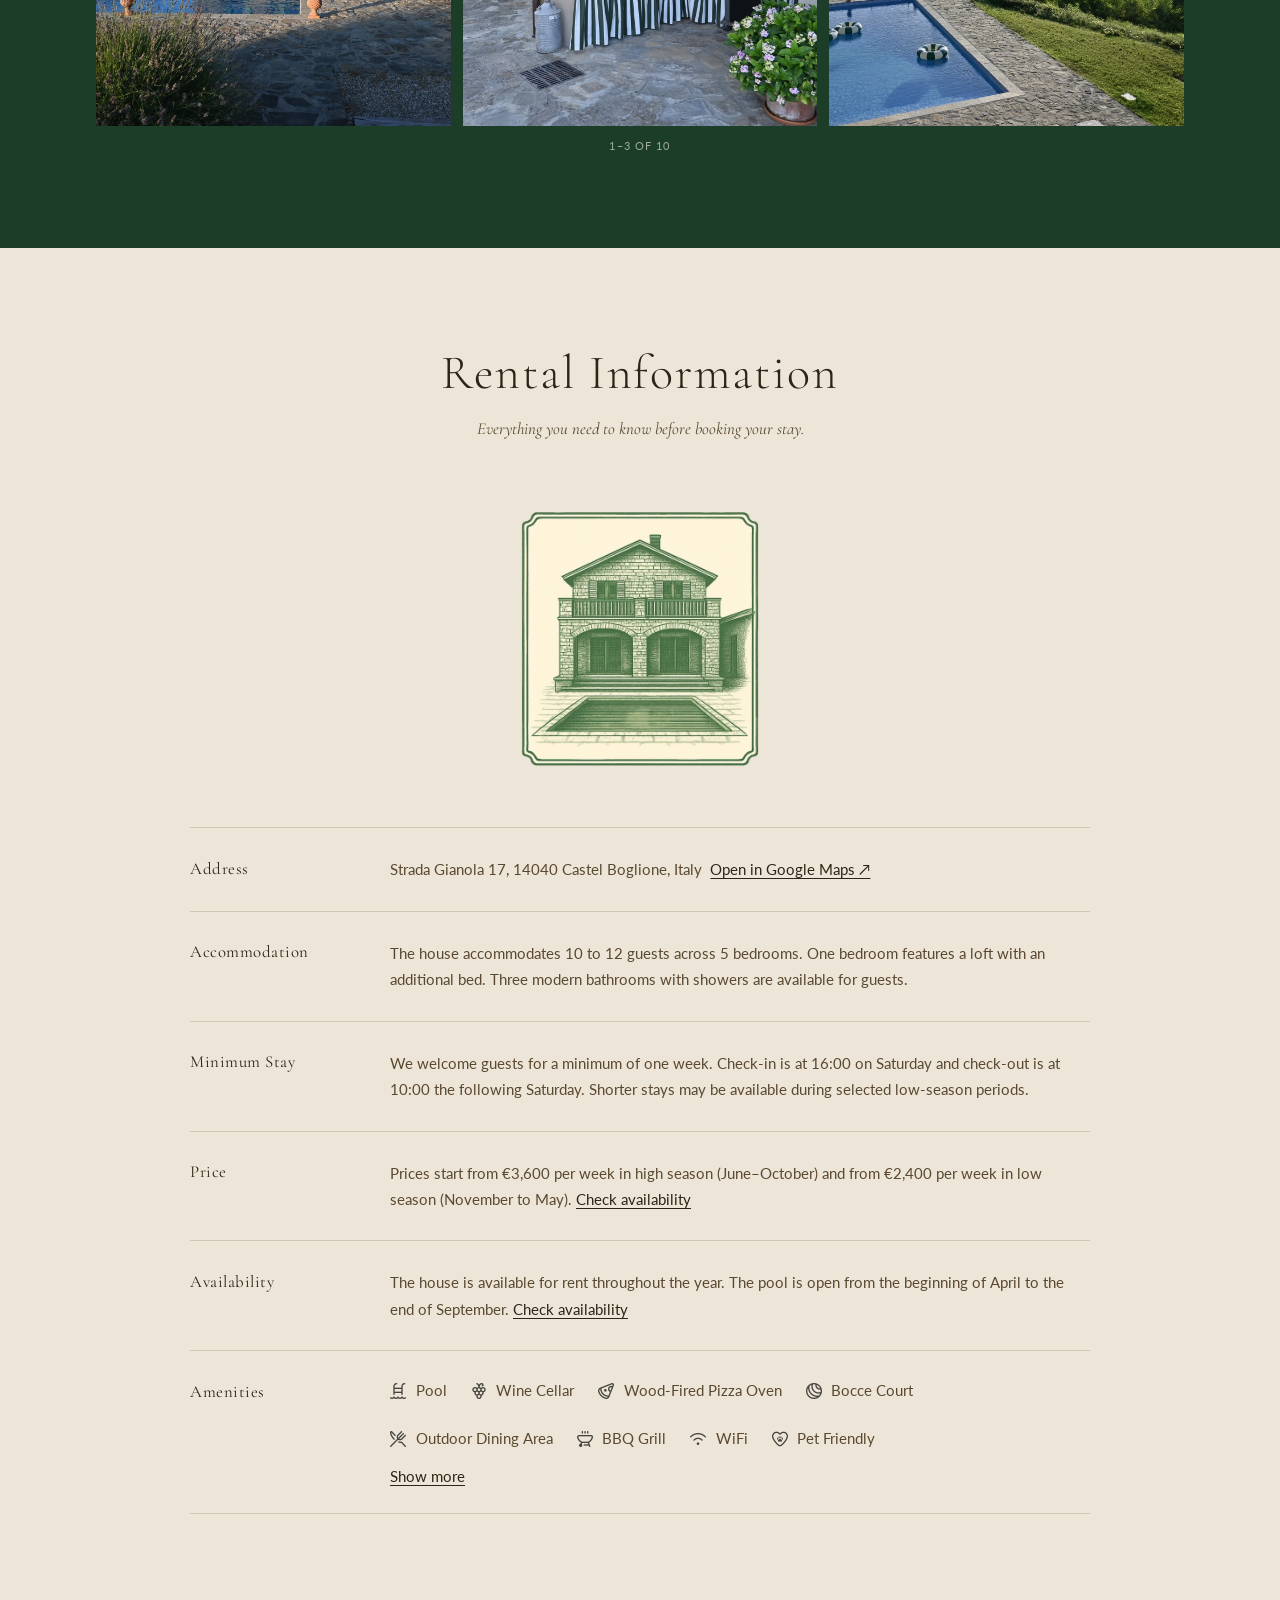
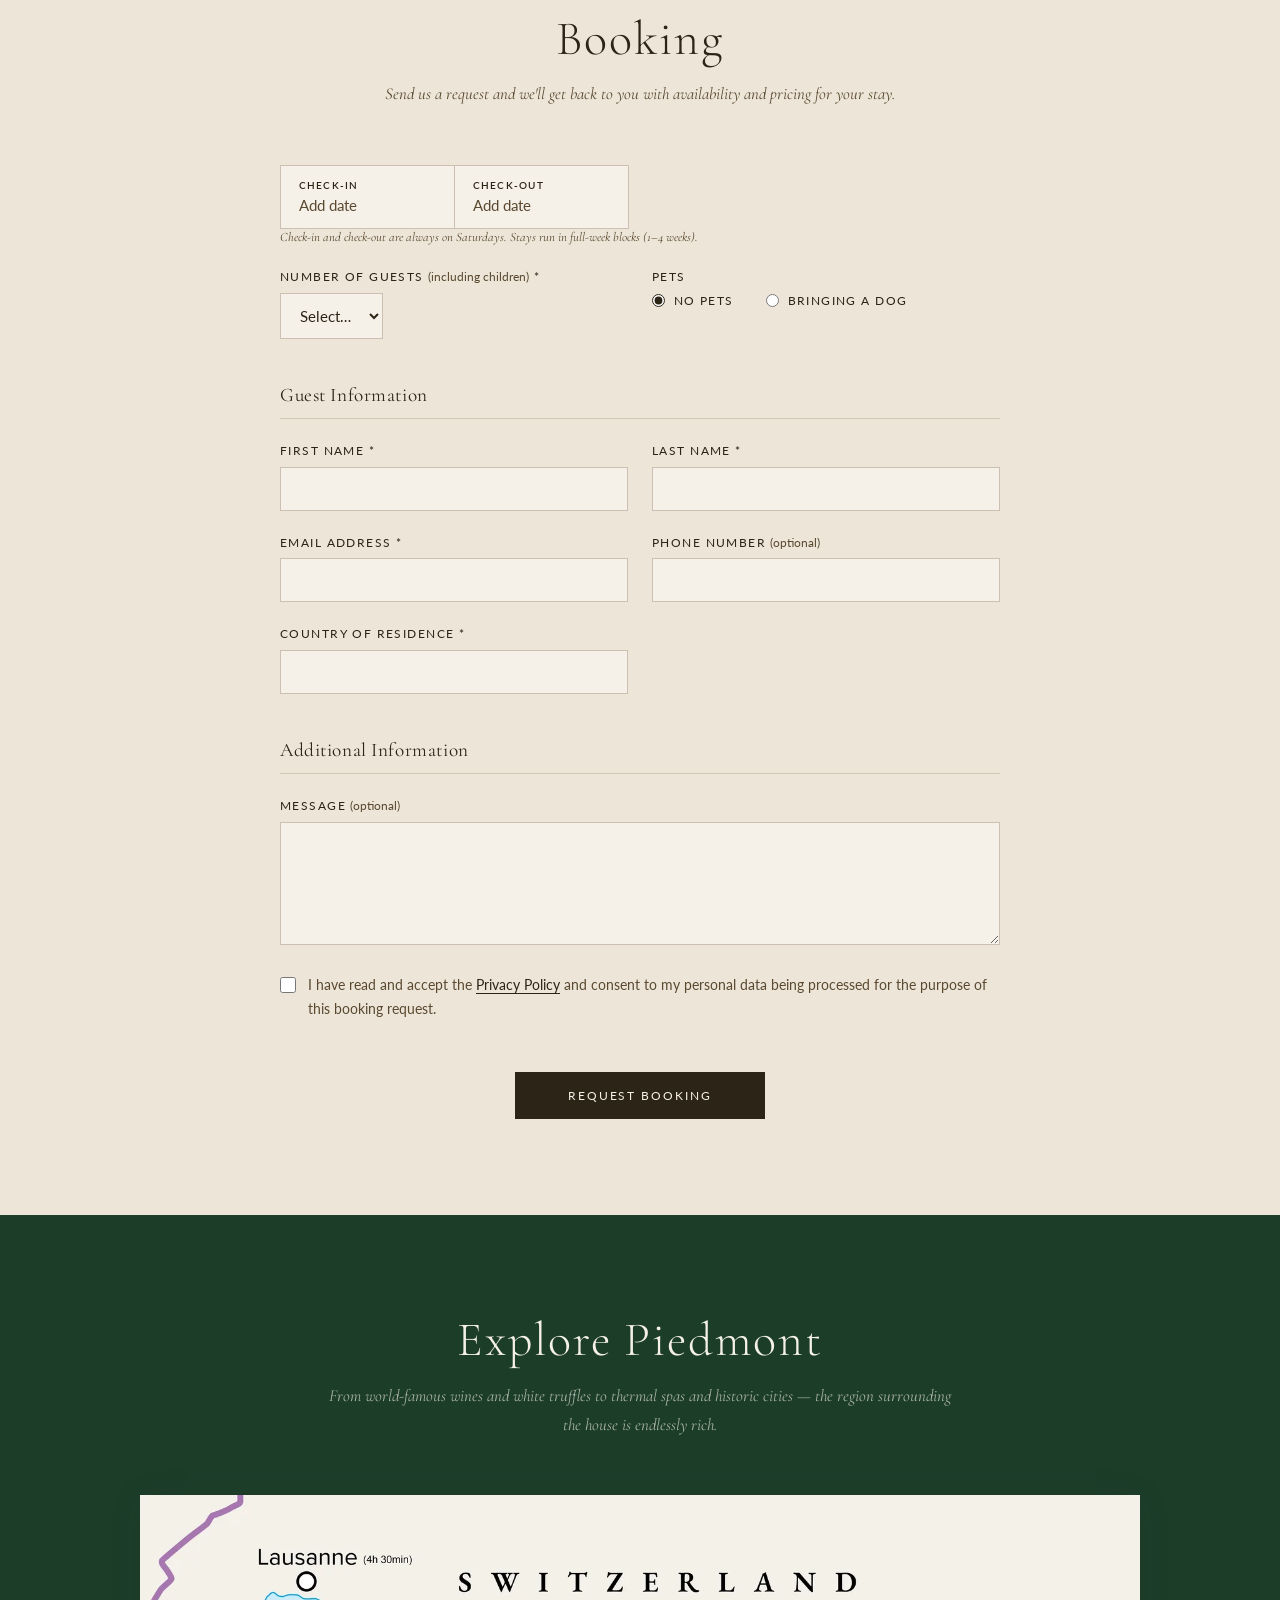
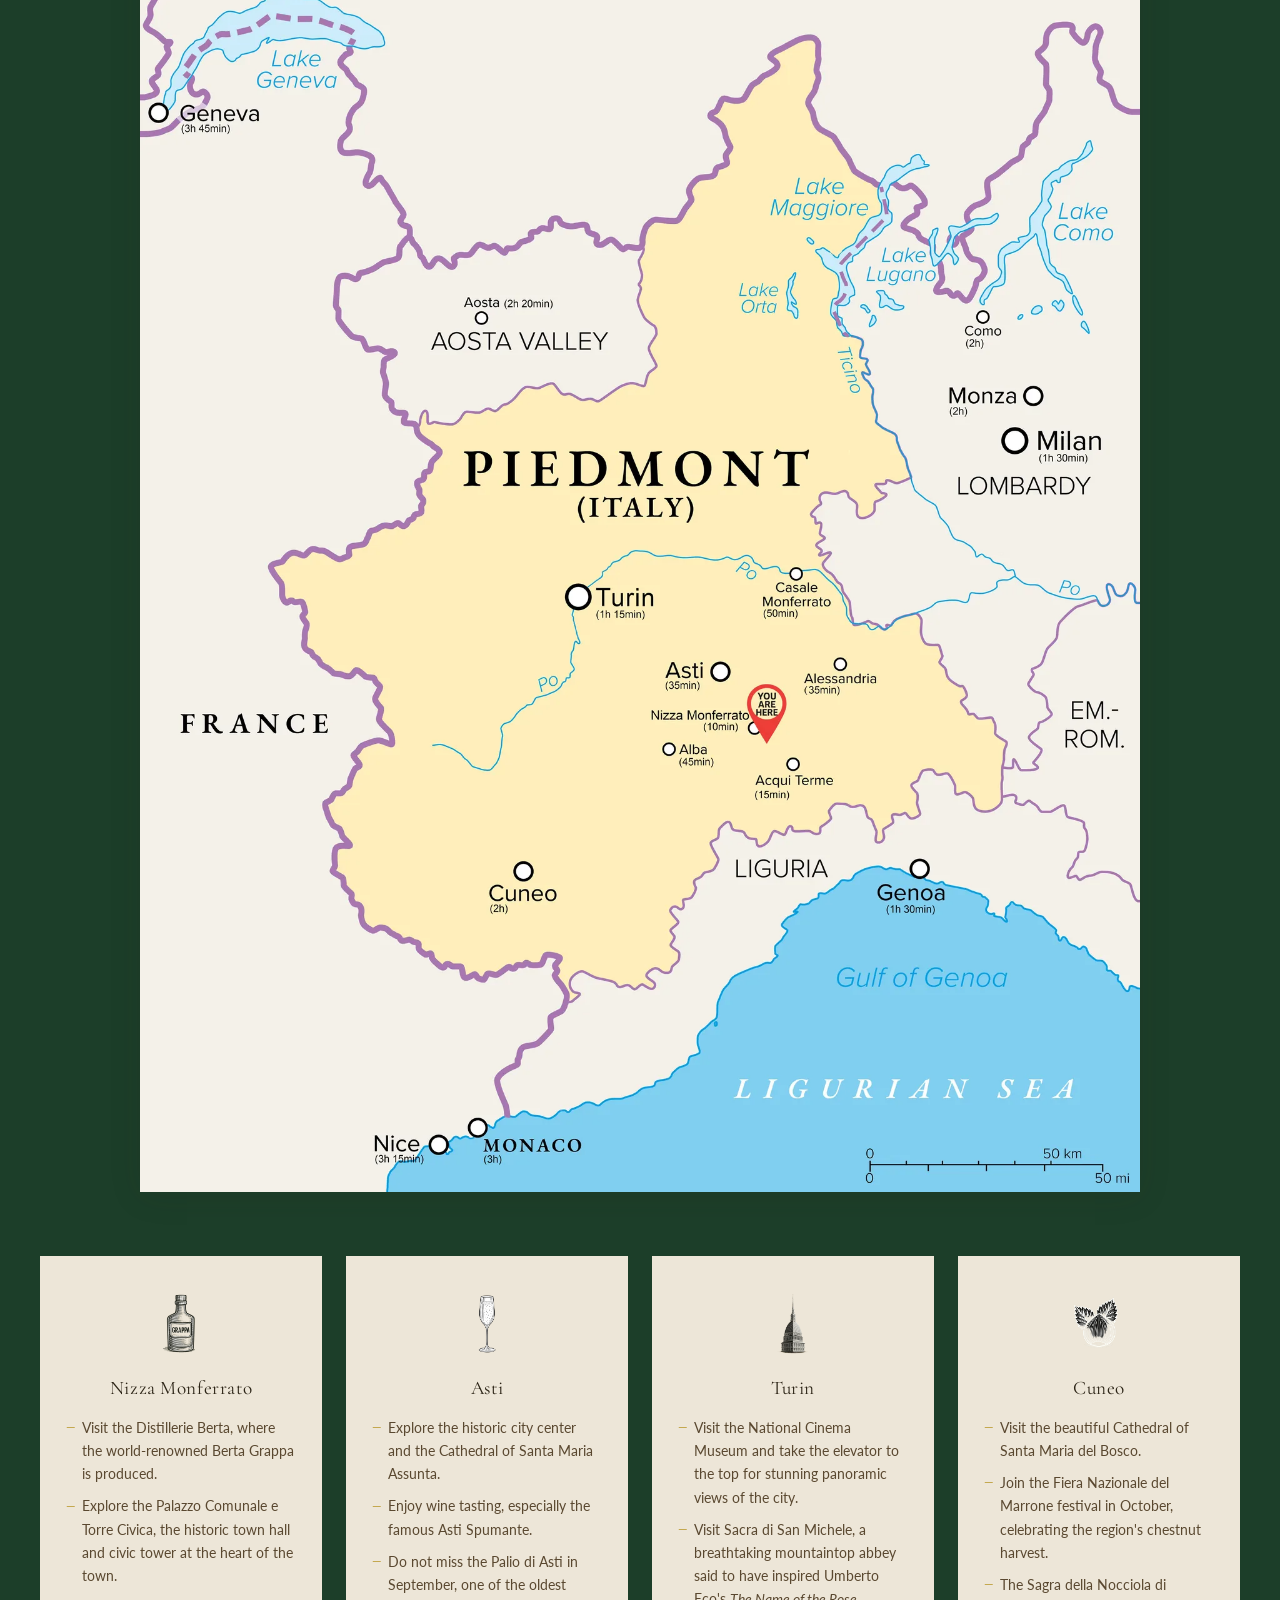
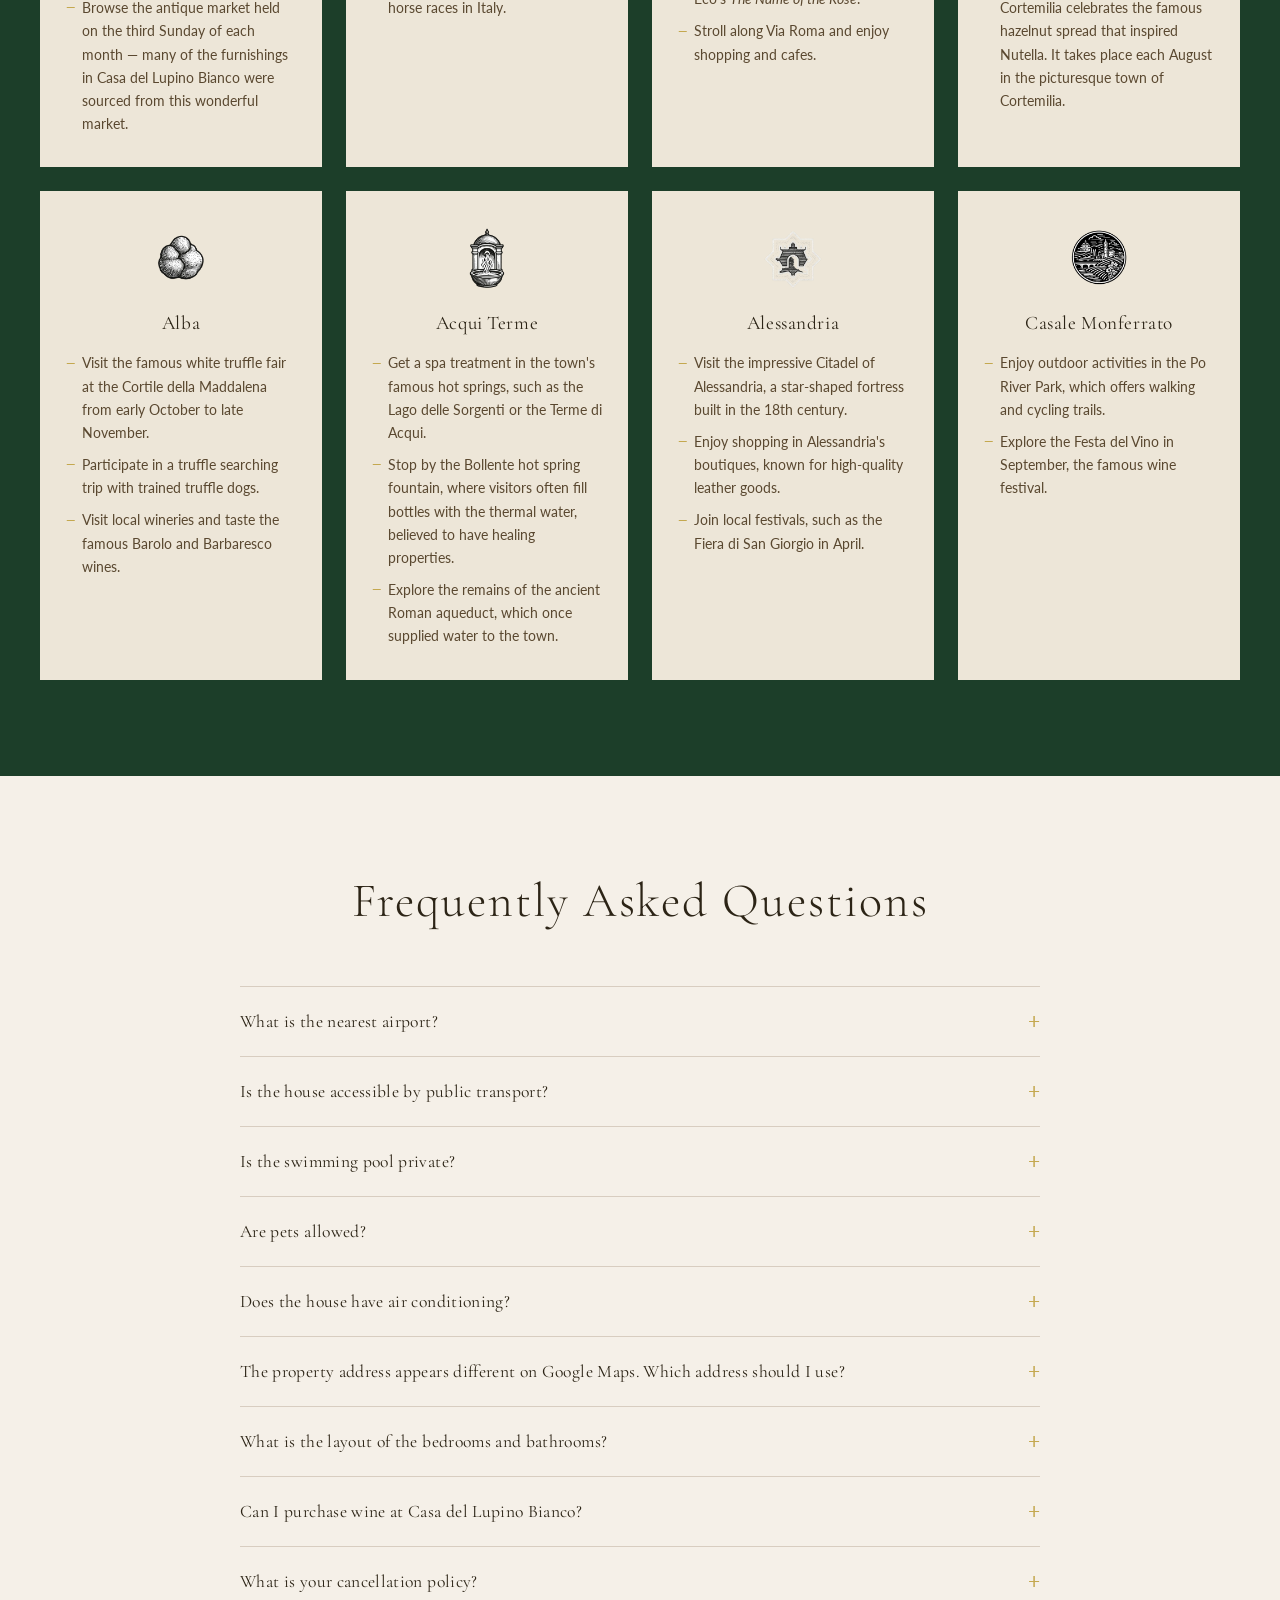
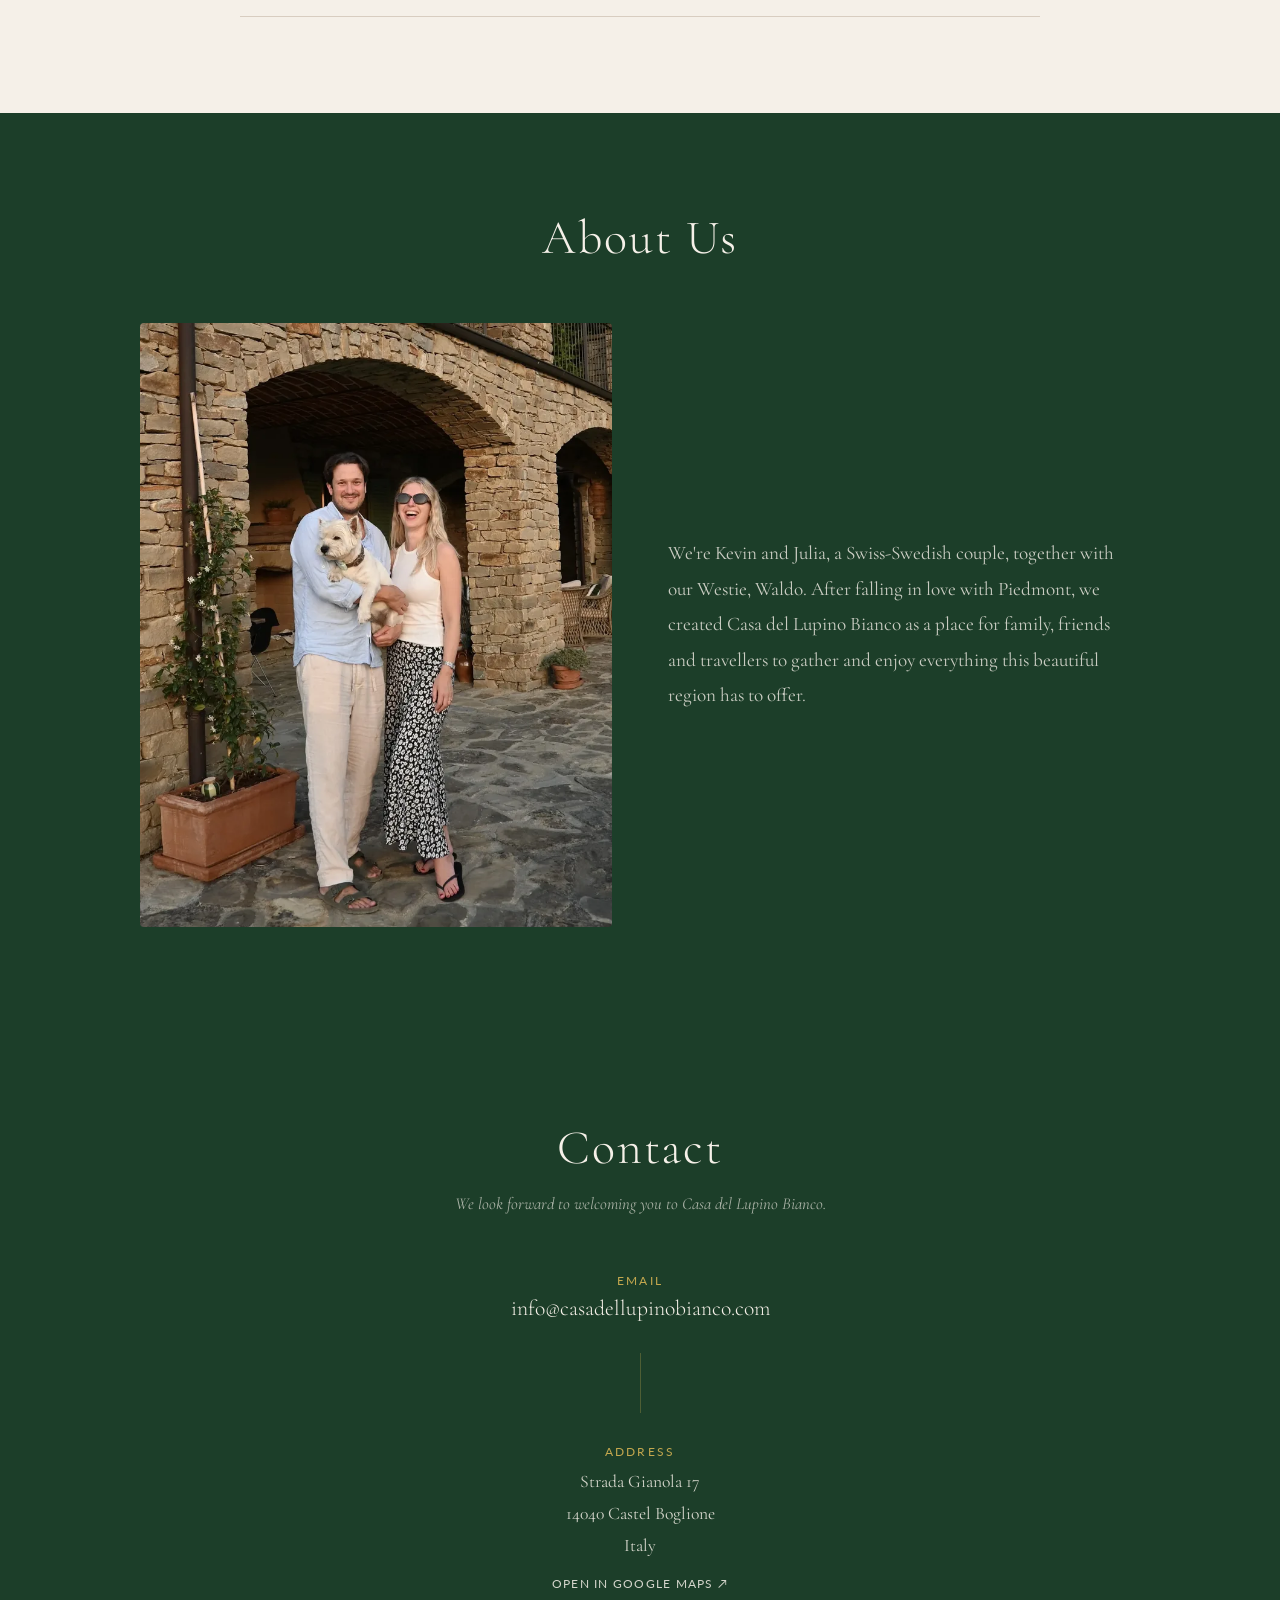
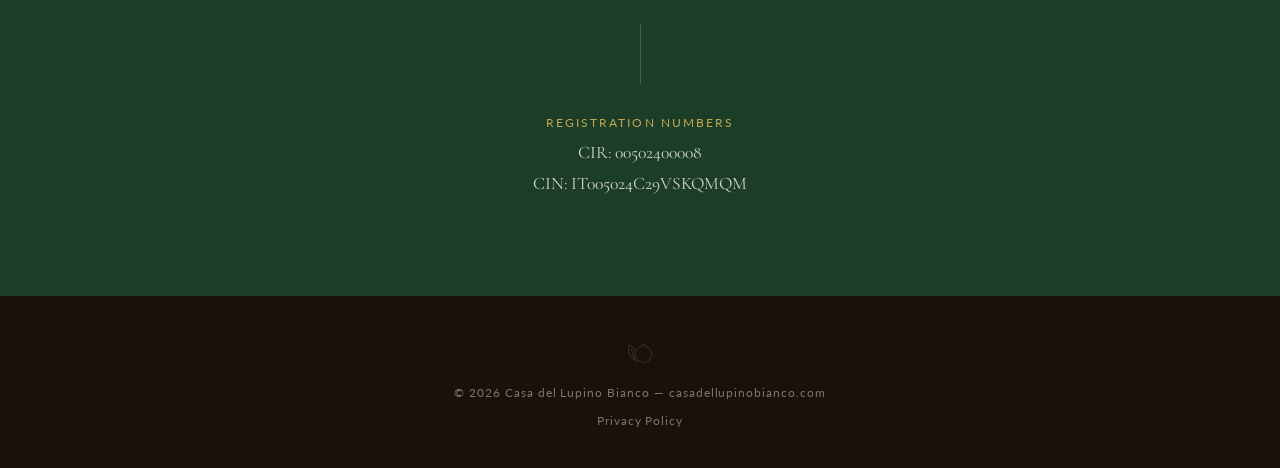
==== commit 759c9b8d: "Simplify low season date range wording to "November to May" Co-Authored-By: Claude Sonnet 5 <noreply" ====
--- a/index.html
+++ b/index.html
@@ -200,7 +200,7 @@
       </div>
       <div class="rental-row">
         <div class="rental-label">Price</div>
-        <div class="rental-detail">Prices start from &euro;3,600 per week in high season (June&ndash;October) and from &euro;2,400 per week in low season (January&ndash;May, November&ndash;December). <a href="#booking">Check availability</a></div>
+        <div class="rental-detail">Prices start from &euro;3,600 per week in high season (June&ndash;October) and from &euro;2,400 per week in low season (November to May). <a href="#booking">Check availability</a></div>
       </div>
       <div class="rental-row">
         <div class="rental-label">Availability</div>
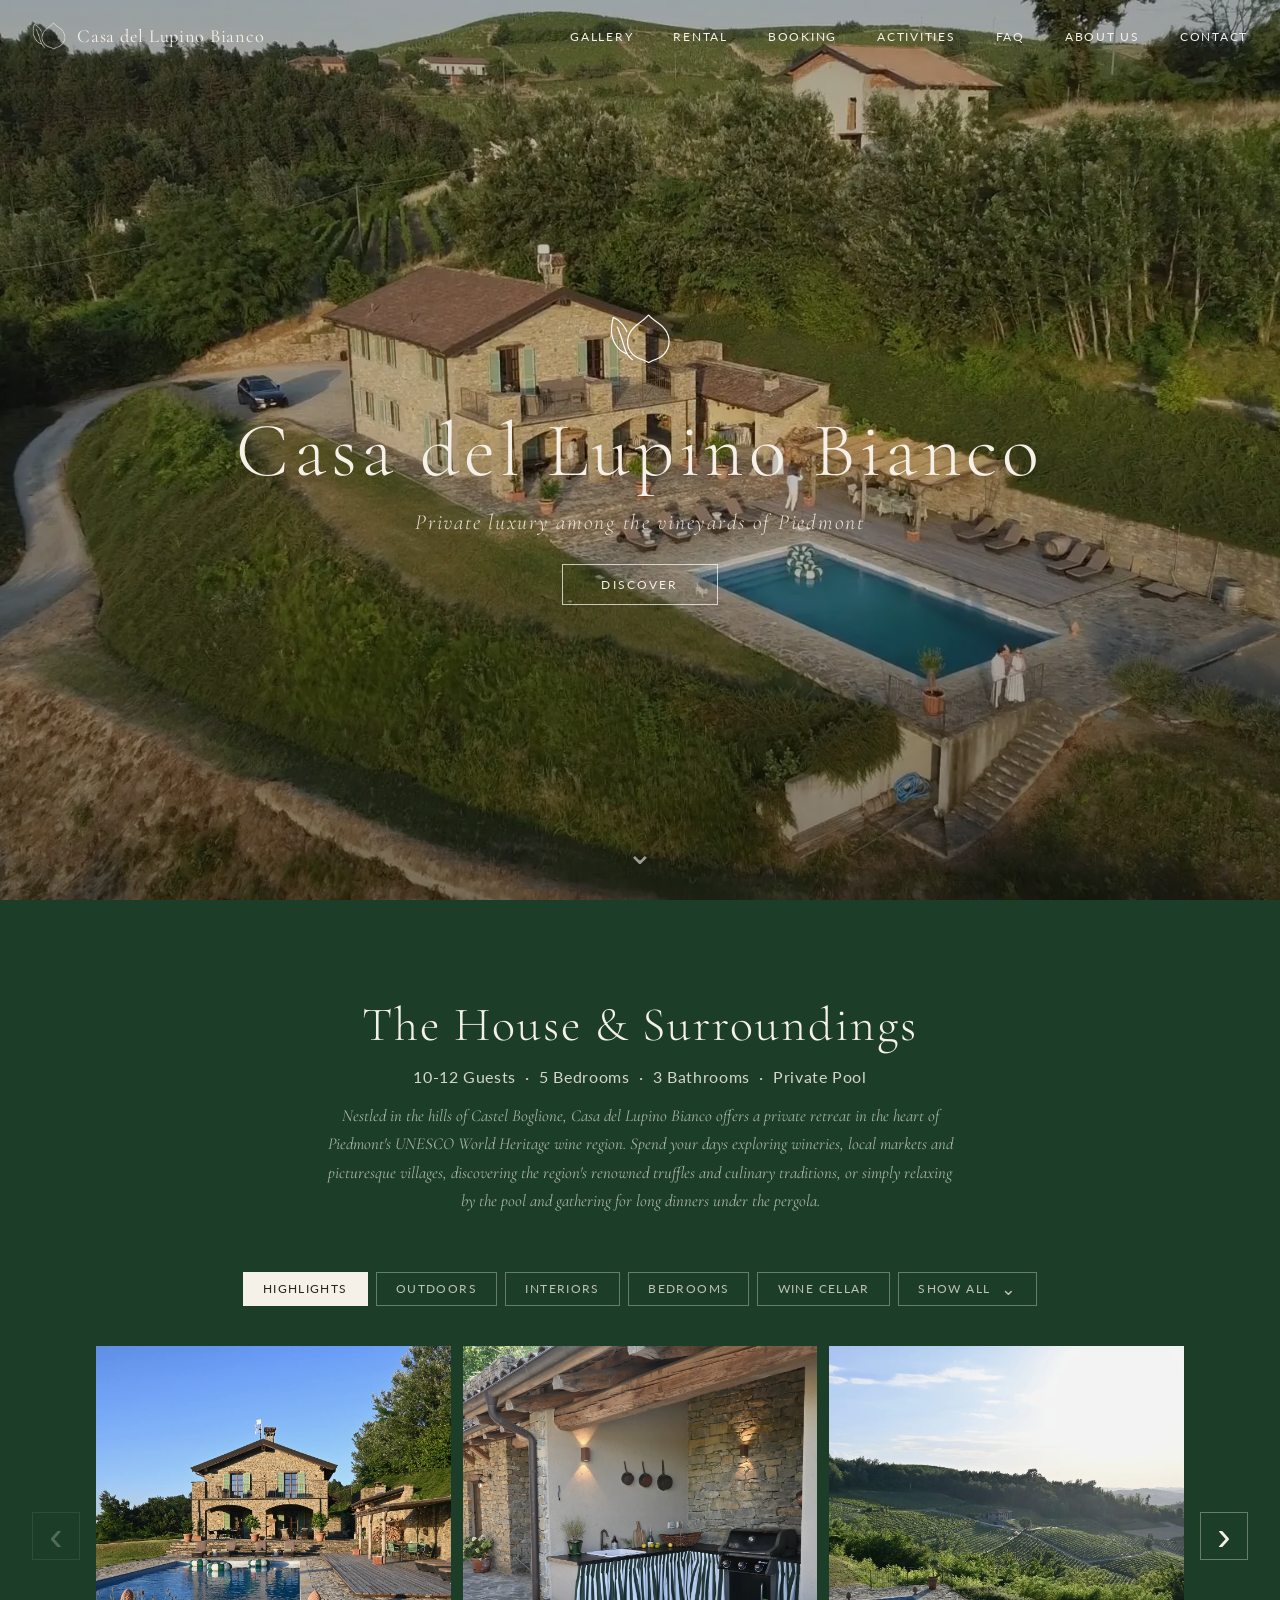
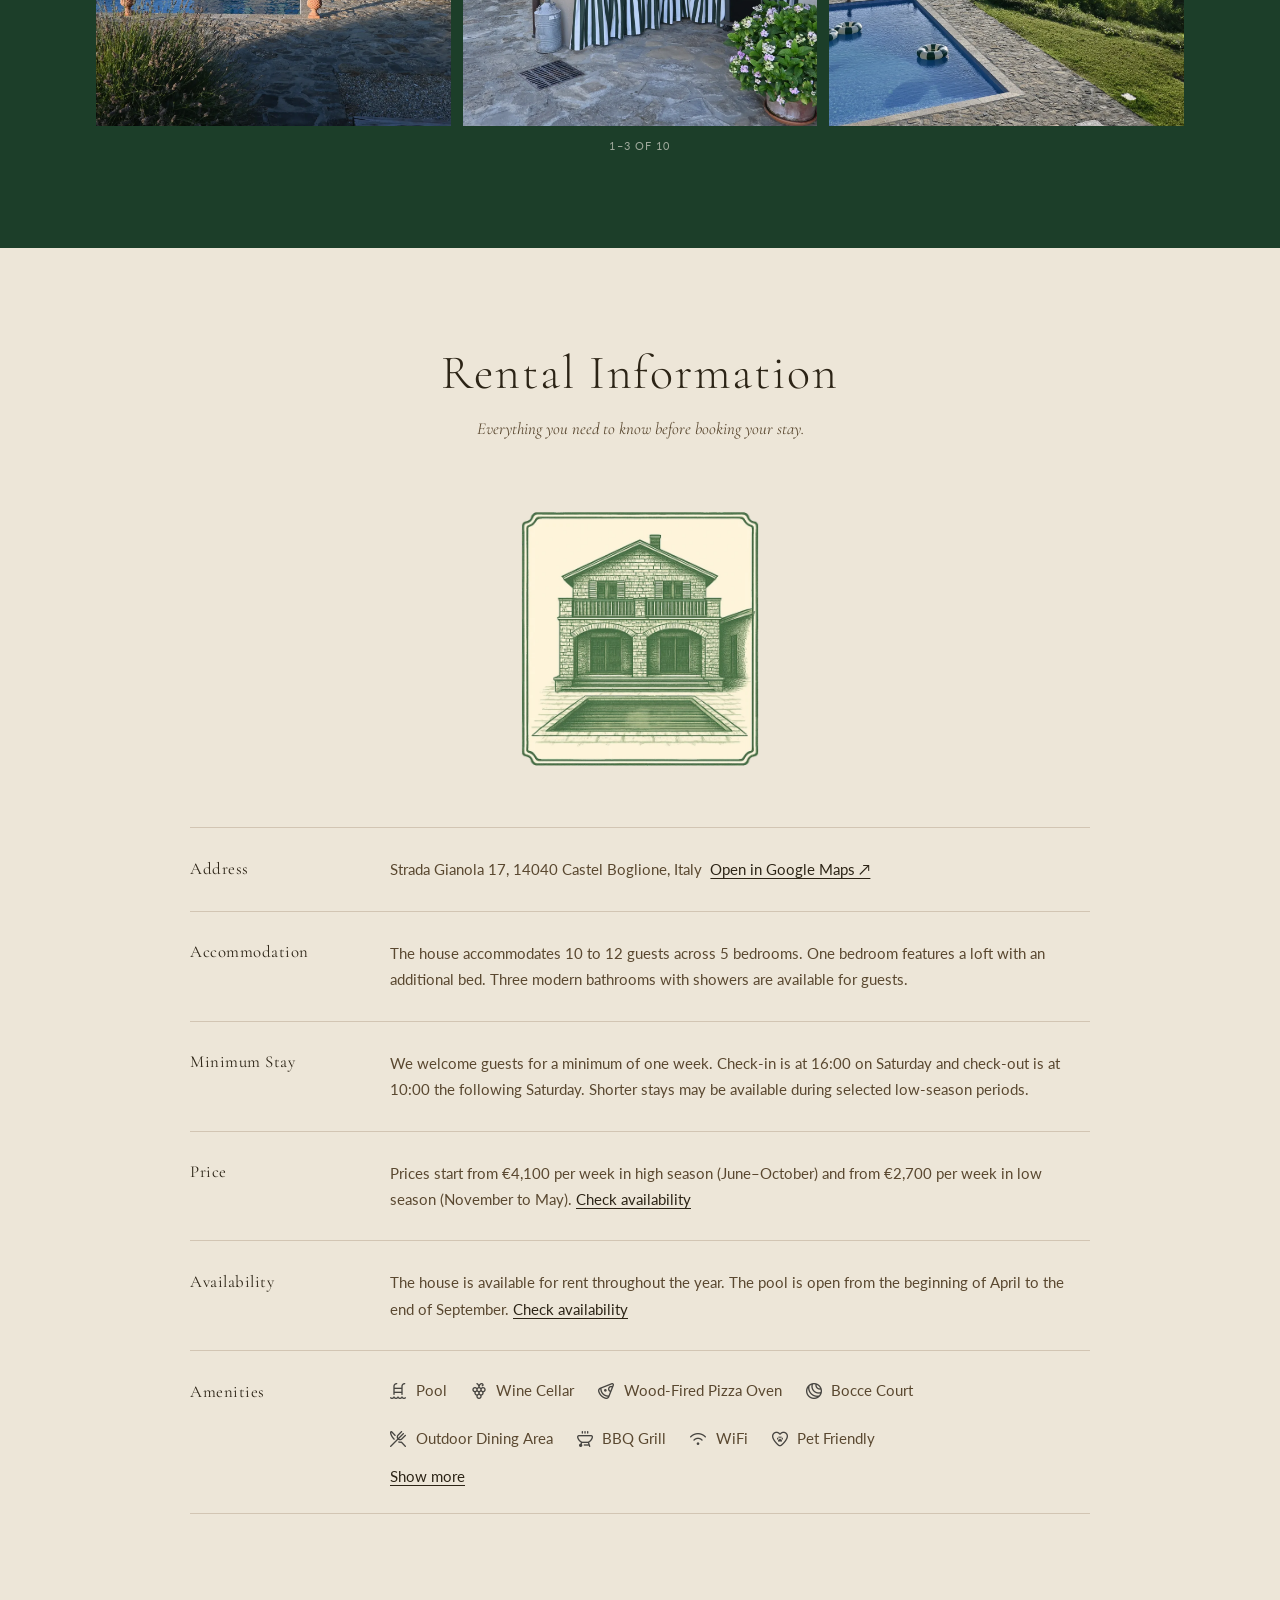
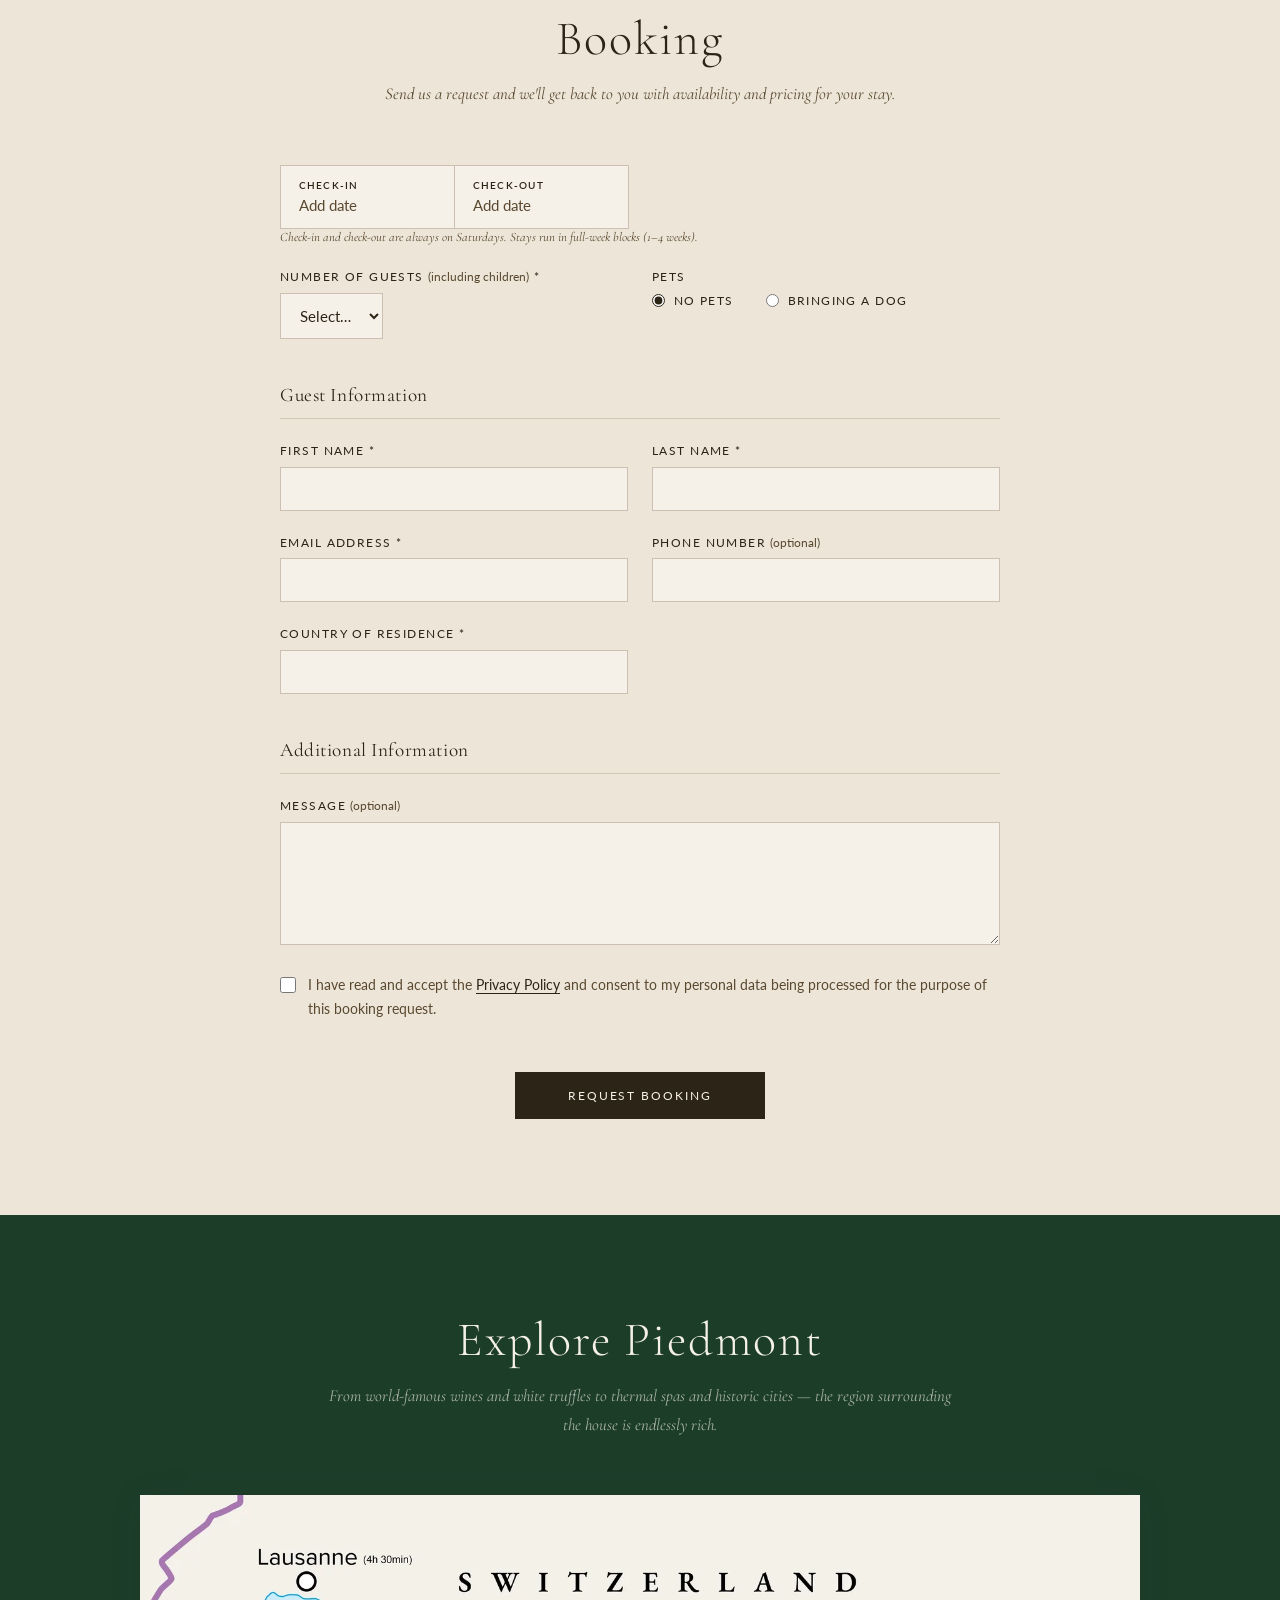
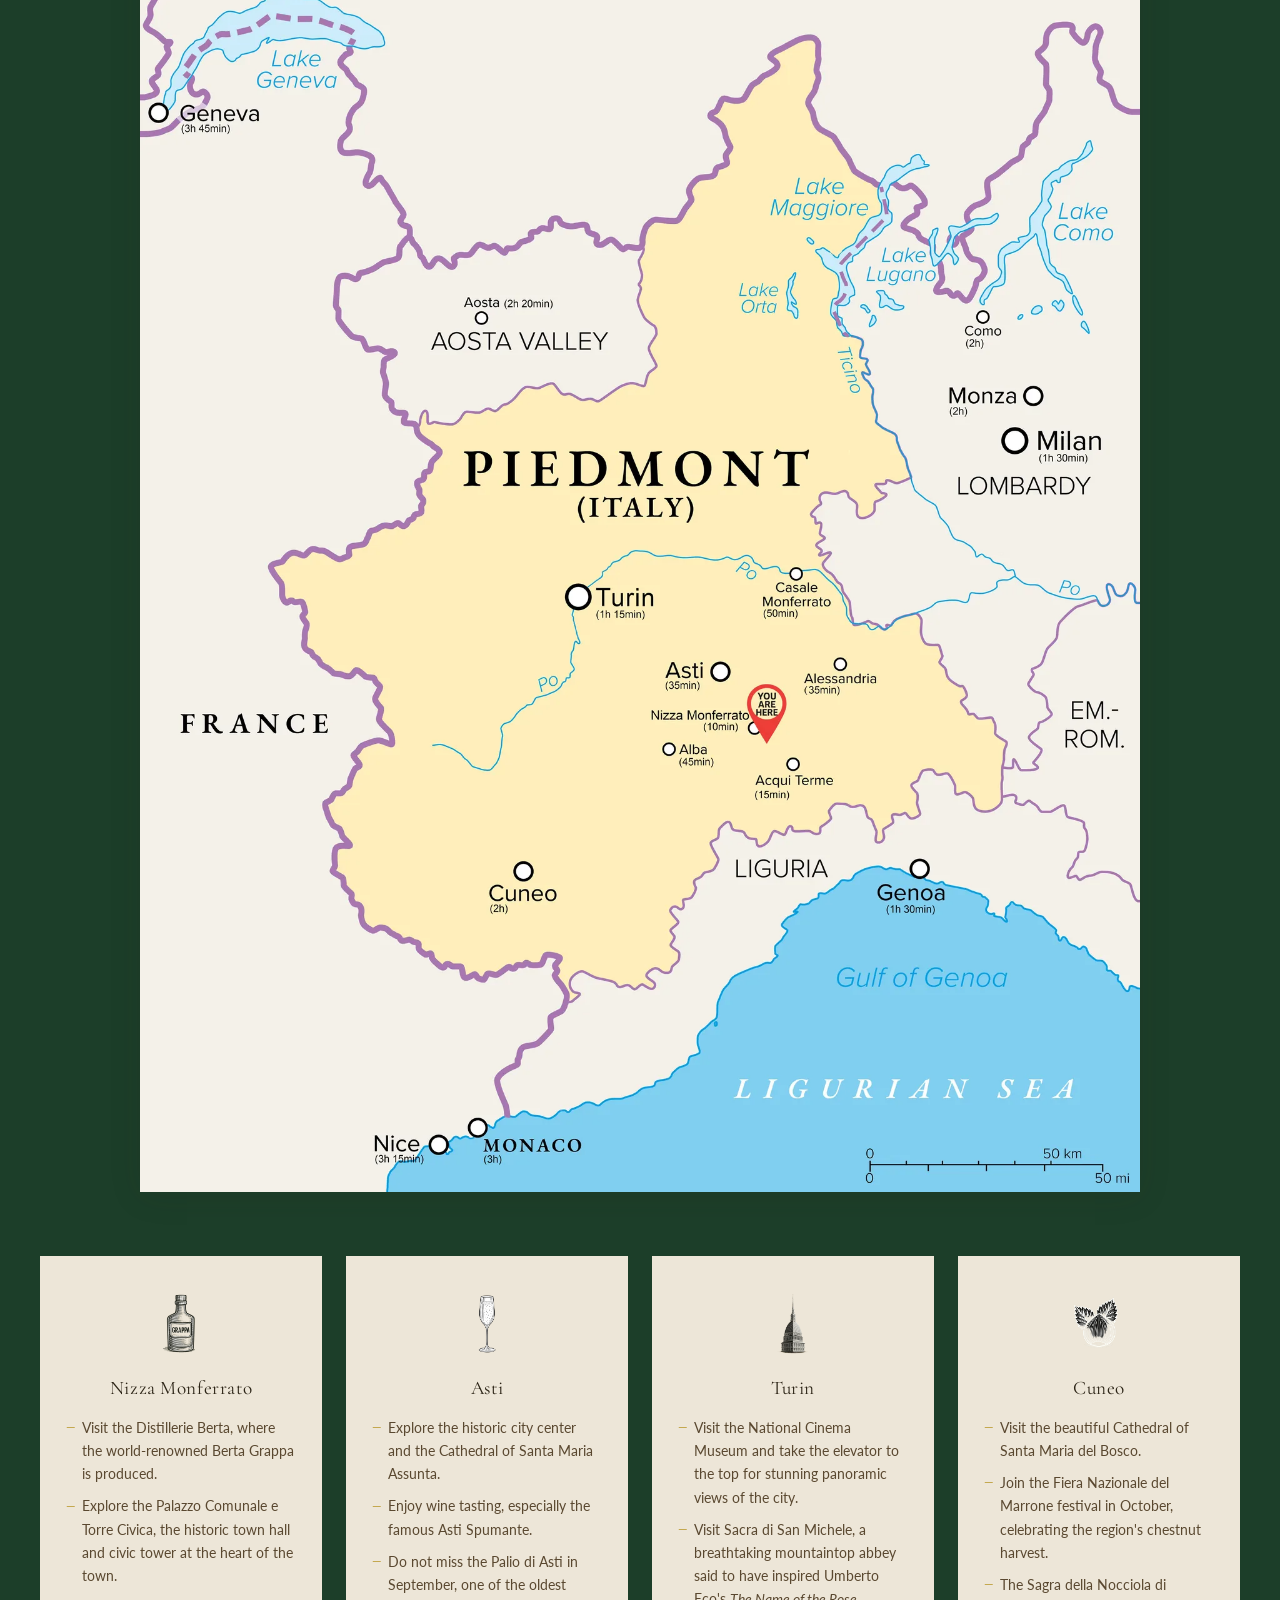
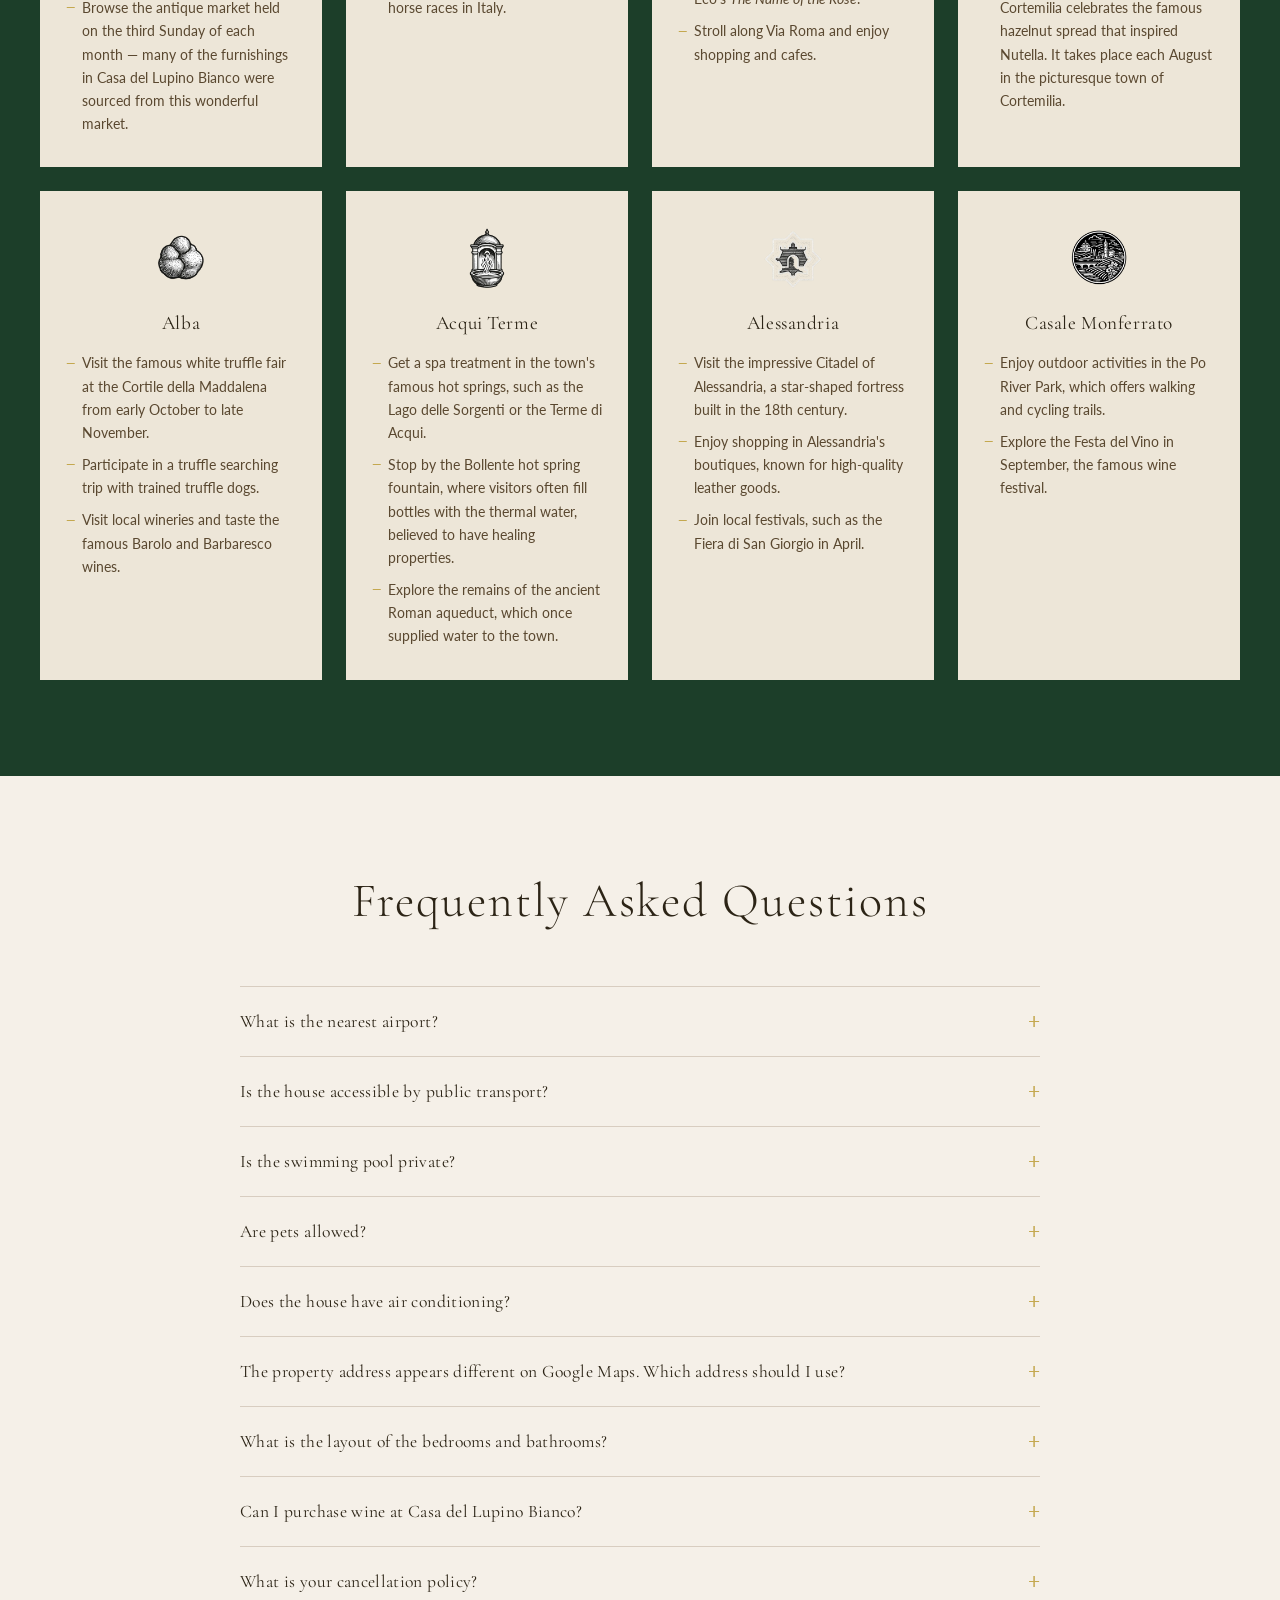
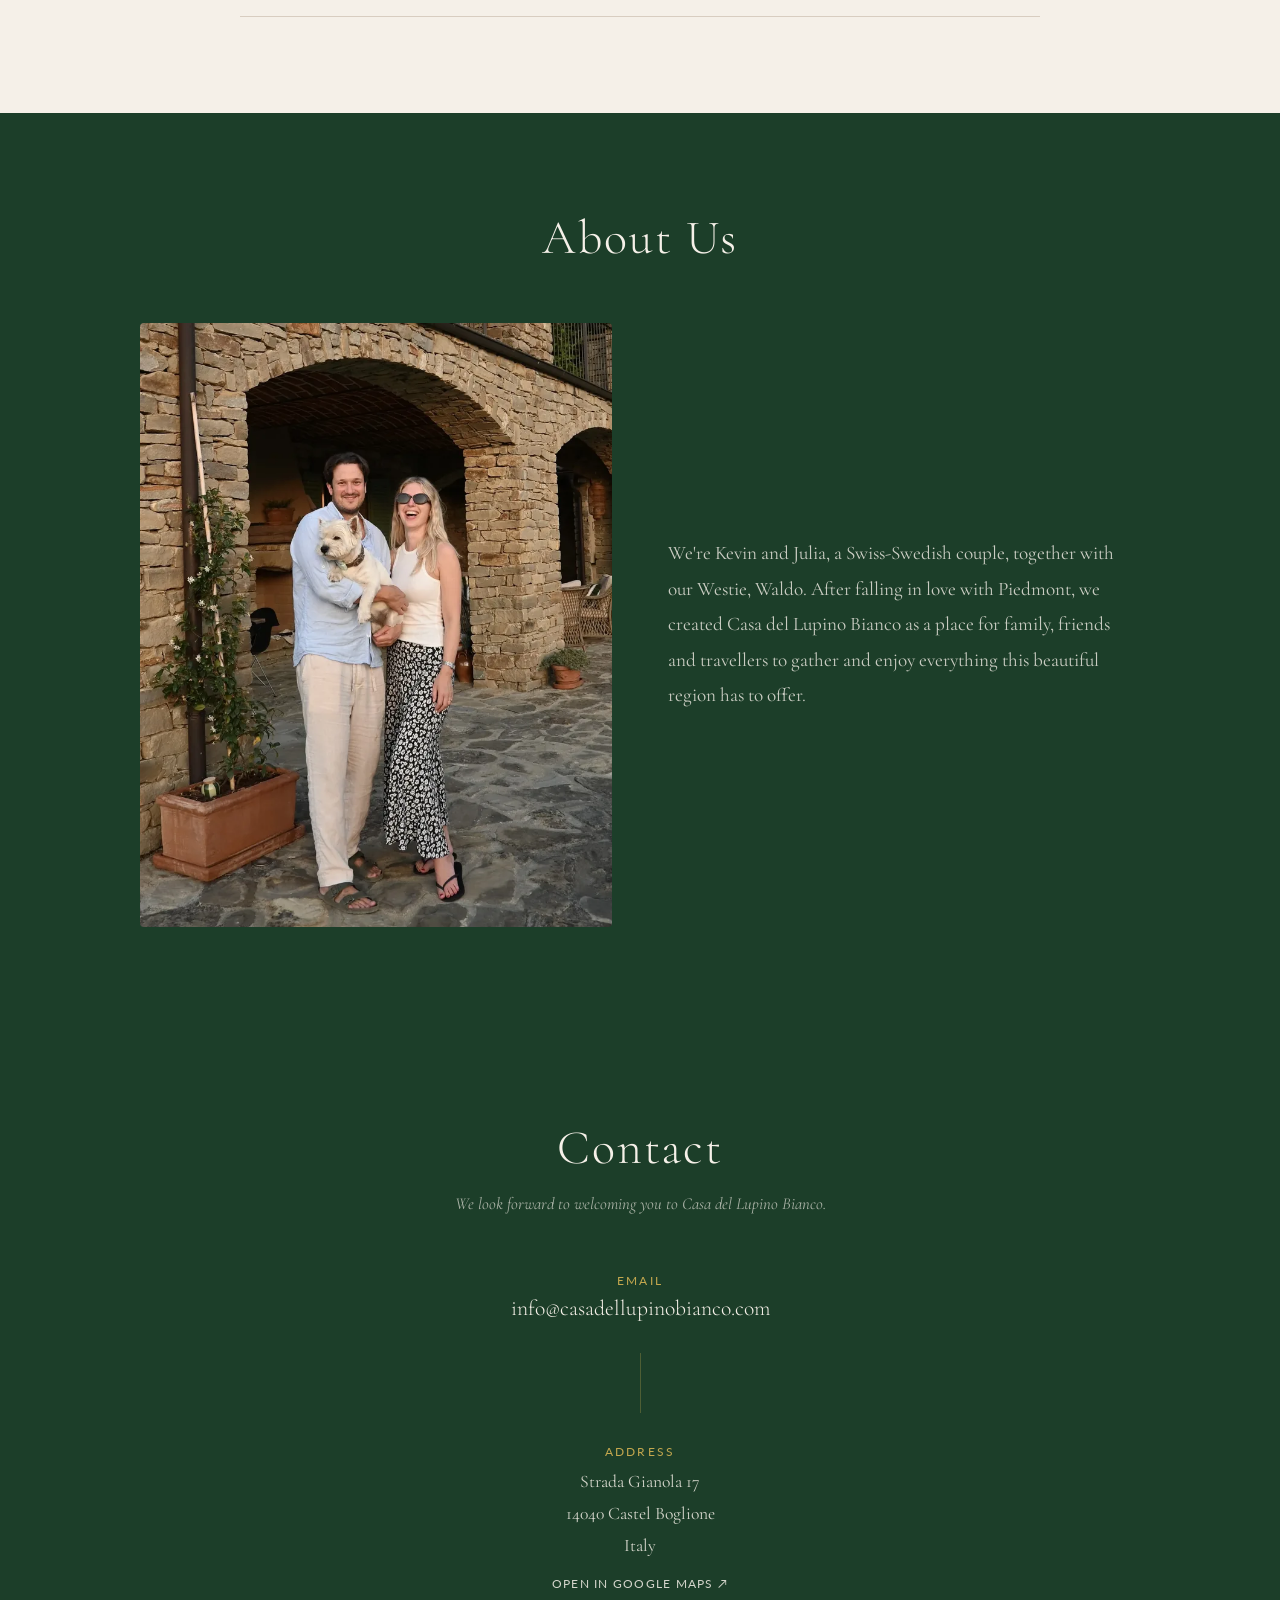
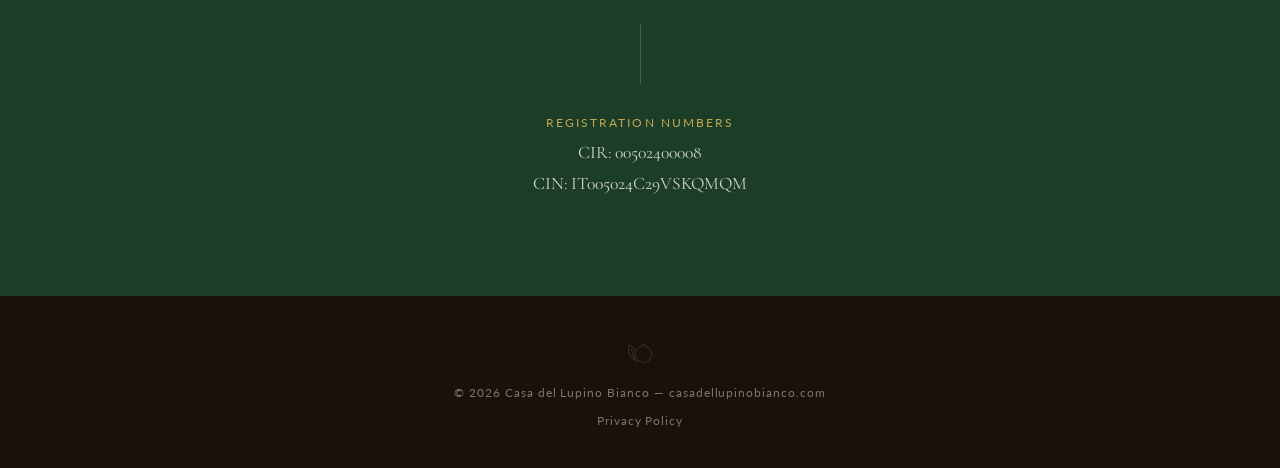
==== commit ea506649: "Update high/low season weekly rates to €4,100 / €2,700" ====
--- a/index.html
+++ b/index.html
@@ -200,7 +200,7 @@
       </div>
       <div class="rental-row">
         <div class="rental-label">Price</div>
-        <div class="rental-detail">Prices start from &euro;3,600 per week in high season (June&ndash;October) and from &euro;2,400 per week in low season (November to May). <a href="#booking">Check availability</a></div>
+        <div class="rental-detail">Prices start from &euro;4,100 per week in high season (June&ndash;October) and from &euro;2,700 per week in low season (November to May). <a href="#booking">Check availability</a></div>
       </div>
       <div class="rental-row">
         <div class="rental-label">Availability</div>
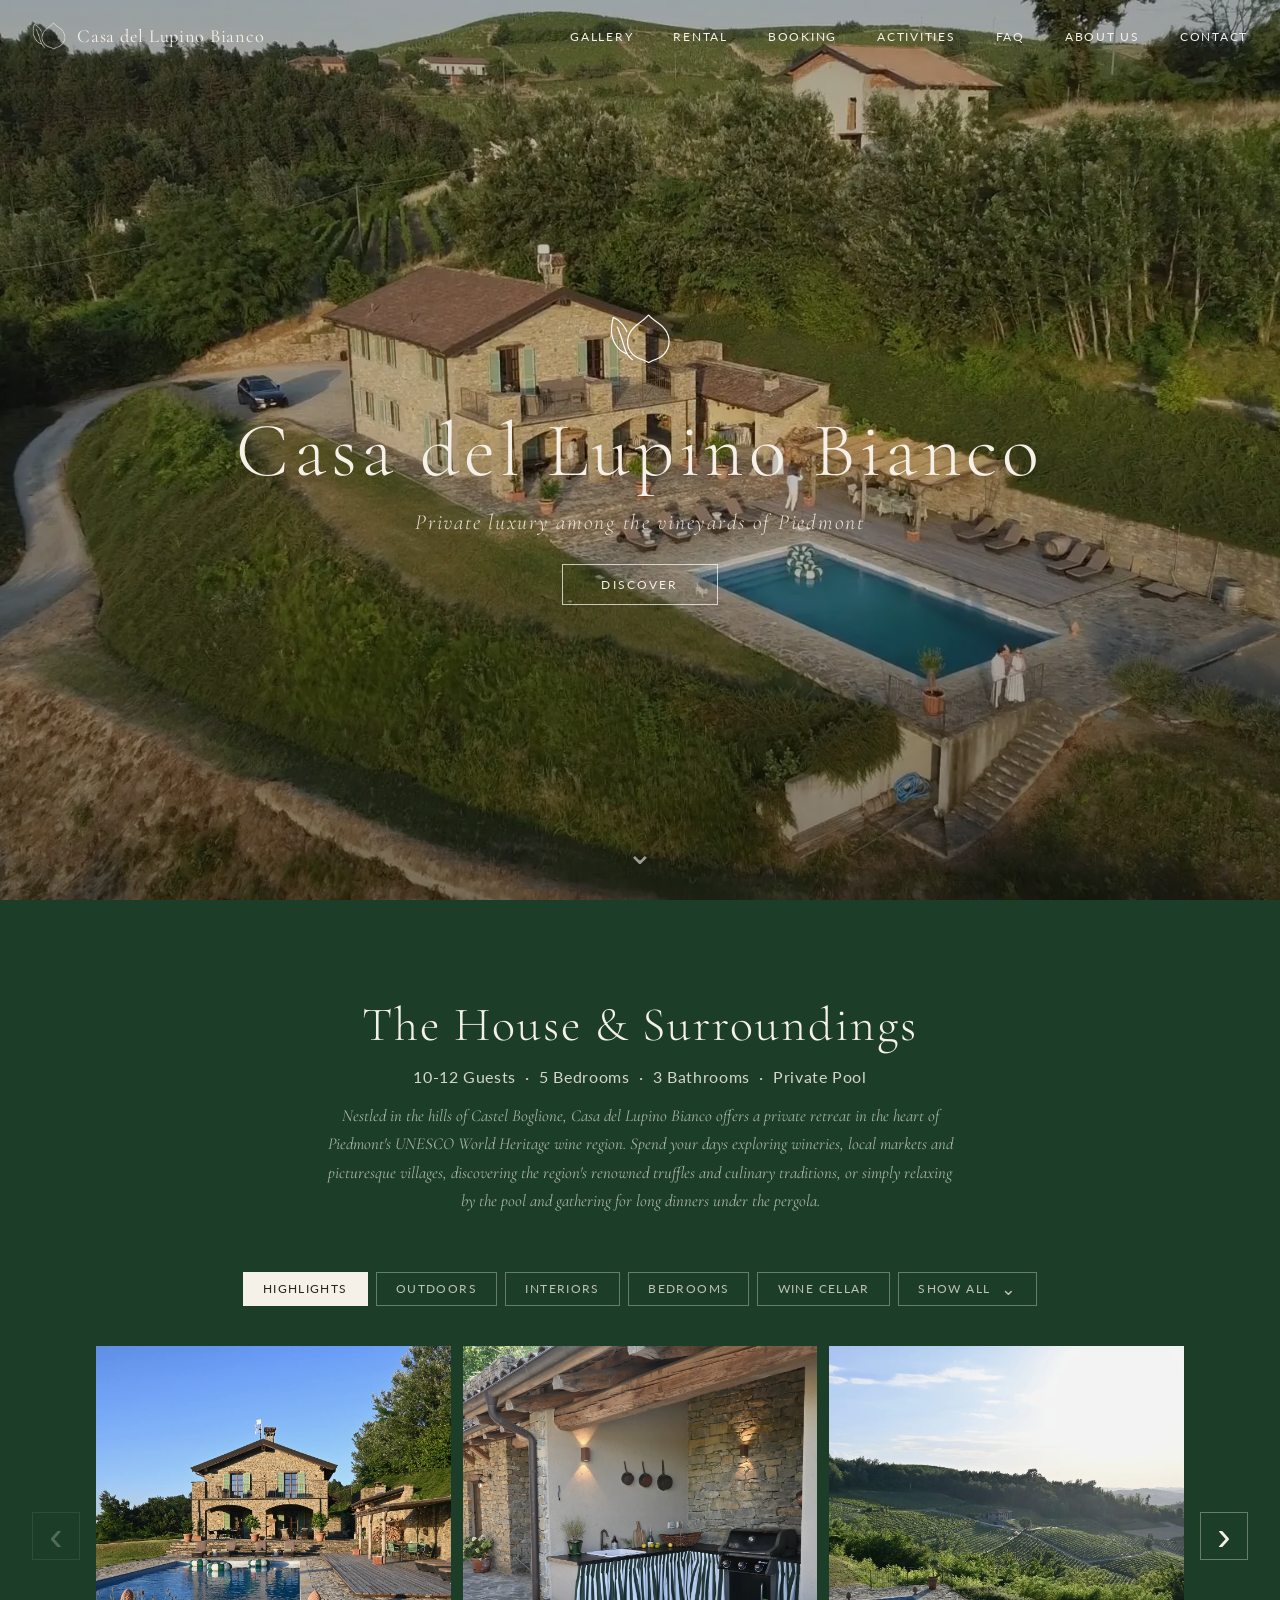
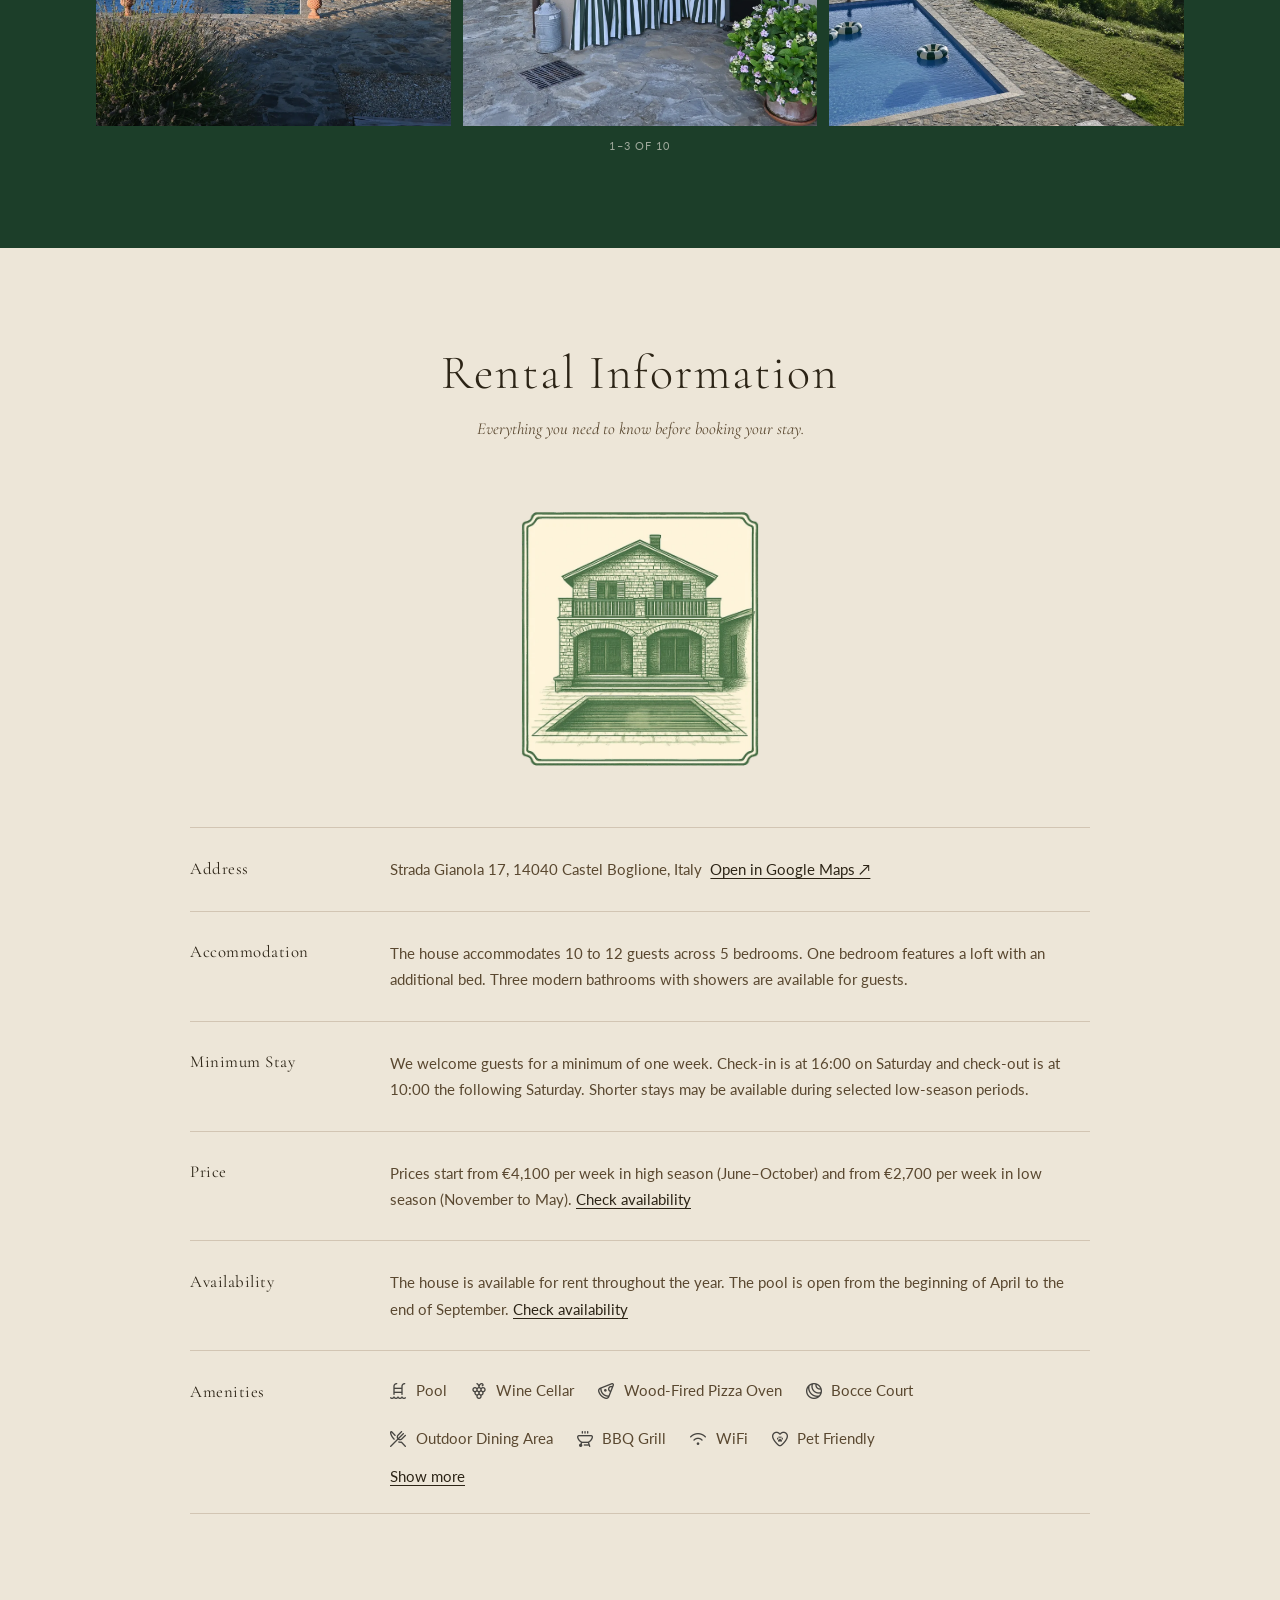
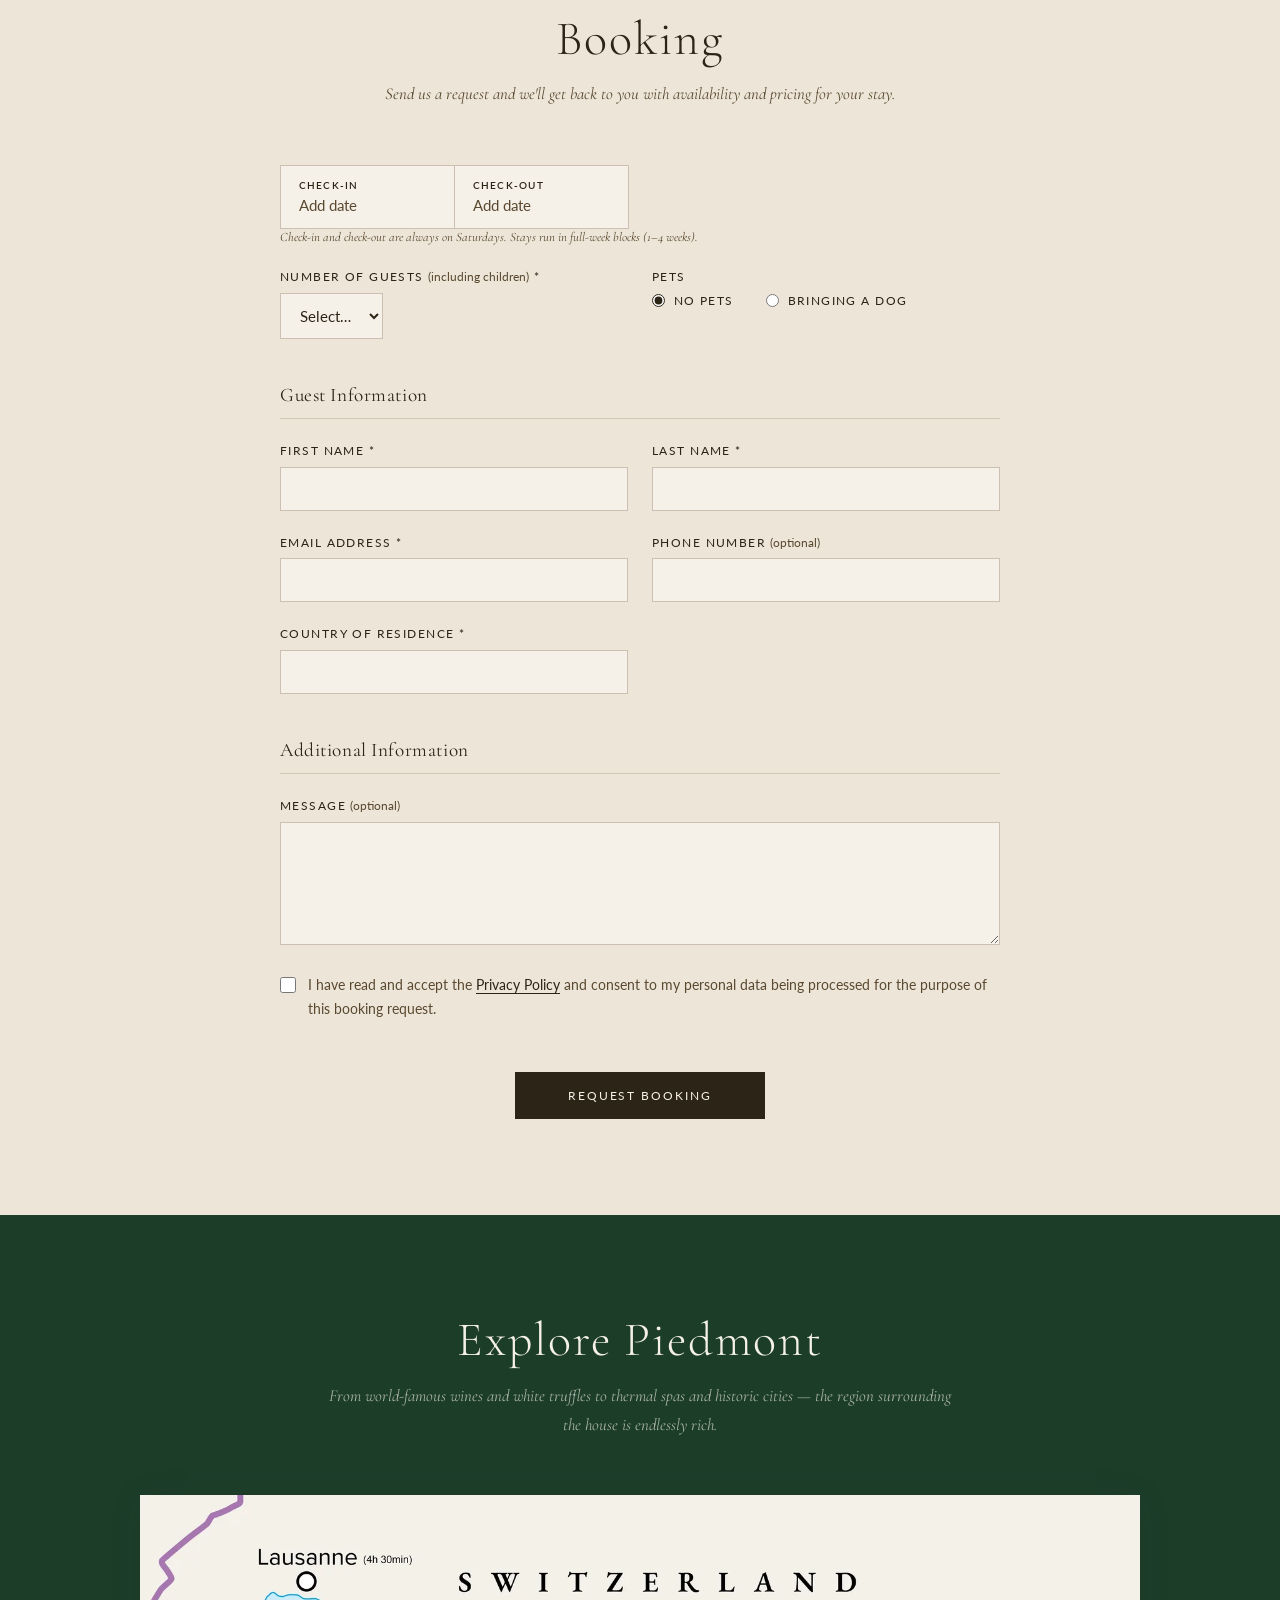
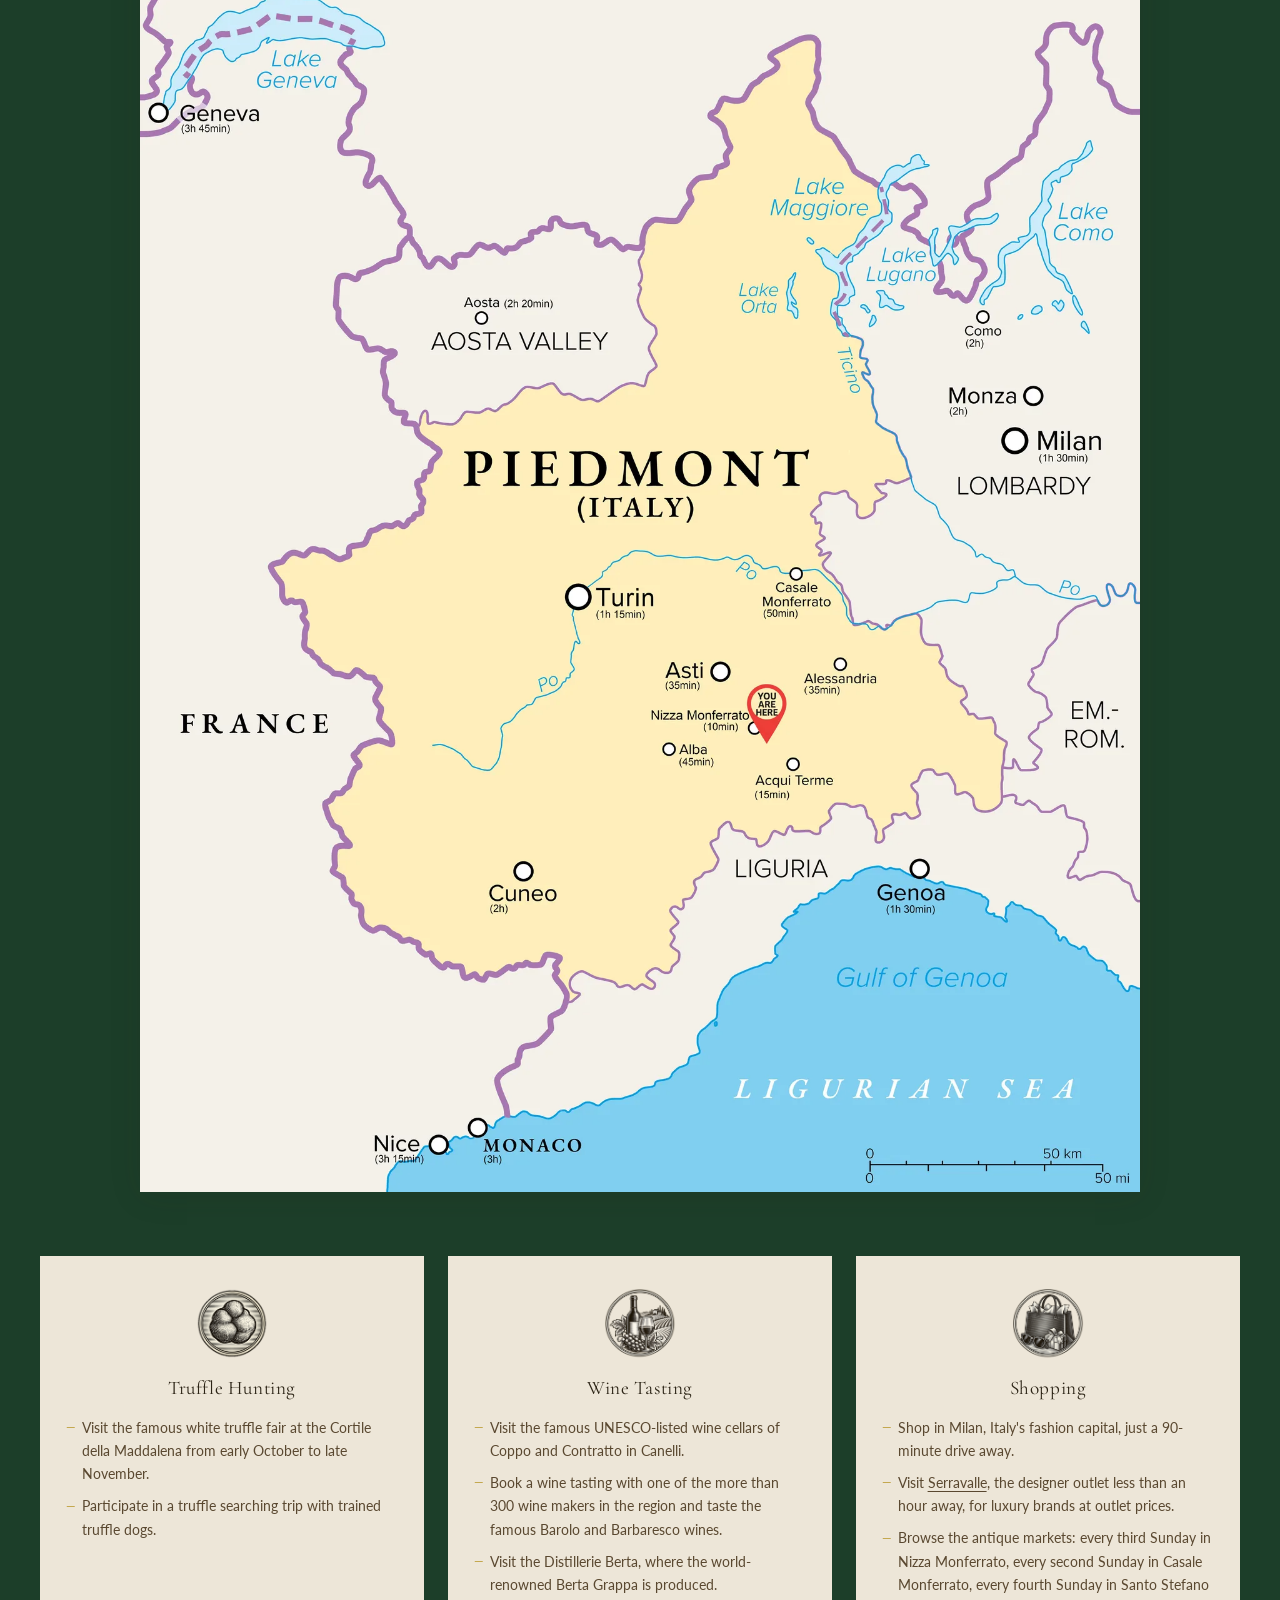
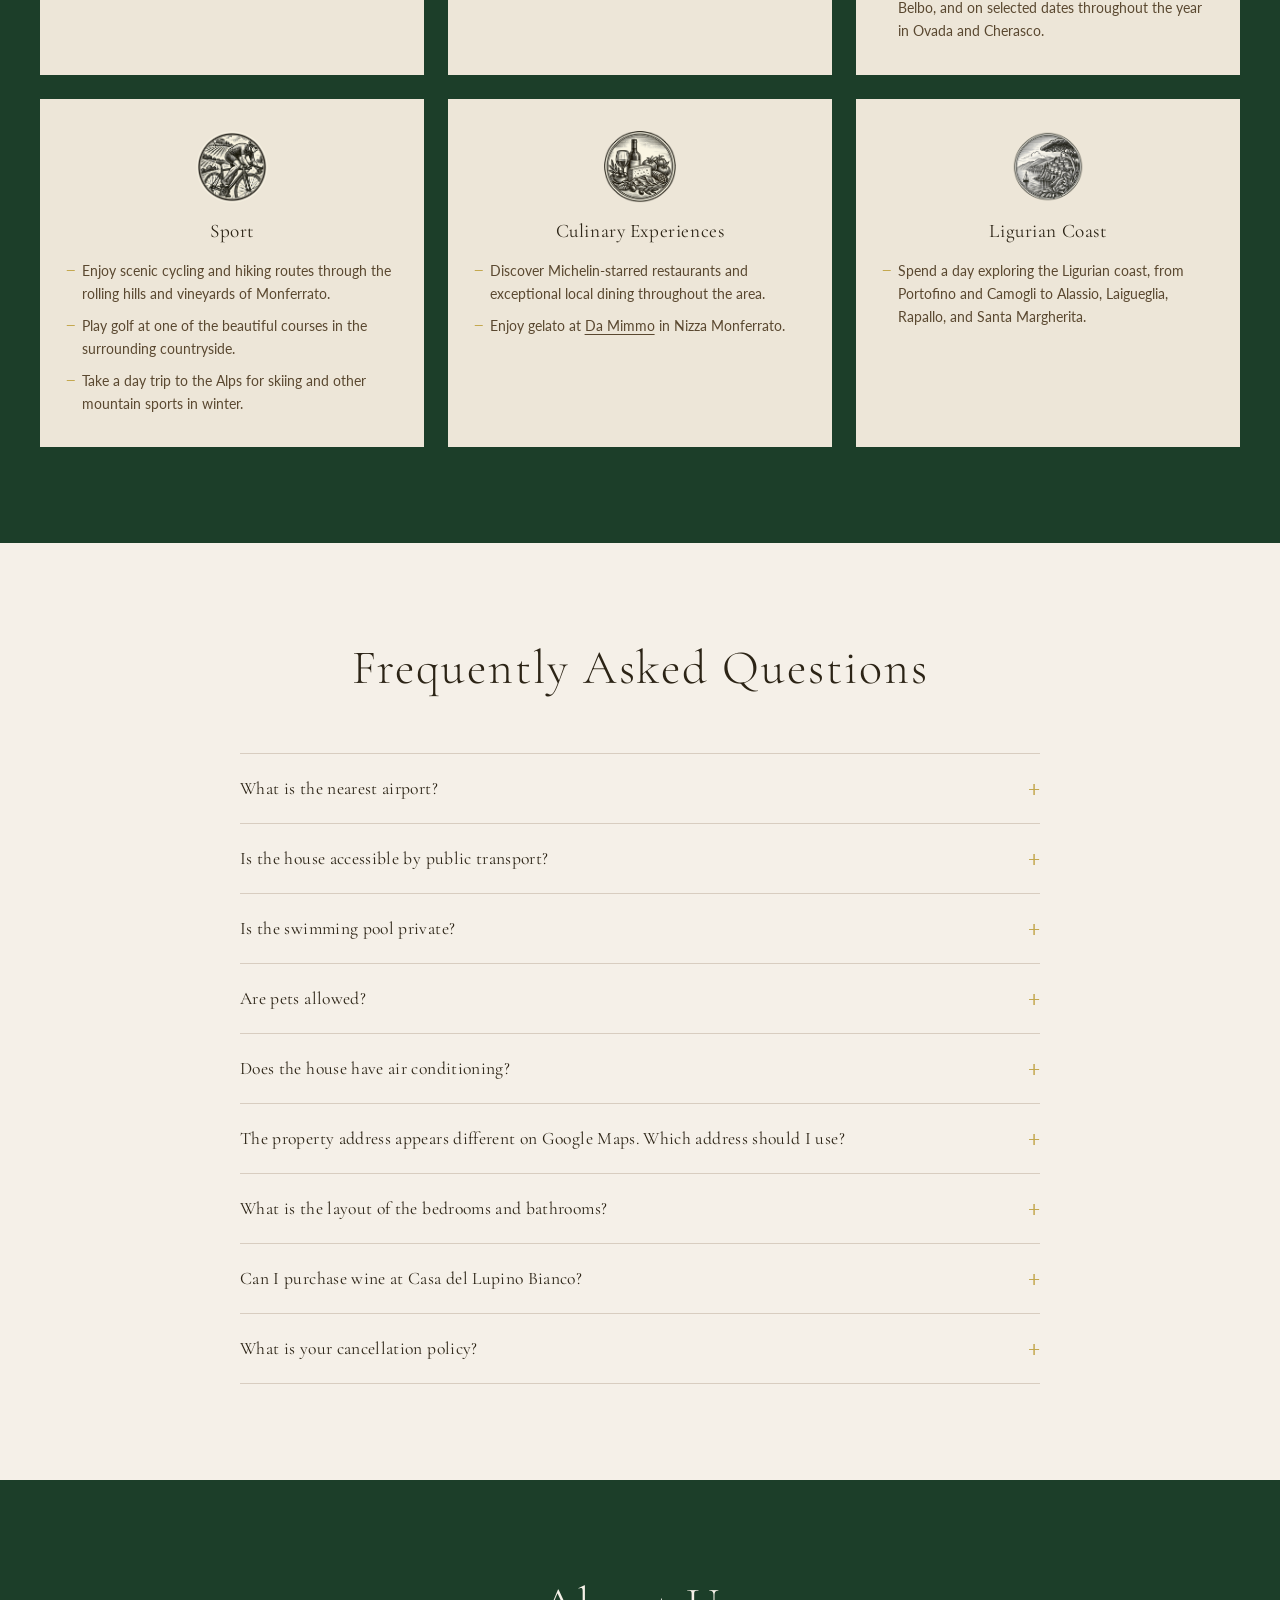
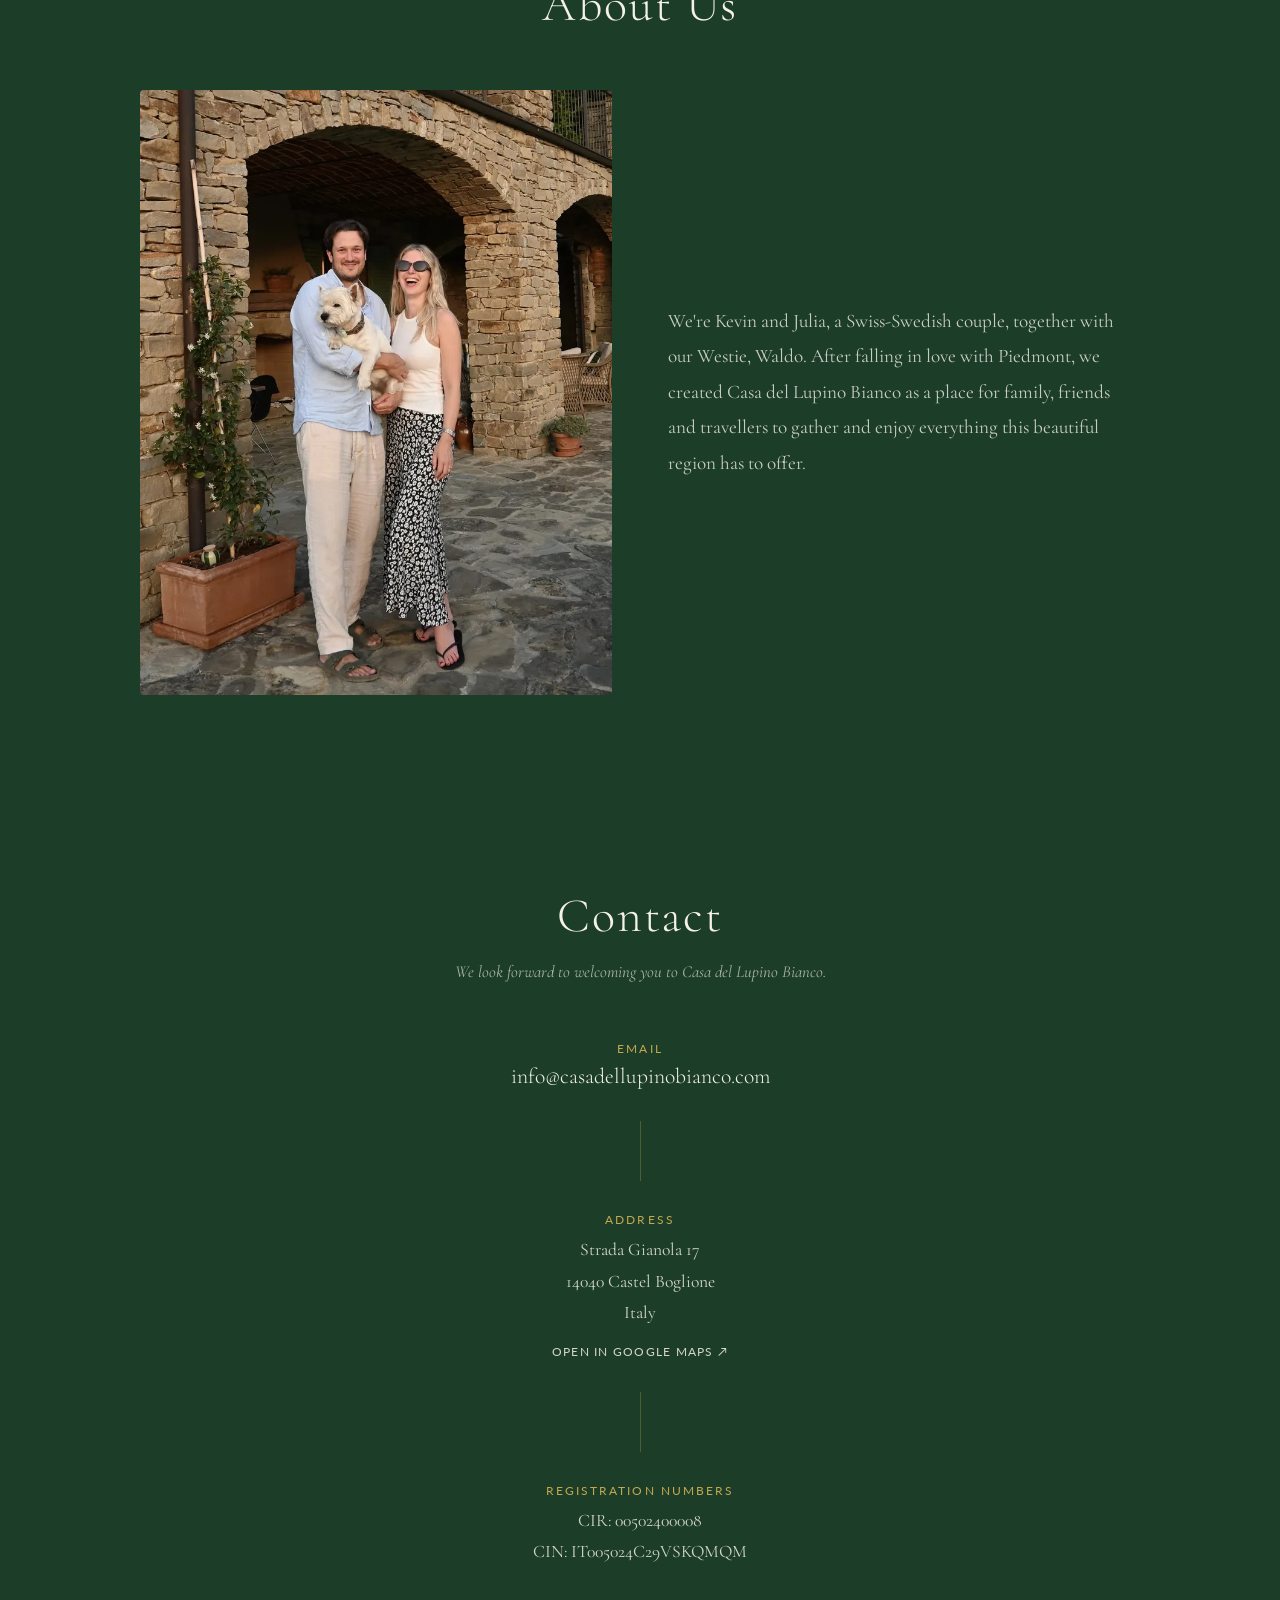
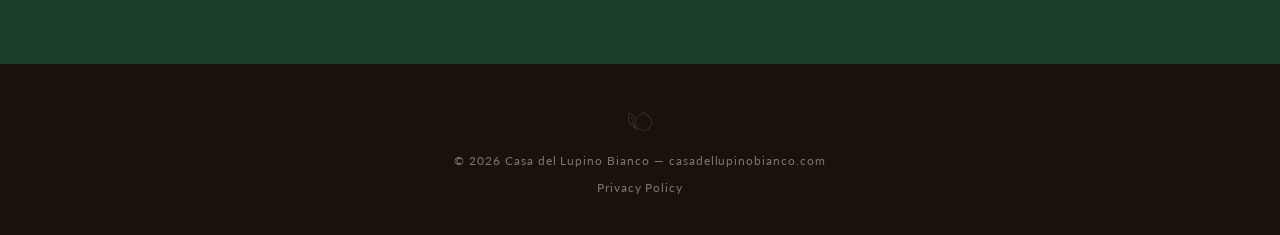
==== commit 78aedef5: "Update activity tiles and imagery" ====
--- a/index.html
+++ b/index.html
@@ -279,6 +279,7 @@
                 <div class="amenity-tile"><img src="images/amenities/Dryer.png" alt="Dryer"><span>Dryer</span></div>
                 <div class="amenity-tile"><img src="images/amenities/Hairdryer.png" alt="Hair Dryer"><span>Hair Dryer</span></div>
                 <div class="amenity-tile"><img src="images/amenities/Iron.png" alt="Iron"><span>Iron</span></div>
+                <div class="amenity-tile"><img src="images/amenities/towel.png" alt="Towels included"><span>Towels included</span></div>
               </div>
             </div>
 
@@ -431,81 +432,58 @@
     <div class="regions-grid">
 
       <div class="region-card">
-        <img src="images/regions/1_Nizza_Monferrato.webp" alt="Nizza Monferrato" class="region-logo" />
-        <h3>Nizza Monferrato</h3>
-        <ul>
-          <li>Visit the Distillerie Berta, where the world-renowned Berta Grappa is produced.</li>
-          <li>Explore the Palazzo Comunale e Torre Civica, the historic town hall and civic tower at the heart of the town.</li>
-          <li>Browse the antique market held on the third Sunday of each month — many of the furnishings in Casa del Lupino Bianco were sourced from this wonderful market.</li>
-        </ul>
-      </div>
-
-      <div class="region-card">
-        <img src="images/regions/2_Asti.webp" alt="Asti" class="region-logo" />
-        <h3>Asti</h3>
-        <ul>
-          <li>Explore the historic city center and the Cathedral of Santa Maria Assunta.</li>
-          <li>Enjoy wine tasting, especially the famous Asti Spumante.</li>
-          <li>Do not miss the Palio di Asti in September, one of the oldest horse races in Italy.</li>
-        </ul>
-      </div>
-
-      <div class="region-card">
-        <img src="images/regions/3_Turin.webp" alt="Turin" class="region-logo" />
-        <h3>Turin</h3>
-        <ul>
-          <li>Visit the National Cinema Museum and take the elevator to the top for stunning panoramic views of the city.</li>
-          <li>Visit Sacra di San Michele, a breathtaking mountaintop abbey said to have inspired Umberto Eco's <em>The Name of the Rose</em>.</li>
-          <li>Stroll along Via Roma and enjoy shopping and cafes.</li>
-        </ul>
-      </div>
-
-      <div class="region-card">
-        <img src="images/regions/4_Cuneo.webp" alt="Cuneo" class="region-logo" />
-        <h3>Cuneo</h3>
-        <ul>
-          <li>Visit the beautiful Cathedral of Santa Maria del Bosco.</li>
-          <li>Join the Fiera Nazionale del Marrone festival in October, celebrating the region's chestnut harvest.</li>
-          <li>The Sagra della Nocciola di Cortemilia celebrates the famous hazelnut spread that inspired Nutella. It takes place each August in the picturesque town of Cortemilia.</li>
-        </ul>
-      </div>
-
-      <div class="region-card">
-        <img src="images/regions/5_Alba.webp" alt="Alba" class="region-logo" />
-        <h3>Alba</h3>
+        <img src="images/regions/1_Truffle.png" alt="Truffle Hunting" class="region-logo" />
+        <h3>Truffle Hunting</h3>
         <ul>
           <li>Visit the famous white truffle fair at the Cortile della Maddalena from early October to late November.</li>
           <li>Participate in a truffle searching trip with trained truffle dogs.</li>
-          <li>Visit local wineries and taste the famous Barolo and Barbaresco wines.</li>
         </ul>
       </div>
 
       <div class="region-card">
-        <img src="images/regions/6_Acqui_Terme.webp" alt="Acqui Terme" class="region-logo" />
-        <h3>Acqui Terme</h3>
+        <img src="images/regions/4_WineTasting.png" alt="Wine Tasting" class="region-logo" />
+        <h3>Wine Tasting</h3>
         <ul>
-          <li>Get a spa treatment in the town's famous hot springs, such as the Lago delle Sorgenti or the Terme di Acqui.</li>
-          <li>Stop by the Bollente hot spring fountain, where visitors often fill bottles with the thermal water, believed to have healing properties.</li>
-          <li>Explore the remains of the ancient Roman aqueduct, which once supplied water to the town.</li>
+          <li>Visit the famous UNESCO-listed wine cellars of Coppo and Contratto in Canelli.</li>
+          <li>Book a wine tasting with one of the more than 300 wine makers in the region and taste the famous Barolo and Barbaresco wines.</li>
+          <li>Visit the Distillerie Berta, where the world-renowned Berta Grappa is produced.</li>
         </ul>
       </div>
 
       <div class="region-card">
-        <img src="images/regions/7_Alessandria.webp" alt="Alessandria" class="region-logo" />
-        <h3>Alessandria</h3>
+        <img src="images/regions/3_Shopping.png" alt="Shopping" class="region-logo" />
+        <h3>Shopping</h3>
         <ul>
-          <li>Visit the impressive Citadel of Alessandria, a star-shaped fortress built in the 18th century.</li>
-          <li>Enjoy shopping in Alessandria's boutiques, known for high-quality leather goods.</li>
-          <li>Join local festivals, such as the Fiera di San Giorgio in April.</li>
+          <li>Shop in Milan, Italy's fashion capital, just a 90-minute drive away.</li>
+          <li>Visit <a href="https://maps.app.goo.gl/tUy4dq16YB4MW8aD6" target="_blank" rel="noopener noreferrer">Serravalle</a>, the designer outlet less than an hour away, for luxury brands at outlet prices.</li>
+          <li>Browse the antique markets: every third Sunday in Nizza Monferrato, every second Sunday in Casale Monferrato, every fourth Sunday in Santo Stefano Belbo, and on selected dates throughout the year in Ovada and Cherasco.</li>
         </ul>
       </div>
 
       <div class="region-card">
-        <img src="images/regions/8_Casale_Monferrato.webp" alt="Casale Monferrato" class="region-logo" />
-        <h3>Casale Monferrato</h3>
+        <img src="images/regions/5_Sport.png" alt="Sport" class="region-logo" />
+        <h3>Sport</h3>
         <ul>
-          <li>Enjoy outdoor activities in the Po River Park, which offers walking and cycling trails.</li>
-          <li>Explore the Festa del Vino in September, the famous wine festival.</li>
+          <li>Enjoy scenic cycling and hiking routes through the rolling hills and vineyards of Monferrato.</li>
+          <li>Play golf at one of the beautiful courses in the surrounding countryside.</li>
+          <li>Take a day trip to the Alps for skiing and other mountain sports in winter.</li>
+        </ul>
+      </div>
+
+      <div class="region-card">
+        <img src="images/regions/6_CulinaryExperiences.png" alt="Culinary Experiences" class="region-logo" />
+        <h3>Culinary Experiences</h3>
+        <ul>
+          <li>Discover Michelin-starred restaurants and exceptional local dining throughout the area.</li>
+          <li>Enjoy gelato at <a href="https://www.google.com/maps/search/?api=1&query=Da+Mimmo%2C+Nizza+Monferrato" target="_blank" rel="noopener noreferrer">Da Mimmo</a> in Nizza Monferrato.</li>
+        </ul>
+      </div>
+
+      <div class="region-card">
+        <img src="images/regions/7_LigurianCoast.png" alt="Ligurian Coast" class="region-logo" />
+        <h3>Ligurian Coast</h3>
+        <ul>
+          <li>Spend a day exploring the Ligurian coast, from Portofino and Camogli to Alassio, Laigueglia, Rapallo, and Santa Margherita.</li>
         </ul>
       </div>
 
--- a/css/style.css
+++ b/css/style.css
@@ -463,7 +463,7 @@
 
 .regions-grid {
   display: grid;
-  grid-template-columns: repeat(4, 1fr);
+  grid-template-columns: repeat(3, 1fr);
   gap: 1.5rem;
   max-width: 1200px;
   margin: 0 auto;
@@ -492,6 +492,10 @@
   font-size: 1.2rem;
   letter-spacing: 0.03em;
   color: var(--brown);
+}
+.region-card ul a {
+  text-decoration: underline;
+  text-underline-offset: 3px;
 }
 .region-card ul {
   list-style: none;
